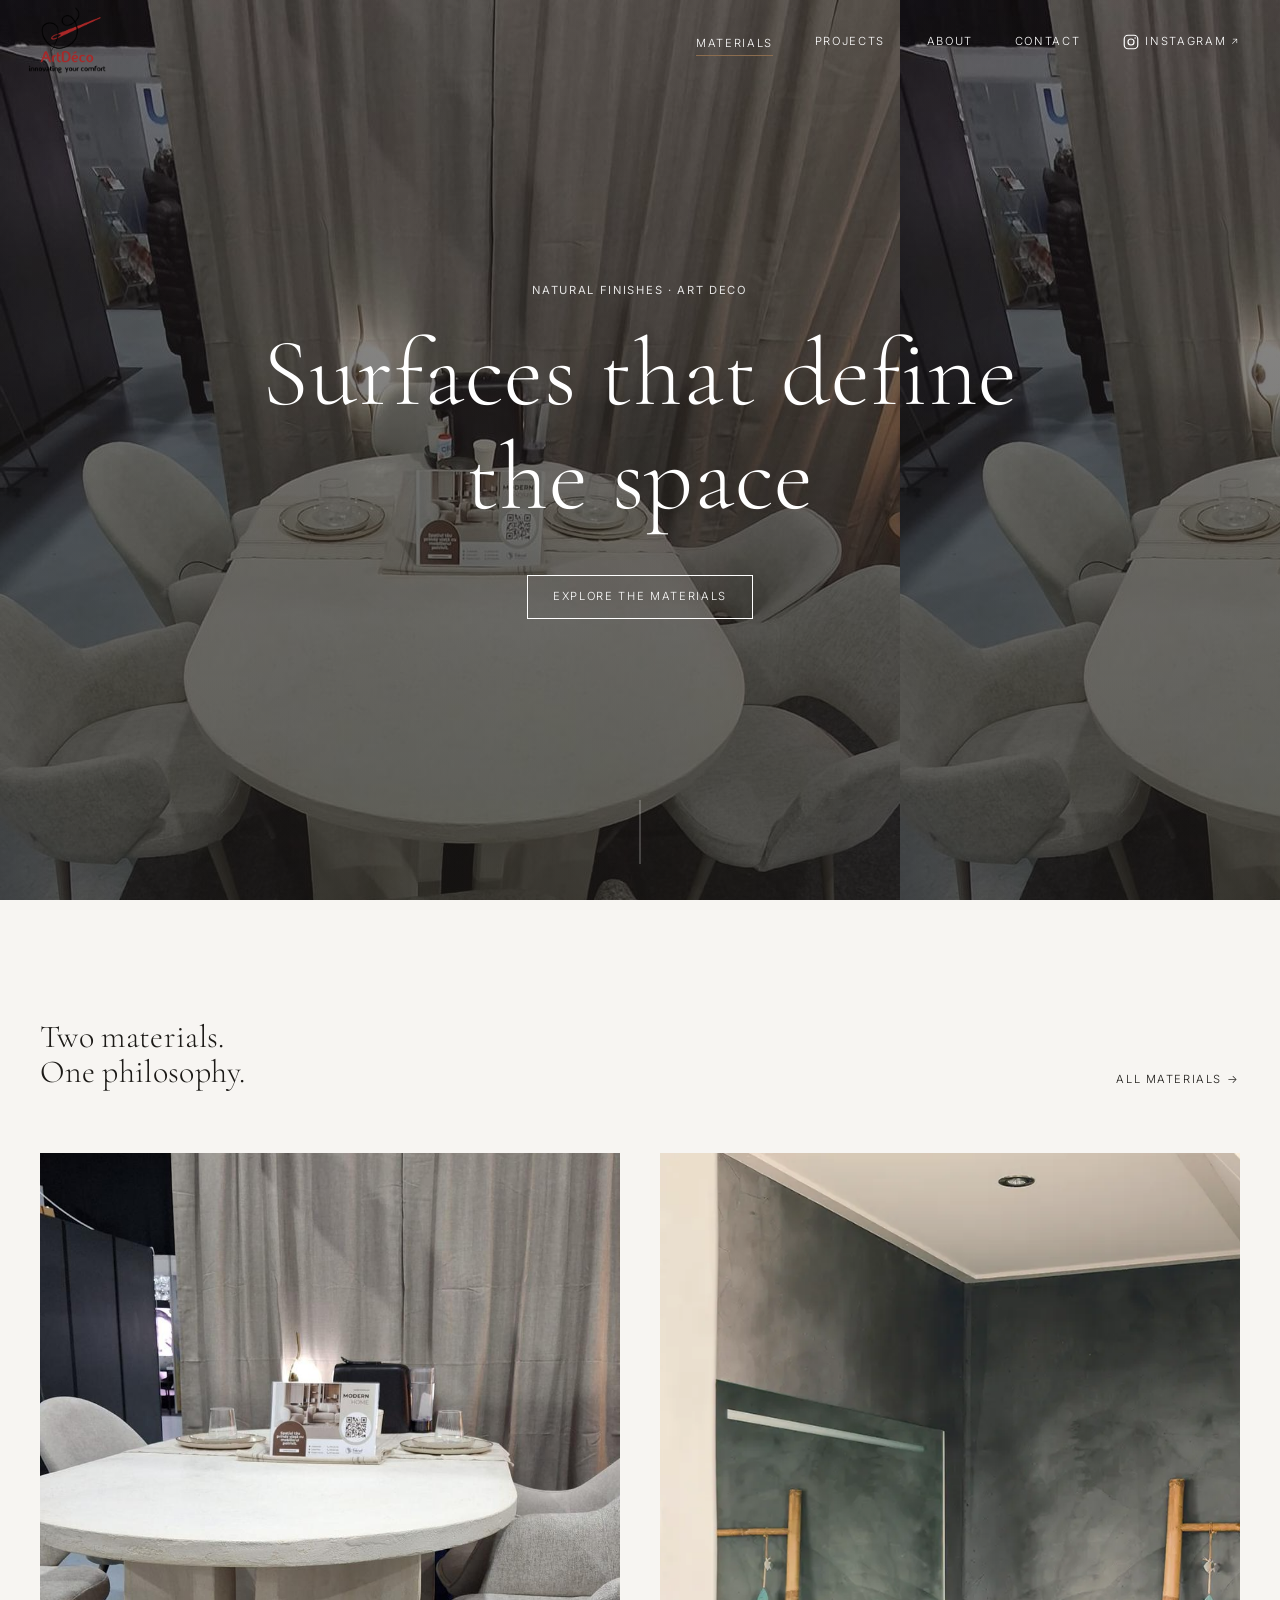
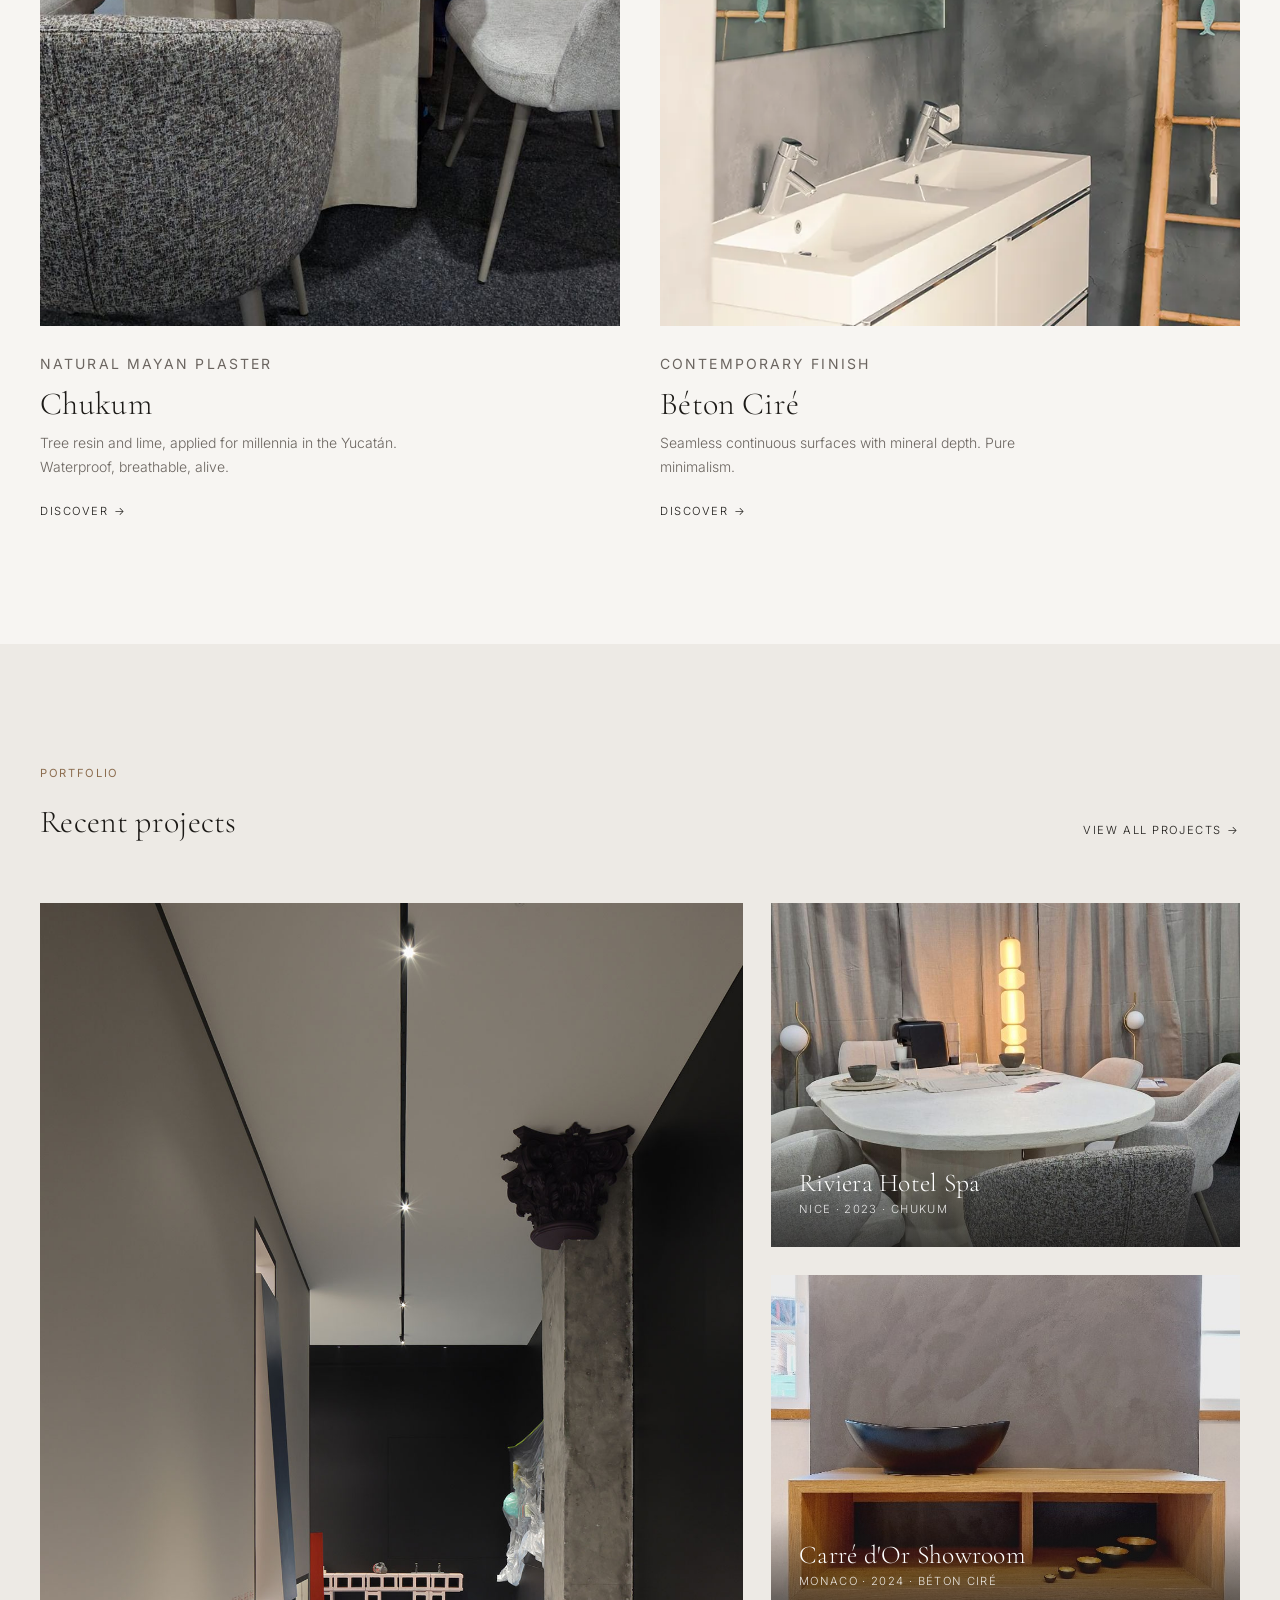
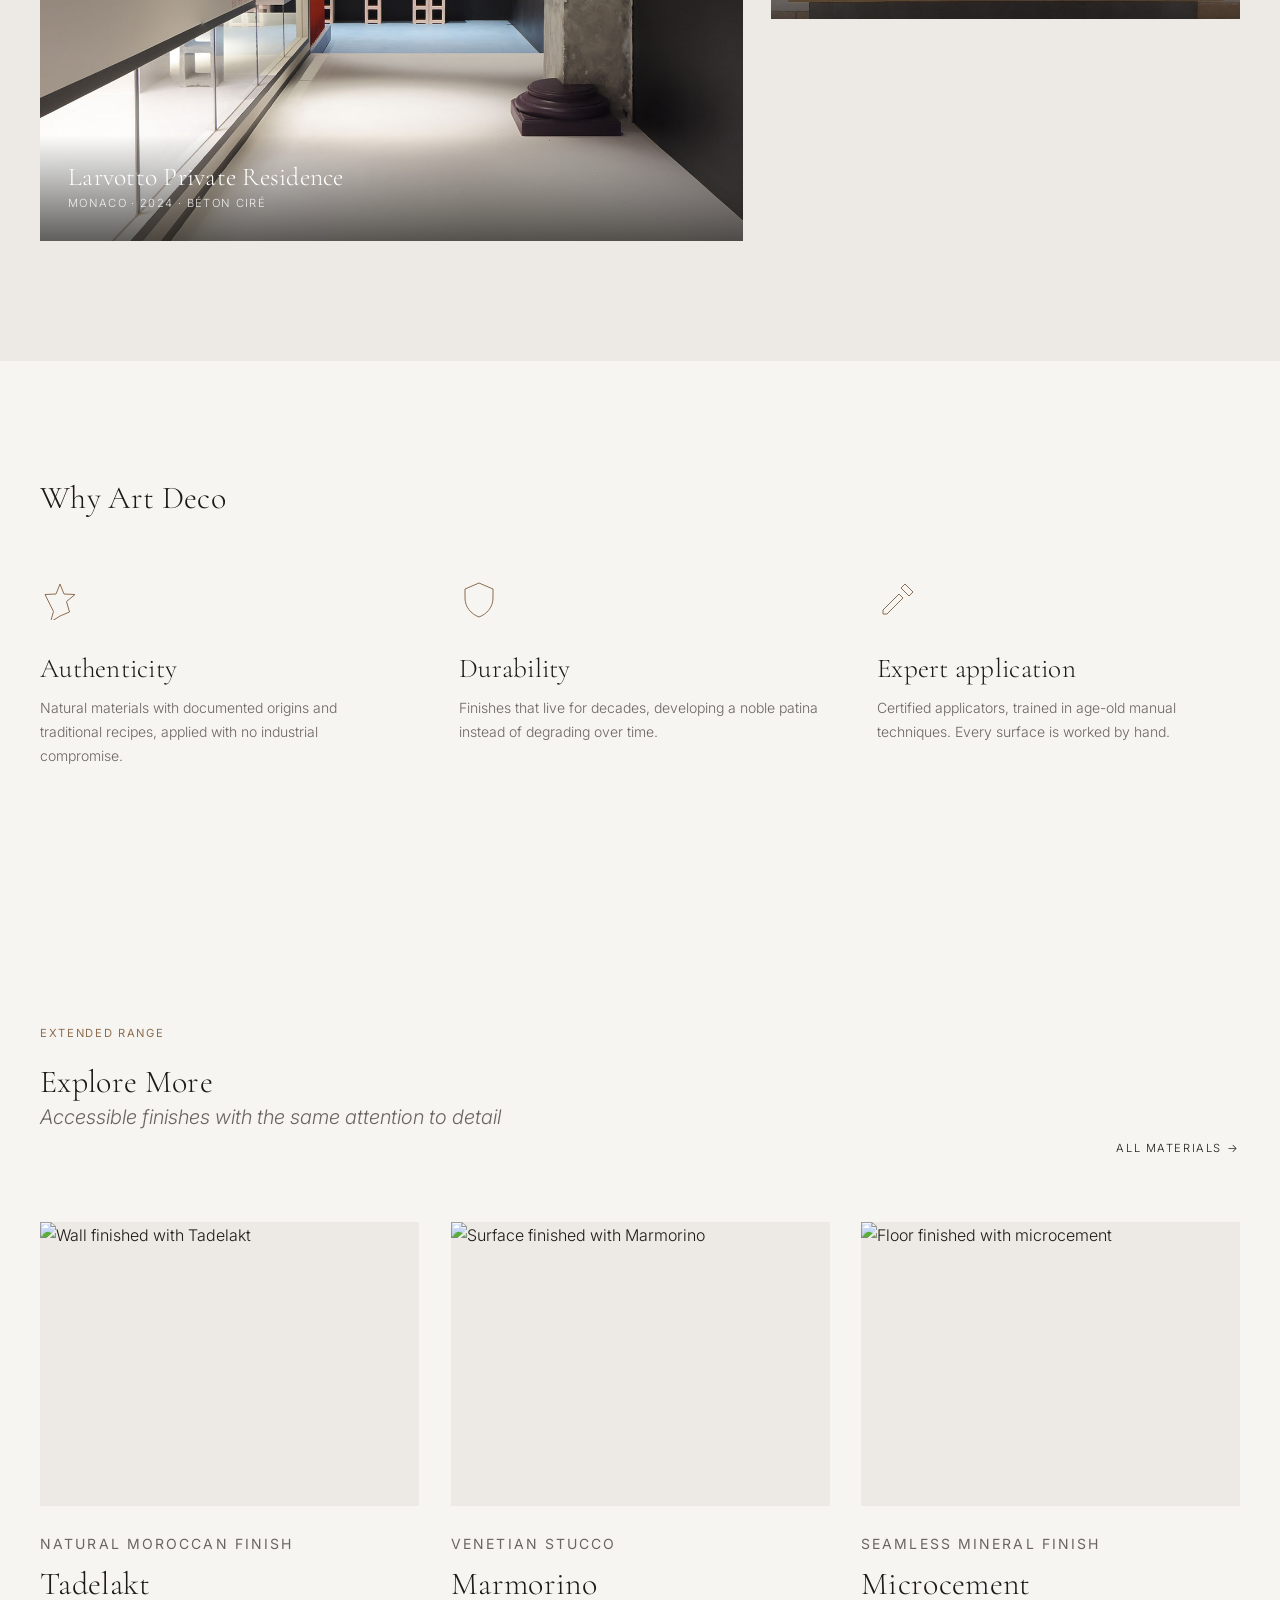
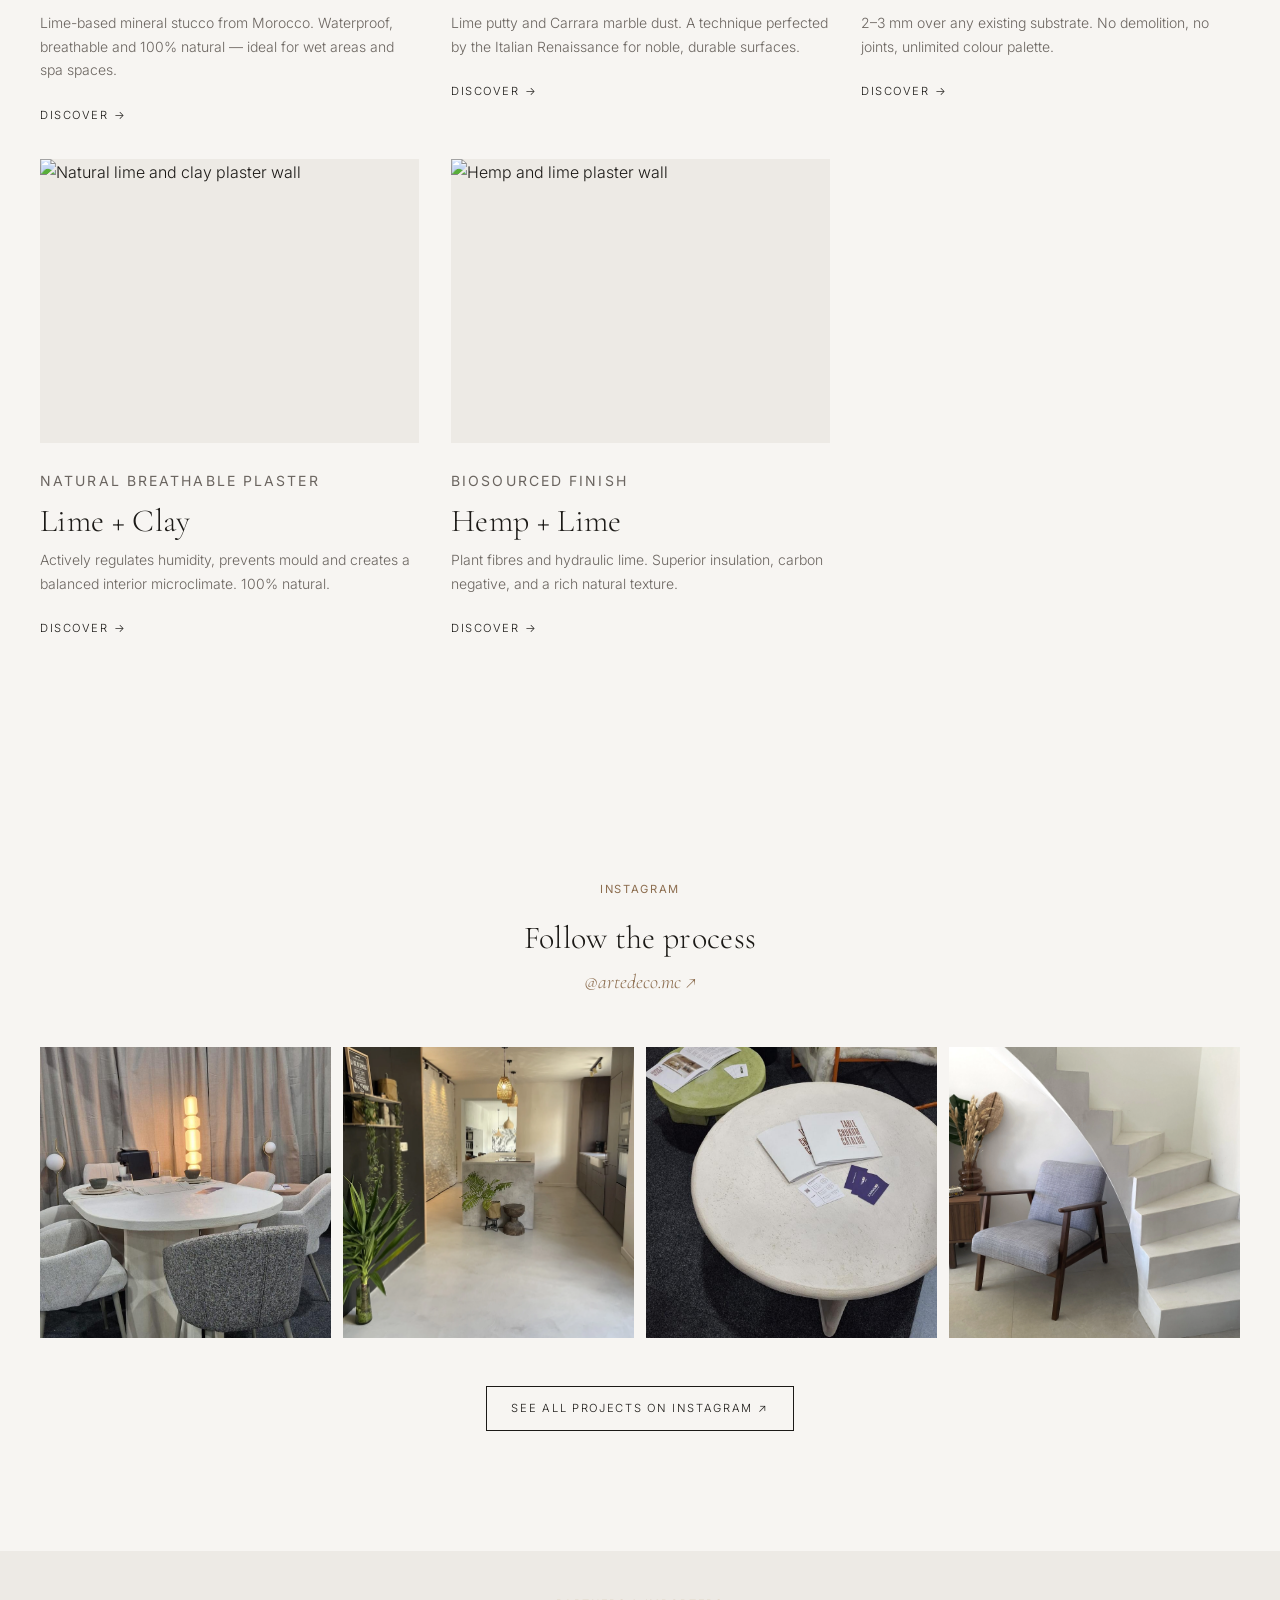
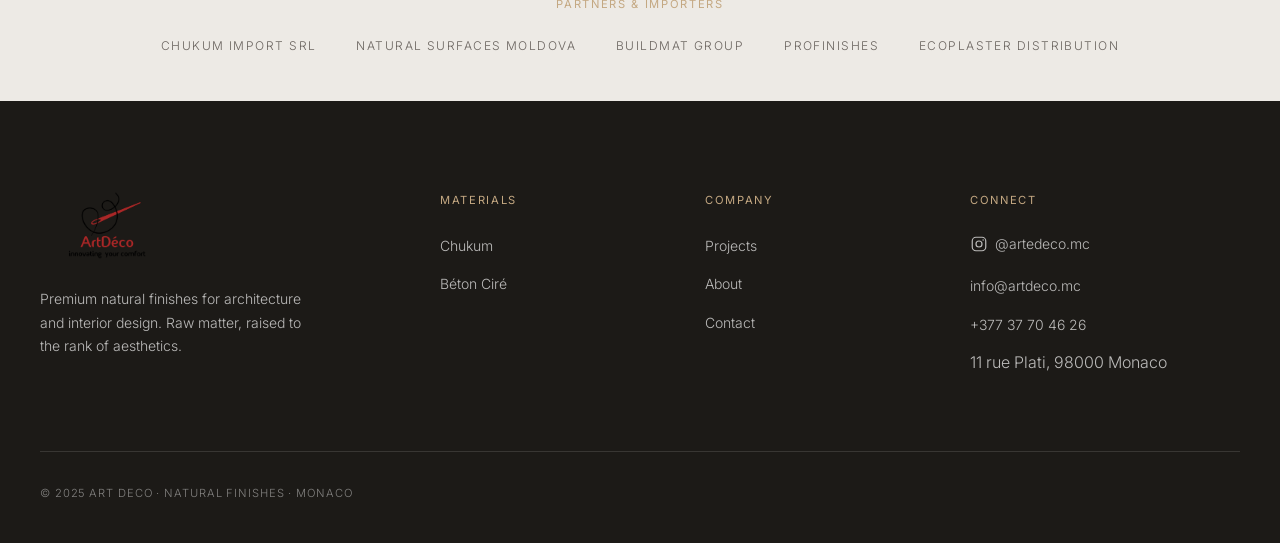
==== index.html @ 6e1c8fa2 "first commit" ====
﻿<!DOCTYPE html>
<html lang="en">
<head>
  <meta charset="UTF-8" />
  <meta name="viewport" content="width=device-width, initial-scale=1.0" />
  <title>Art Deco — Luxury Natural Finishes · Monaco</title>
  <meta name="description" content="Art Deco — premium natural finishes for architecture and interior design. Two materials, one philosophy: Chukum and Béton Ciré." />
  <link rel="preconnect" href="https://fonts.googleapis.com" />
  <link rel="preconnect" href="https://fonts.gstatic.com" crossorigin />
  <link href="https://fonts.googleapis.com/css2?family=Cormorant+Garamond:ital,wght@0,300;0,400;0,600;1,300;1,400&family=Inter:wght@300;400&display=swap" rel="stylesheet" />
  <link rel="stylesheet" href="css/style.css" />
  <link rel="icon" type="image/svg+xml" href="images/logo/favicon.svg" />
  <link rel="icon" type="image/png" sizes="32x32" href="images/logo/favicon-32.png" />
  <link rel="icon" type="image/png" sizes="16x16" href="images/logo/favicon-16.png" />
</head>
<body>

  <!-- HEADER -->
  <header class="site-header on-dark">
    <div class="header-inner">
      <a href="index.html" class="logo"><img src="images/logo/logo-color.png" alt="Art Deco" class="logo-img" /></a>
      <nav class="main-nav" aria-label="Main navigation">
        <div class="has-mega">
          <a href="materiale.html" class="nav-link is-active">Materials</a>
          <div class="mega-menu">
            <div class="mega-grid mega-grid--duo">
              <a href="material-chukum.html" class="mega-card">
                <div class="mega-thumb"><img src="poze%20chukum/WhatsApp%20Image%202026-05-12%20at%2009.40.22.jpeg" alt="Chukum texture" /></div>
                <h4>Chukum</h4><p>Natural Mayan plaster</p>
              </a>
              <a href="material-beton-cire.html" class="mega-card">
                <div class="mega-thumb"><img src="poze%20beton%20cire/BetonCire_SEO.jpg" alt="Béton Ciré texture" /></div>
                <h4>Béton Ciré</h4><p>Contemporary continuous finish</p>
              </a>
            </div>
            <hr style="border:none;border-top:1px solid var(--color-border);margin:16px 0 12px;" />
            <p style="font-size:10px;letter-spacing:0.12em;text-transform:uppercase;color:var(--color-text-muted,#9a9590);margin:0 0 10px;font-family:var(--font-body);">Accessible Alternatives</p>
            <div style="display:grid;grid-template-columns:1fr 1fr;gap:6px 20px;">
              <a href="material-tadelakt.html" style="font-family:var(--font-body);font-size:var(--text-xs,0.75rem);color:var(--color-ink);text-decoration:none;padding:4px 0;letter-spacing:0.06em;text-transform:uppercase;">Tadelakt</a>
              <a href="material-marmorino.html" style="font-family:var(--font-body);font-size:var(--text-xs,0.75rem);color:var(--color-ink);text-decoration:none;padding:4px 0;letter-spacing:0.06em;text-transform:uppercase;">Marmorino</a>
              <a href="material-microciment.html" style="font-family:var(--font-body);font-size:var(--text-xs,0.75rem);color:var(--color-ink);text-decoration:none;padding:4px 0;letter-spacing:0.06em;text-transform:uppercase;">Microciment</a>
              <a href="material-var-argila.html" style="font-family:var(--font-body);font-size:var(--text-xs,0.75rem);color:var(--color-ink);text-decoration:none;padding:4px 0;letter-spacing:0.06em;text-transform:uppercase;">Lime + Clay</a>
              <a href="material-canepa-var.html" style="font-family:var(--font-body);font-size:var(--text-xs,0.75rem);color:var(--color-ink);text-decoration:none;padding:4px 0;letter-spacing:0.06em;text-transform:uppercase;">Hemp + Lime</a>
            </div>
          </div>
        </div>
        <a href="proiecte.html" class="nav-link">Projects</a>
        <a href="despre.html" class="nav-link">About</a>
        <a href="contact.html" class="nav-link">Contact</a>
        <a href="https://www.instagram.com/artedeco.mc/" target="_blank" rel="noopener noreferrer" class="nav-link nav-social" aria-label="Instagram @artedeco.mc">
          <svg viewBox="0 0 24 24" fill="none" stroke="currentColor" stroke-width="1.6" aria-hidden="true"><rect x="3" y="3" width="18" height="18" rx="5"/><circle cx="12" cy="12" r="4"/><circle cx="17.5" cy="6.5" r="1" fill="currentColor" stroke="none"/></svg>
          Instagram <span class="ext">↗</span>
        </a>
      </nav>
      <button class="hamburger" aria-label="Open menu" aria-expanded="false">
        <span></span><span></span><span></span>
      </button>
    </div>
  </header>

  <!-- MOBILE NAV -->
  <nav class="mobile-nav" aria-label="Mobile navigation">
    <a href="materiale.html">Materials</a>
    <a href="material-tadelakt.html">Tadelakt</a>
    <a href="material-marmorino.html">Marmorino</a>
    <a href="material-microciment.html">Microciment</a>
    <a href="material-var-argila.html">Lime + Clay</a>
    <a href="material-canepa-var.html">Hemp + Lime</a>
    <a href="proiecte.html">Projects</a>
    <a href="despre.html">About</a>
    <a href="contact.html">Contact</a>
    <a href="https://www.instagram.com/artedeco.mc/" target="_blank" rel="noopener noreferrer">Instagram ↗</a>
  </nav>

  <!-- HERO -->
  <section class="hero">
    <div class="hero__bg tex-chukum" style="background-image: linear-gradient(rgba(28,26,23,.15), rgba(28,26,23,.35)), url('poze%20chukum/WhatsApp%20Image%202026-05-12%20at%2009.40.25.jpeg');"></div>
    <div class="hero__inner">
      <p class="eyebrow">Natural Finishes · Art Deco</p>
      <h1>Surfaces that define the space</h1>
      <a href="materiale.html" class="btn btn--light hero__cta">Explore the materials</a>
    </div>
    <div class="scroll-indicator" aria-hidden="true"></div>
  </section>

  <!-- TWO MATERIALS -->
  <section class="section">
    <div class="container">
      <div class="section-head reveal">
        <h2 class="section-title">Two materials.<br />One philosophy.</h2>
        <a href="materiale.html" class="text-link">All materials <span class="arrow">→</span></a>
      </div>
      <div class="duo-grid">
        <a href="material-chukum.html" class="material-card reveal">
          <div class="material-card__media"><img src="poze%20chukum/WhatsApp%20Image%202026-05-12%20at%2009.40.25%20(1).jpeg" alt="Wall finished with Chukum" /></div>
          <p class="eyebrow">Natural Mayan plaster</p>
          <h3>Chukum</h3>
          <p>Tree resin and lime, applied for millennia in the Yucatán. Waterproof, breathable, alive.</p>
          <span class="text-link">Discover <span class="arrow">→</span></span>
        </a>
        <a href="material-beton-cire.html" class="material-card reveal">
          <div class="material-card__media"><img src="poze%20beton%20cire/BetonCire_hero_3.webp" alt="Surface finished with Béton Ciré" /></div>
          <p class="eyebrow">Contemporary finish</p>
          <h3>Béton Ciré</h3>
          <p>Seamless continuous surfaces with mineral depth. Pure minimalism.</p>
          <span class="text-link">Discover <span class="arrow">→</span></span>
        </a>
      </div>
    </div>
  </section>

  <!-- RECENT PROJECTS -->
  <section class="section section--surface">
    <div class="container">
      <div class="section-head reveal">
        <div>
          <p class="eyebrow">Portfolio</p>
          <h2 class="section-title">Recent projects</h2>
        </div>
        <a href="proiecte.html" class="text-link">View all projects <span class="arrow">→</span></a>
      </div>
      <div class="projects-feature">
        <a href="proiecte.html" class="project-tile project-tile--lg reveal">
          <img src="poze%20beton%20cire/metalocus_ndb-_design_beton-cire-showroom_21.jpg" alt="Private residence finished with Béton Ciré" />
          <div class="project-tile__caption">
            <h4>Larvotto Private Residence</h4>
            <p>Monaco · 2024 · Béton Ciré</p>
          </div>
        </a>
        <div class="projects-feature__col">
          <a href="proiecte.html" class="project-tile project-tile--sm reveal">
            <img src="poze%20chukum/WhatsApp%20Image%202026-05-12%20at%2009.40.25%20(2).jpeg" alt="Spa finished with Chukum" />
            <div class="project-tile__caption">
              <h4>Riviera Hotel Spa</h4>
              <p>Nice · 2023 · Chukum</p>
            </div>
          </a>
          <a href="proiecte.html" class="project-tile project-tile--sm reveal">
            <img src="poze%20beton%20cire/nos-realisations-beton-cire-by-mkp-11.jpg" alt="Showroom finished with Béton Ciré" />
            <div class="project-tile__caption">
              <h4>Carré d'Or Showroom</h4>
              <p>Monaco · 2024 · Béton Ciré</p>
            </div>
          </a>
        </div>
      </div>
    </div>
  </section>

  <!-- WHY ART DECO -->
  <section class="section">
    <div class="container">
      <div class="section-head reveal">
        <h2 class="section-title">Why Art Deco</h2>
      </div>
      <div class="why-grid">
        <div class="why-col reveal">
          <svg class="why-icon" width="40" height="40" viewBox="0 0 40 40" fill="none" stroke="currentColor" stroke-width="1"><path d="M20 4l4 10 11 .5-8.5 7 3 10.5L20 36l-9.5 6 3-10.5L5 14.5 16 14z"/></svg>
          <h3>Authenticity</h3>
          <p>Natural materials with documented origins and traditional recipes, applied with no industrial compromise.</p>
        </div>
        <div class="why-col reveal">
          <svg class="why-icon" width="40" height="40" viewBox="0 0 40 40" fill="none" stroke="currentColor" stroke-width="1"><path d="M20 3l14 6v9c0 9-6 16-14 19C12 34 6 27 6 18V9z"/></svg>
          <h3>Durability</h3>
          <p>Finishes that live for decades, developing a noble patina instead of degrading over time.</p>
        </div>
        <div class="why-col reveal">
          <svg class="why-icon" width="40" height="40" viewBox="0 0 40 40" fill="none" stroke="currentColor" stroke-width="1"><path d="M6 30l16-16 4 4L10 34H6zM24 8l4-4 8 8-4 4z"/></svg>
          <h3>Expert application</h3>
          <p>Certified applicators, trained in age-old manual techniques. Every surface is worked by hand.</p>
        </div>
      </div>
    </div>
  </section>

  <!-- ALTERNATIVE MATERIALS SECTION -->
  <section class="section">
    <div class="container">
      <div class="section-head reveal">
        <div>
          <p class="eyebrow">Extended range</p>
          <h2 class="section-title">Explore More</h2>
          <p class="lead italic">Accessible finishes with the same attention to detail</p>
        </div>
        <a href="materiale.html" class="text-link">All materials <span class="arrow">→</span></a>
      </div>
      <div style="display:grid;grid-template-columns:repeat(3,1fr);gap:32px;" class="alts-grid">
        <a href="material-tadelakt.html" class="material-card reveal">
          <div class="material-card__media"><img src="https://picsum.photos/seed/tadelakt/800/600" alt="Wall finished with Tadelakt" /></div>
          <p class="eyebrow">Natural Moroccan Finish</p>
          <h3>Tadelakt</h3>
          <p>Lime-based mineral stucco from Morocco. Waterproof, breathable and 100% natural — ideal for wet areas and spa spaces.</p>
          <span class="text-link">Discover <span class="arrow">→</span></span>
        </a>
        <a href="material-marmorino.html" class="material-card reveal">
          <div class="material-card__media"><img src="https://picsum.photos/seed/marble/800/600" alt="Surface finished with Marmorino" /></div>
          <p class="eyebrow">Venetian Stucco</p>
          <h3>Marmorino</h3>
          <p>Lime putty and Carrara marble dust. A technique perfected by the Italian Renaissance for noble, durable surfaces.</p>
          <span class="text-link">Discover <span class="arrow">→</span></span>
        </a>
        <a href="material-microciment.html" class="material-card reveal">
          <div class="material-card__media"><img src="https://picsum.photos/seed/concrete/800/600" alt="Floor finished with microcement" /></div>
          <p class="eyebrow">Seamless Mineral Finish</p>
          <h3>Microcement</h3>
          <p>2–3 mm over any existing substrate. No demolition, no joints, unlimited colour palette.</p>
          <span class="text-link">Discover <span class="arrow">→</span></span>
        </a>
        <a href="material-var-argila.html" class="material-card reveal">
          <div class="material-card__media"><img src="https://picsum.photos/seed/clay/800/600" alt="Natural lime and clay plaster wall" /></div>
          <p class="eyebrow">Natural Breathable Plaster</p>
          <h3>Lime + Clay</h3>
          <p>Actively regulates humidity, prevents mould and creates a balanced interior microclimate. 100% natural.</p>
          <span class="text-link">Discover <span class="arrow">→</span></span>
        </a>
        <a href="material-canepa-var.html" class="material-card reveal">
          <div class="material-card__media"><img src="https://picsum.photos/seed/hemp/800/600" alt="Hemp and lime plaster wall" /></div>
          <p class="eyebrow">Biosourced Finish</p>
          <h3>Hemp + Lime</h3>
          <p>Plant fibres and hydraulic lime. Superior insulation, carbon negative, and a rich natural texture.</p>
          <span class="text-link">Discover <span class="arrow">→</span></span>
        </a>
      </div>
    </div>
  </section>

  <!-- INSTAGRAM -->
  <section class="instagram-section">
    <div class="container">
      <p class="eyebrow">Instagram</p>
      <h2 class="section-title reveal">Follow the process</h2>
      <p class="instagram-handle reveal">
        <a href="https://www.instagram.com/artedeco.mc/" target="_blank" rel="noopener noreferrer">@artedeco.mc ↗</a>
      </p>
      <div class="instagram-grid reveal">
        <a href="https://www.instagram.com/artedeco.mc/" target="_blank" rel="noopener noreferrer" class="ig-item"><img src="poze%20chukum/WhatsApp%20Image%202026-05-12%20at%2009.40.25%20(3).jpeg" alt="Chukum project" /><span class="ig-icon"><svg width="30" height="30" viewBox="0 0 24 24" fill="none" stroke="currentColor" stroke-width="1.6"><rect x="3" y="3" width="18" height="18" rx="5"/><circle cx="12" cy="12" r="4"/><circle cx="17.5" cy="6.5" r="1" fill="currentColor" stroke="none"/></svg></span></a>
        <a href="https://www.instagram.com/artedeco.mc/" target="_blank" rel="noopener noreferrer" class="ig-item"><img src="poze%20beton%20cire/5636.webp" alt="Béton Ciré project" /><span class="ig-icon"><svg width="30" height="30" viewBox="0 0 24 24" fill="none" stroke="currentColor" stroke-width="1.6"><rect x="3" y="3" width="18" height="18" rx="5"/><circle cx="12" cy="12" r="4"/><circle cx="17.5" cy="6.5" r="1" fill="currentColor" stroke="none"/></svg></span></a>
        <a href="https://www.instagram.com/artedeco.mc/" target="_blank" rel="noopener noreferrer" class="ig-item"><img src="poze%20chukum/WhatsApp%20Image%202026-05-12%20at%2009.40.25%20(4).jpeg" alt="Finish texture" /><span class="ig-icon"><svg width="30" height="30" viewBox="0 0 24 24" fill="none" stroke="currentColor" stroke-width="1.6"><rect x="3" y="3" width="18" height="18" rx="5"/><circle cx="12" cy="12" r="4"/><circle cx="17.5" cy="6.5" r="1" fill="currentColor" stroke="none"/></svg></span></a>
        <a href="https://www.instagram.com/artedeco.mc/" target="_blank" rel="noopener noreferrer" class="ig-item"><img src="poze%20beton%20cire/5839.webp" alt="Material application" /><span class="ig-icon"><svg width="30" height="30" viewBox="0 0 24 24" fill="none" stroke="currentColor" stroke-width="1.6"><rect x="3" y="3" width="18" height="18" rx="5"/><circle cx="12" cy="12" r="4"/><circle cx="17.5" cy="6.5" r="1" fill="currentColor" stroke="none"/></svg></span></a>
      </div>
      <a href="https://www.instagram.com/artedeco.mc/" target="_blank" rel="noopener noreferrer" class="btn-outline">See all projects on Instagram ↗</a>
    </div>
  </section>

  <!-- PARTNERS -->
  <section class="partners-strip">
    <p class="eyebrow">Partners &amp; Importers</p>
    <div class="partners-list">
      <span>Chukum Import SRL</span>
      <span>Natural Surfaces Moldova</span>
      <span>BuildMat Group</span>
      <span>ProFinishes</span>
      <span>EcoPlaster Distribution</span>
    </div>
  </section>

  <!-- FOOTER -->
  <footer class="site-footer">
    <div class="container">
      <div class="footer-grid">
        <div class="footer-col">
          <a href="index.html" class="logo"><img src="images/logo/logo-color.png" alt="Art Deco" class="logo-img" /></a>
          <p class="footer-tag">Premium natural finishes for architecture and interior design. Raw matter, raised to the rank of aesthetics.</p>
        </div>
        <div class="footer-col">
          <h5>Materials</h5>
          <ul>
            <li><a href="material-chukum.html">Chukum</a></li>
            <li><a href="material-beton-cire.html">Béton Ciré</a></li>
          </ul>
        </div>
        <div class="footer-col">
          <h5>Company</h5>
          <ul>
            <li><a href="proiecte.html">Projects</a></li>
            <li><a href="despre.html">About</a></li>
            <li><a href="contact.html">Contact</a></li>
          </ul>
        </div>
        <div class="footer-col footer-social">
          <h5>Connect</h5>
          <ul>
            <li><a href="https://www.instagram.com/artedeco.mc/" target="_blank" rel="noopener noreferrer"><svg viewBox="0 0 24 24" fill="none" stroke="currentColor" stroke-width="1.6" aria-hidden="true"><rect x="3" y="3" width="18" height="18" rx="5"/><circle cx="12" cy="12" r="4"/><circle cx="17.5" cy="6.5" r="1" fill="currentColor" stroke="none"/></svg>@artedeco.mc</a></li>
            <li><a href="mailto:info@artdeco.mc">info@artdeco.mc</a></li>
            <li><a href="tel:+37737704626">+377 37 70 46 26</a></li>
            <li>11 rue Plati, 98000 Monaco</li>
          </ul>
        </div>
      </div>
      <div class="footer-bottom">© 2025 Art Deco · Natural Finishes · Monaco</div>
    </div>
  </footer>

  <script src="js/main.js"></script>
  <style>@media(max-width:768px){.alts-grid{grid-template-columns:1fr!important;}}</style>
</body>
</html>
---- css/style.css ----
/* ===========================================================
   ART DECO — Finisaje Naturale
   Global stylesheet (vanilla CSS)
   =========================================================== */

/* ---------- DESIGN TOKENS ---------- */
:root {
  /* Colors */
  --color-bg: #F7F5F2;
  --color-surface: #EDEAE5;
  --color-ink: #1C1A17;
  --color-ink-muted: #6B6560;
  --color-accent: #8C6D4F;
  --color-accent-light: #C4A882;
  --color-border: #D9D4CE;
  --color-white: #FFFFFF;

  /* Typography scale */
  --text-xs: 0.7rem;
  --text-sm: 0.875rem;
  --text-base: 1rem;
  --text-lg: 1.25rem;
  --text-xl: 2rem;
  --text-2xl: 3.5rem;
  --text-3xl: 6rem;

  /* Fonts */
  --font-display: 'Cormorant Garamond', Georgia, serif;
  --font-body: 'Inter', system-ui, sans-serif;

  /* Layout */
  --max-width: 1400px;
  --gutter: 40px;
  --header-h: 84px;

  /* Motion */
  --ease: cubic-bezier(0.22, 0.61, 0.36, 1);
}

/* ---------- RESET ---------- */
*,
*::before,
*::after { box-sizing: border-box; }

html { scroll-behavior: smooth; -webkit-text-size-adjust: 100%; }

body {
  margin: 0;
  font-family: var(--font-body);
  font-weight: 300;
  font-size: var(--text-base);
  line-height: 1.7;
  color: var(--color-ink);
  background: var(--color-bg);
  -webkit-font-smoothing: antialiased;
  text-rendering: optimizeLegibility;
}

img { display: block; max-width: 100%; height: auto; }

a { color: inherit; text-decoration: none; transition: color 0.3s var(--ease); }

h1, h2, h3, h4 {
  font-family: var(--font-display);
  font-weight: 300;
  margin: 0;
  line-height: 1.08;
  letter-spacing: 0.01em;
}

p { margin: 0 0 1.2em; }

button { font-family: inherit; cursor: pointer; }

/* Visible focus for accessibility */
a:focus-visible,
button:focus-visible,
input:focus-visible,
select:focus-visible,
textarea:focus-visible {
  outline: 2px solid var(--color-accent);
  outline-offset: 3px;
}

/* ---------- HELPERS ---------- */
.container {
  max-width: var(--max-width);
  margin: 0 auto;
  padding: 0 var(--gutter);
  width: 100%;
}

.eyebrow {
  font-family: var(--font-body);
  font-weight: 400;
  font-size: var(--text-xs);
  text-transform: uppercase;
  letter-spacing: 0.15em;
  color: var(--color-accent);
  margin: 0 0 1.4rem;
}

.section {
  padding: 120px 0;
}

.section--surface { background: var(--color-surface); }

.section-title {
  font-size: var(--text-xl);
  font-weight: 300;
  max-width: 18ch;
}

.lead {
  font-size: var(--text-lg);
  font-weight: 300;
  color: var(--color-ink-muted);
  max-width: 60ch;
}

.italic { font-style: italic; }

/* ---------- BUTTONS ---------- */
.btn {
  display: inline-flex;
  align-items: center;
  gap: 0.6em;
  font-family: var(--font-body);
  font-size: var(--text-xs);
  text-transform: uppercase;
  letter-spacing: 0.15em;
  padding: 1.05em 2.2em;
  border: 1px solid var(--color-ink);
  background: transparent;
  color: var(--color-ink);
  transition: background 0.4s var(--ease), color 0.4s var(--ease), border-color 0.4s var(--ease);
}
.btn:hover { background: var(--color-ink); color: var(--color-white); }

.btn--light { border-color: var(--color-white); color: var(--color-white); }
.btn--light:hover { background: var(--color-white); color: var(--color-ink); }

.btn--accent { border-color: var(--color-accent); background: var(--color-accent); color: var(--color-white); }
.btn--accent:hover { background: transparent; color: var(--color-accent); }

.text-link {
  font-family: var(--font-body);
  font-size: var(--text-xs);
  text-transform: uppercase;
  letter-spacing: 0.14em;
  color: var(--color-ink);
  display: inline-flex;
  align-items: center;
  gap: 0.5em;
}
.text-link .arrow { transition: transform 0.35s var(--ease); }
.text-link:hover { color: var(--color-accent); }
.text-link:hover .arrow { transform: translateX(6px); }

/* ===========================================================
   HEADER / NAV
   =========================================================== */
.site-header {
  position: fixed;
  top: 0; left: 0; right: 0;
  z-index: 100;
  height: var(--header-h);
  display: flex;
  align-items: center;
  border-bottom: 1px solid var(--color-border);
  background: transparent;
  transition: background 0.4s var(--ease), box-shadow 0.4s var(--ease), border-color 0.4s var(--ease);
}
.site-header.scrolled,
.site-header.solid {
  background: var(--color-bg);
  box-shadow: 0 6px 30px rgba(28, 26, 23, 0.06);
}
/* When over a dark hero, text is white until scrolled */
.site-header.on-dark:not(.scrolled) { color: var(--color-white); border-color: transparent; }
.site-header.on-dark:not(.scrolled) .nav-link { color: var(--color-white); }
.site-header.on-dark:not(.scrolled) .logo-img { filter: none; }
.site-header.on-dark:not(.scrolled) .hamburger span { background: var(--color-white); }

.header-inner {
  display: flex;
  align-items: center;
  justify-content: flex-start;
  width: 100%;
  padding: 0 var(--gutter) 0 0;
}

.logo {
  white-space: nowrap;
  display: inline-flex;
  align-items: center;
  margin-right: auto;
  flex-shrink: 0;
  padding-left: 20px;
}
.logo-img {
  height: 72px;
  width: auto;
  display: block;
  transition: filter 0.4s var(--ease);
}

.main-nav { display: flex; align-items: center; gap: 2.6rem; }

.nav-link {
  font-family: var(--font-body);
  font-size: var(--text-xs);
  text-transform: uppercase;
  letter-spacing: 0.15em;
  color: var(--color-ink);
  position: relative;
  padding: 0.4rem 0;
}
.nav-link::after {
  content: '';
  position: absolute;
  left: 0; bottom: 0;
  width: 0; height: 1px;
  background: var(--color-accent);
  transition: width 0.35s var(--ease);
}
.nav-link:hover::after,
.nav-link.is-active::after { width: 100%; }
.nav-link:hover { color: var(--color-accent); }

/* Mega menu */
.has-mega { position: static; }
.mega-menu {
  position: absolute;
  top: var(--header-h);
  left: 0; right: 0;
  background: var(--color-bg);
  border-top: 1px solid var(--color-border);
  border-bottom: 1px solid var(--color-border);
  box-shadow: 0 24px 50px rgba(28,26,23,0.08);
  opacity: 0;
  visibility: hidden;
  transform: translateY(-10px);
  transition: opacity 0.35s var(--ease), transform 0.35s var(--ease), visibility 0.35s;
  z-index: 90;
}
.has-mega.open .mega-menu { opacity: 1; visibility: visible; transform: translateY(0); }

.mega-grid {
  max-width: var(--max-width);
  margin: 0 auto;
  padding: 48px var(--gutter);
  display: grid;
  grid-template-columns: repeat(4, 1fr);
  gap: 32px;
}
.mega-card { display: block; color: var(--color-ink); }
.mega-thumb {
  aspect-ratio: 4 / 3;
  overflow: hidden;
  margin-bottom: 1rem;
  background: var(--color-surface);
}
.mega-thumb img {
  width: 100%; height: 100%;
  object-fit: cover;
  transition: transform 0.6s var(--ease);
}
.mega-card:hover .mega-thumb img { transform: scale(1.06); }
.mega-card h4 { font-size: 1.5rem; margin-bottom: 0.25rem; }
.mega-card p {
  font-size: var(--text-xs);
  text-transform: uppercase;
  letter-spacing: 0.12em;
  color: var(--color-ink-muted);
  margin: 0;
}

/* Hamburger */
.hamburger {
  display: none;
  flex-direction: column;
  justify-content: center;
  gap: 5px;
  width: 32px; height: 32px;
  background: none; border: none;
  padding: 0;
}
.hamburger span {
  display: block;
  width: 26px; height: 1.5px;
  background: var(--color-ink);
  transition: transform 0.35s var(--ease), opacity 0.3s var(--ease);
}

/* Mobile fullscreen overlay nav */
.mobile-nav {
  position: fixed;
  inset: 0;
  background: var(--color-bg);
  z-index: 99;
  display: flex;
  flex-direction: column;
  justify-content: center;
  padding: var(--gutter);
  transform: translateY(-100%);
  transition: transform 0.5s var(--ease);
}
.mobile-nav.open { transform: translateY(0); }
.mobile-nav a {
  font-family: var(--font-display);
  font-size: 2.4rem;
  font-weight: 300;
  padding: 0.4rem 0;
  border-bottom: 1px solid var(--color-border);
}
.mobile-nav a:hover { color: var(--color-accent); }

/* ===========================================================
   HERO
   =========================================================== */
.hero {
  position: relative;
  min-height: 100vh;
  display: flex;
  align-items: center;
  justify-content: center;
  text-align: center;
  color: var(--color-white);
  overflow: hidden;
}
.hero__bg {
  position: absolute;
  inset: 0;
  background-size: cover;
  background-position: center;
  z-index: 0;
}
.hero__bg::after {
  content: '';
  position: absolute;
  inset: 0;
  background: linear-gradient(180deg, rgba(28,26,23,0.35) 0%, rgba(28,26,23,0.5) 100%);
}
.hero__inner { position: relative; z-index: 2; padding: 0 var(--gutter); max-width: 60rem; }
.hero .eyebrow { color: rgba(255,255,255,0.85); }
.hero h1 {
  font-size: var(--text-2xl);
  font-weight: 300;
  margin-bottom: 2.2rem;
}
.hero__cta { margin-top: 0.6rem; }

.scroll-indicator {
  position: absolute;
  bottom: 36px; left: 50%;
  transform: translateX(-50%);
  z-index: 2;
  width: 1px; height: 64px;
  background: rgba(255,255,255,0.4);
  overflow: hidden;
}
.scroll-indicator::after {
  content: '';
  position: absolute;
  top: -64px; left: 0;
  width: 1px; height: 64px;
  background: var(--color-white);
  animation: scrollLine 2.2s var(--ease) infinite;
}
@keyframes scrollLine {
  0% { transform: translateY(0); }
  100% { transform: translateY(128px); }
}

/* Texture gradient backgrounds (placeholder feel) */
.tex-chukum { background:
  radial-gradient(circle at 30% 20%, #b89b7c, transparent 60%),
  radial-gradient(circle at 70% 70%, #9c7d5c, transparent 55%),
  linear-gradient(135deg, #a98a68 0%, #8c6d4f 100%); }
.tex-stucco { background:
  radial-gradient(circle at 25% 25%, #e8e2d8, transparent 55%),
  linear-gradient(135deg, #cfc6b8 0%, #a89c89 100%); }
.tex-tadelakt { background:
  radial-gradient(circle at 40% 30%, #c9a27a, transparent 60%),
  linear-gradient(135deg, #9a7a58 0%, #6f5740 100%); }
.tex-microcement { background:
  radial-gradient(circle at 35% 25%, #c8c5c0, transparent 55%),
  linear-gradient(135deg, #aaa69f 0%, #7d7a74 100%); }

/* ===========================================================
   PAGE HERO (interior simple)
   =========================================================== */
.page-hero {
  padding: calc(var(--header-h) + 110px) 0 90px;
  border-bottom: 1px solid var(--color-border);
}
.page-hero h1 { font-size: var(--text-2xl); margin-bottom: 1.2rem; }
.page-hero .lead { max-width: 52ch; }

/* ===========================================================
   MATERIALS GRID (homepage + materiale)
   =========================================================== */
.section-head {
  display: flex;
  align-items: flex-end;
  justify-content: space-between;
  gap: 2rem;
  margin-bottom: 64px;
  flex-wrap: wrap;
}

.materials-grid {
  display: grid;
  grid-template-columns: repeat(2, 1fr);
  gap: 56px 40px;
}
.material-card { display: block; color: var(--color-ink); }
.material-card__media {
  position: relative;
  aspect-ratio: 4 / 3;
  overflow: hidden;
  margin-bottom: 1.6rem;
  background: var(--color-surface);
}
.material-card__media img {
  width: 100%; height: 100%;
  object-fit: cover;
  transition: transform 0.6s var(--ease);
}
.material-card__media::after {
  content: '';
  position: absolute;
  inset: 0;
  background: var(--color-accent);
  opacity: 0;
  mix-blend-mode: multiply;
  transition: opacity 0.5s var(--ease);
}
.material-card:hover .material-card__media img { transform: scale(1.03); }
.material-card:hover .material-card__media::after { opacity: 0.14; }
.material-card .eyebrow { margin-bottom: 0.7rem; }
.material-card h3 { font-size: 2rem; margin-bottom: 0.6rem; }
.material-card p {
  color: var(--color-ink-muted);
  font-size: var(--text-sm);
  max-width: 42ch;
  margin-bottom: 1.1rem;
}

/* ===========================================================
   RECENT PROJECTS (asymmetric)
   =========================================================== */
.projects-feature {
  display: grid;
  grid-template-columns: 1.5fr 1fr;
  gap: 28px;
}
.projects-feature__col { display: flex; flex-direction: column; gap: 28px; }
.project-tile {
  position: relative;
  overflow: hidden;
  background: var(--color-surface);
  display: block;
  color: var(--color-white);
}
.project-tile img {
  width: 100%; height: 100%;
  object-fit: cover;
  transition: transform 0.7s var(--ease);
}
.project-tile--lg { aspect-ratio: 3 / 4; }
.project-tile--sm { aspect-ratio: 3 / 2.2; }
.project-tile:hover img { transform: scale(1.04); }
.project-tile__caption {
  position: absolute;
  left: 0; bottom: 0; right: 0;
  padding: 28px;
  background: linear-gradient(0deg, rgba(28,26,23,0.7), transparent);
}
.project-tile__caption h4 { font-size: 1.6rem; margin-bottom: 0.2rem; }
.project-tile__caption p {
  margin: 0;
  font-size: var(--text-xs);
  text-transform: uppercase;
  letter-spacing: 0.12em;
  color: rgba(255,255,255,0.85);
}

/* ===========================================================
   WHY (3 columns)
   =========================================================== */
.why-grid {
  display: grid;
  grid-template-columns: repeat(3, 1fr);
  gap: 56px;
}
.why-col .why-icon { margin-bottom: 1.6rem; color: var(--color-accent); }
.why-col h3 { font-size: 1.7rem; margin-bottom: 0.8rem; }
.why-col p { color: var(--color-ink-muted); font-size: var(--text-sm); }

/* ===========================================================
   PARTNERS STRIP
   =========================================================== */
.partners-strip {
  background: var(--color-surface);
  padding: 44px 0;
  text-align: center;
}
.partners-strip .eyebrow { color: var(--color-accent-light); margin-bottom: 1.4rem; }
.partners-list {
  display: flex;
  flex-wrap: wrap;
  justify-content: center;
  gap: 16px 40px;
  max-width: var(--max-width);
  margin: 0 auto;
  padding: 0 var(--gutter);
}
.partners-list span {
  font-size: 0.75rem;
  text-transform: uppercase;
  letter-spacing: 0.12em;
  color: var(--color-ink-muted);
}

/* ===========================================================
   FOOTER
   =========================================================== */
.site-footer {
  background: var(--color-ink);
  color: rgba(255,255,255,0.7);
  padding: 90px 0 40px;
}
.footer-grid {
  display: grid;
  grid-template-columns: 1.6fr 1fr 1fr 1.2fr;
  gap: 40px;
  padding-bottom: 64px;
  border-bottom: 1px solid rgba(255,255,255,0.12);
}
.footer-grid .logo-img { filter: none; }
.footer-tag { margin-top: 1rem; max-width: 30ch; font-size: var(--text-sm); }
.footer-col h5 {
  font-family: var(--font-body);
  font-weight: 400;
  font-size: var(--text-xs);
  text-transform: uppercase;
  letter-spacing: 0.15em;
  color: var(--color-accent-light);
  margin: 0 0 1.4rem;
}
.footer-col ul { list-style: none; margin: 0; padding: 0; }
.footer-col li { margin-bottom: 0.7rem; }
.footer-col a { font-size: var(--text-sm); color: rgba(255,255,255,0.7); }
.footer-col a:hover { color: var(--color-white); }
.footer-bottom {
  padding-top: 32px;
  font-size: var(--text-xs);
  letter-spacing: 0.08em;
  color: rgba(255,255,255,0.45);
  text-transform: uppercase;
}

/* ===========================================================
   FILTER BAR
   =========================================================== */
.filter-bar {
  display: flex;
  flex-wrap: wrap;
  gap: 10px 28px;
  margin-bottom: 56px;
  border-bottom: 1px solid var(--color-border);
  padding-bottom: 24px;
}
.filter-btn {
  background: none; border: none; padding: 0.3rem 0;
  font-family: var(--font-body);
  font-size: var(--text-xs);
  text-transform: uppercase;
  letter-spacing: 0.14em;
  color: var(--color-ink-muted);
  position: relative;
  transition: color 0.3s var(--ease);
}
.filter-btn::after {
  content: '';
  position: absolute; left: 0; bottom: -2px;
  width: 0; height: 1px; background: var(--color-accent);
  transition: width 0.3s var(--ease);
}
.filter-btn:hover { color: var(--color-ink); }
.filter-btn.is-active { color: var(--color-ink); }
.filter-btn.is-active::after { width: 100%; }

/* ===========================================================
   MATERIAL DETAIL PAGE
   =========================================================== */
.breadcrumb {
  padding: calc(var(--header-h) + 28px) 0 0;
  font-size: var(--text-xs);
  text-transform: uppercase;
  letter-spacing: 0.12em;
  color: var(--color-ink-muted);
}
.breadcrumb a:hover { color: var(--color-accent); }

.material-hero {
  display: grid;
  grid-template-columns: 6fr 4fr;
  min-height: 82vh;
  align-items: stretch;
  gap: 0;
  margin-top: 28px;
}
.material-hero__media { position: relative; overflow: hidden; min-height: 60vh; }
.material-hero__media img,
.material-hero__media > .tex-fill {
  position: absolute; inset: 0;
  width: 100%; height: 100%;
  object-fit: cover;
}
.material-hero__body {
  padding: 80px;
  display: flex;
  flex-direction: column;
  justify-content: center;
  background: var(--color-surface);
}
.material-hero__body h1 { font-size: var(--text-2xl); margin-bottom: 0.6rem; }
.material-hero__sub {
  font-family: var(--font-display);
  font-style: italic;
  font-size: var(--text-lg);
  color: var(--color-accent);
  margin-bottom: 2rem;
}
.material-hero__body p { color: var(--color-ink-muted); margin-bottom: 2.4rem; }

.separator { height: 1px; background: var(--color-border); border: 0; margin: 0; }

/* Story two-column */
.story-grid {
  display: grid;
  grid-template-columns: 1fr 1fr;
  gap: 80px;
  align-items: center;
}
.story-grid .story-text h2 { font-size: var(--text-xl); margin-bottom: 1.6rem; }
.story-grid .story-text p { color: var(--color-ink-muted); }
.story-grid .story-media {
  aspect-ratio: 4 / 5;
  overflow: hidden;
  background: var(--color-surface);
}
.story-grid .story-media img { width: 100%; height: 100%; object-fit: cover; }

/* Finishes gallery */
.finishes-grid {
  display: grid;
  grid-template-columns: repeat(4, 1fr);
  gap: 28px;
}
.finish-card .finish-swatch {
  aspect-ratio: 1 / 1;
  overflow: hidden;
  margin-bottom: 1rem;
  background: var(--color-surface);
}
.finish-card .finish-swatch img,
.finish-card .finish-swatch > div { width: 100%; height: 100%; object-fit: cover; }
.finish-card p {
  margin: 0;
  font-size: var(--text-sm);
  letter-spacing: 0.02em;
}

/* Technical properties */
.props-grid {
  display: grid;
  grid-template-columns: repeat(4, 1fr);
  gap: 28px;
}
.prop-card {
  border: 1px solid var(--color-border);
  padding: 36px 30px;
  background: var(--color-white);
}
.prop-card .why-icon { color: var(--color-accent); margin-bottom: 1.2rem; }
.prop-card h4 { font-size: 1.4rem; margin-bottom: 0.4rem; }
.prop-card p { margin: 0; font-size: var(--text-sm); color: var(--color-ink-muted); }

/* Applications */
.applications-grid {
  display: grid;
  grid-template-columns: repeat(4, 1fr);
  gap: 24px;
}
.application-card {
  position: relative;
  aspect-ratio: 3 / 4;
  overflow: hidden;
  color: var(--color-white);
}
.application-card img { width: 100%; height: 100%; object-fit: cover; transition: transform 0.6s var(--ease); }
.application-card:hover img { transform: scale(1.05); }
.application-card span {
  position: absolute; left: 0; bottom: 0; right: 0;
  padding: 22px;
  background: linear-gradient(0deg, rgba(28,26,23,0.65), transparent);
  font-size: var(--text-xs);
  text-transform: uppercase;
  letter-spacing: 0.14em;
}

/* Slider */
.slider {
  display: grid;
  grid-template-columns: repeat(3, 1fr);
  gap: 28px;
}
.slide img { width: 100%; aspect-ratio: 4/3; object-fit: cover; margin-bottom: 1rem; }
.slide h4 { font-size: 1.4rem; margin-bottom: 0.2rem; }
.slide p { margin: 0; font-size: var(--text-xs); text-transform: uppercase; letter-spacing: 0.12em; color: var(--color-ink-muted); }

/* CTA band */
.cta-band {
  background: var(--color-accent);
  color: var(--color-white);
  text-align: center;
  padding: 110px var(--gutter);
}
.cta-band h2 { font-size: var(--text-xl); margin-bottom: 2rem; max-width: 22ch; margin-inline: auto; }

/* ===========================================================
   PROJECTS PAGE
   =========================================================== */
.projects-masonry {
  columns: 3;
  column-gap: 28px;
}
.projects-masonry .project-card {
  break-inside: avoid;
  margin-bottom: 28px;
  position: relative;
  overflow: hidden;
  display: block;
  color: var(--color-white);
}
.project-card img { width: 100%; height: auto; display: block; transition: transform 0.7s var(--ease); }
.project-card__overlay {
  position: absolute; inset: 0;
  background: linear-gradient(0deg, rgba(28,26,23,0.75) 0%, rgba(28,26,23,0) 55%);
  display: flex;
  flex-direction: column;
  justify-content: flex-end;
  padding: 28px;
  opacity: 0;
  transition: opacity 0.45s var(--ease);
}
.project-card:hover .project-card__overlay { opacity: 1; }
.project-card:hover img { transform: scale(1.05); }
.project-card__overlay h4 { font-size: 1.6rem; margin-bottom: 0.3rem; }
.project-card__overlay p { margin: 0 0 0.8rem; font-size: var(--text-xs); text-transform: uppercase; letter-spacing: 0.12em; color: rgba(255,255,255,0.85); }
.project-card__overlay .text-link { color: var(--color-white); }

/* ===========================================================
   ABOUT PAGE
   =========================================================== */
.about-intro { display: grid; grid-template-columns: 1fr 1fr; gap: 80px; align-items: center; }
.about-intro img { width: 100%; aspect-ratio: 4/5; object-fit: cover; }
.stats-grid { display: grid; grid-template-columns: repeat(3, 1fr); gap: 40px; }
.stat .stat-num { font-family: var(--font-display); font-size: 4rem; font-weight: 300; line-height: 1; color: var(--color-accent); }
.stat p { margin: 0.6rem 0 0; font-size: var(--text-sm); text-transform: uppercase; letter-spacing: 0.1em; color: var(--color-ink-muted); }
.values-grid { display: grid; grid-template-columns: repeat(2, 1fr); gap: 56px 80px; }
.value h3 { font-size: 1.7rem; margin-bottom: 0.7rem; }
.value p { color: var(--color-ink-muted); font-size: var(--text-sm); margin: 0; }

/* ===========================================================
   CONTACT PAGE
   =========================================================== */
.contact-split { display: grid; grid-template-columns: 1.2fr 1fr; gap: 80px; }
.form-row { margin-bottom: 26px; }
.form-row label {
  display: block;
  font-size: var(--text-xs);
  text-transform: uppercase;
  letter-spacing: 0.12em;
  color: var(--color-ink-muted);
  margin-bottom: 0.6rem;
}
.form-row input,
.form-row select,
.form-row textarea {
  width: 100%;
  font-family: var(--font-body);
  font-size: var(--text-base);
  font-weight: 300;
  color: var(--color-ink);
  background: transparent;
  border: none;
  border-bottom: 1px solid var(--color-border);
  padding: 0.7rem 0;
  transition: border-color 0.3s var(--ease);
}
.form-row input:focus,
.form-row select:focus,
.form-row textarea:focus {
  outline: none;
  border-color: var(--color-accent);
}
.form-row textarea { resize: vertical; min-height: 120px; }
.contact-info h3 { font-size: var(--text-xl); margin-bottom: 1.6rem; }
.contact-block { margin-bottom: 2rem; }
.contact-block h5 {
  font-family: var(--font-body); font-weight: 400;
  font-size: var(--text-xs); text-transform: uppercase; letter-spacing: 0.14em;
  color: var(--color-accent); margin: 0 0 0.4rem;
}
.contact-block p { margin: 0; color: var(--color-ink-muted); }
.map-placeholder {
  margin-top: 2rem;
  aspect-ratio: 16 / 9;
  background:
    repeating-linear-gradient(45deg, var(--color-surface), var(--color-surface) 12px, #e4e0da 12px, #e4e0da 24px);
  border: 1px solid var(--color-border);
  display: flex; align-items: center; justify-content: center;
  font-size: var(--text-xs); text-transform: uppercase; letter-spacing: 0.14em;
  color: var(--color-ink-muted);
}

/* ===========================================================
   SCROLL REVEAL
   =========================================================== */
.reveal {
  opacity: 0;
  transform: translateY(24px);
  transition: opacity 0.9s var(--ease), transform 0.9s var(--ease);
  will-change: opacity, transform;
}
.reveal.is-visible { opacity: 1; transform: translateY(0); }

@media (prefers-reduced-motion: reduce) {
  .reveal { opacity: 1; transform: none; transition: none; }
  html { scroll-behavior: auto; }
  .scroll-indicator::after { animation: none; }
}

/* ===========================================================
   RESPONSIVE
   =========================================================== */
@media (min-width: 1024px) {
  .hero h1 { font-size: var(--text-3xl); }
}

@media (max-width: 1024px) {
  .mega-grid { grid-template-columns: repeat(2, 1fr); }
  .footer-grid { grid-template-columns: 1fr 1fr; gap: 48px; }
  .why-grid { grid-template-columns: 1fr; gap: 48px; }
  .props-grid { grid-template-columns: repeat(2, 1fr); }
  .finishes-grid { grid-template-columns: repeat(2, 1fr); }
  .applications-grid { grid-template-columns: repeat(2, 1fr); }
  .projects-masonry { columns: 2; }
}

@media (max-width: 768px) {
  :root { --gutter: 22px; }
  .section { padding: 60px 0; }
  .main-nav { display: none; }
  .hamburger { display: flex; }
  .section-head { margin-bottom: 40px; }
  .materials-grid { grid-template-columns: 1fr; gap: 40px; }
  .projects-feature { grid-template-columns: 1fr; }
  .material-hero { grid-template-columns: 1fr; min-height: auto; }
  .material-hero__media { min-height: 56vh; }
  .material-hero__body { padding: 48px var(--gutter); }
  .story-grid { grid-template-columns: 1fr; gap: 40px; }
  .slider { grid-template-columns: 1fr; }
  .about-intro { grid-template-columns: 1fr; gap: 40px; }
  .stats-grid { grid-template-columns: 1fr; gap: 32px; }
  .values-grid { grid-template-columns: 1fr; gap: 40px; }
  .contact-split { grid-template-columns: 1fr; gap: 48px; }
  .projects-masonry { columns: 1; }
  .props-grid, .finishes-grid, .applications-grid { grid-template-columns: 1fr 1fr; }
  .hero h1 { font-size: var(--text-2xl); }
  .page-hero { padding: calc(var(--header-h) + 60px) 0 50px; }
}

@media (max-width: 480px) {
  .props-grid, .finishes-grid, .applications-grid { grid-template-columns: 1fr; }
  .mega-grid { grid-template-columns: 1fr; }
}

/* ===========================================================
   V2 ADDITIONS — Duo layout · Instagram · Nav social · Slider
   =========================================================== */

/* Mega-menu: two large cards */
.mega-grid--duo { grid-template-columns: repeat(2, 1fr); gap: 48px; max-width: 1000px; }
.mega-grid--duo .mega-thumb { aspect-ratio: 16 / 10; }
.mega-grid--duo .mega-card h4 { font-size: 1.9rem; }

/* Nav Instagram link with icon */
.nav-social {
  display: inline-flex;
  align-items: center;
  gap: 0.45em;
}
.nav-social svg { width: 18px; height: 18px; }
.nav-social .ext { font-size: 0.85em; }

/* Two-material grid (homepage + materiale) — portrait cards */
.duo-grid {
  display: grid;
  grid-template-columns: repeat(2, 1fr);
  gap: 40px;
}
.duo-grid .material-card__media { aspect-ratio: 3 / 4; }
.duo-grid--large { gap: 48px; }
.duo-grid--large .material-card h3 { font-size: 2.4rem; }

/* ---------- INSTAGRAM SECTION ---------- */
.instagram-section { padding: 120px 0; text-align: center; }
.instagram-section .eyebrow { display: block; }
.instagram-section .section-title { max-width: none; margin: 0 auto 0.6rem; }
.instagram-handle {
  font-family: var(--font-display);
  font-style: italic;
  font-size: var(--text-lg);
  margin-bottom: 3rem;
}
.instagram-handle a { color: var(--color-accent); }
.instagram-handle a:hover { color: var(--color-ink); }
.instagram-grid {
  display: grid;
  grid-template-columns: repeat(4, 1fr);
  gap: 12px;
  margin-bottom: 3rem;
}
.ig-item {
  position: relative;
  aspect-ratio: 1 / 1;
  overflow: hidden;
  background: var(--color-surface);
}
.ig-item img {
  width: 100%; height: 100%;
  object-fit: cover;
  transition: transform 0.6s var(--ease);
}
.ig-item::after {
  content: '';
  position: absolute; inset: 0;
  background: var(--color-accent);
  opacity: 0;
  transition: opacity 0.4s var(--ease);
}
.ig-item .ig-icon {
  position: absolute;
  top: 50%; left: 50%;
  transform: translate(-50%, -50%) scale(0.8);
  color: var(--color-white);
  opacity: 0;
  z-index: 2;
  transition: opacity 0.4s var(--ease), transform 0.4s var(--ease);
}
.ig-item:hover img { transform: scale(1.05); }
.ig-item:hover::after { opacity: 0.45; }
.ig-item:hover .ig-icon { opacity: 1; transform: translate(-50%, -50%) scale(1); }

.btn-outline {
  display: inline-flex;
  align-items: center;
  gap: 0.6em;
  font-family: var(--font-body);
  font-size: var(--text-xs);
  text-transform: uppercase;
  letter-spacing: 0.15em;
  padding: 1.05em 2.2em;
  border: 1px solid var(--color-ink);
  color: var(--color-ink);
  transition: background 0.4s var(--ease), color 0.4s var(--ease);
}
.btn-outline:hover { background: var(--color-ink); color: var(--color-white); }

/* Footer social column */
.footer-social a {
  display: inline-flex;
  align-items: center;
  gap: 0.5em;
  font-size: var(--text-sm);
}
.footer-social svg { width: 18px; height: 18px; }

/* ---------- PROJECT SLIDER (prev/next) ---------- */
.slider-wrap { position: relative; }
.slider-viewport { overflow: hidden; }
.slider-track {
  display: flex;
  transition: transform 0.6s var(--ease);
}
.slider-track .slide {
  flex: 0 0 calc((100% - 56px) / 3);
  margin-right: 28px;
}
.slider-controls {
  display: flex;
  gap: 12px;
  justify-content: flex-end;
  margin-top: 36px;
}
.slider-btn {
  width: 52px; height: 52px;
  border: 1px solid var(--color-border);
  background: transparent;
  color: var(--color-ink);
  font-size: 1.1rem;
  display: inline-flex;
  align-items: center;
  justify-content: center;
  transition: background 0.3s var(--ease), color 0.3s var(--ease), border-color 0.3s var(--ease);
}
.slider-btn:hover { background: var(--color-ink); color: var(--color-white); border-color: var(--color-ink); }
.slider-btn[disabled] { opacity: 0.35; cursor: default; }
.slider-btn[disabled]:hover { background: transparent; color: var(--color-ink); border-color: var(--color-border); }

@media (max-width: 1024px) {
  .instagram-grid { grid-template-columns: repeat(2, 1fr); }
  .slider-track .slide { flex-basis: calc((100% - 28px) / 2); }
}
@media (max-width: 768px) {
  .instagram-section { padding: 60px 0; }
  .duo-grid { grid-template-columns: 1fr; }
  .mega-grid--duo { grid-template-columns: 1fr; }
  .slider-track .slide { flex-basis: 100%; margin-right: 22px; }
  .nav-social { font-size: 2.4rem; }
  .nav-social svg { width: 26px; height: 26px; }
}
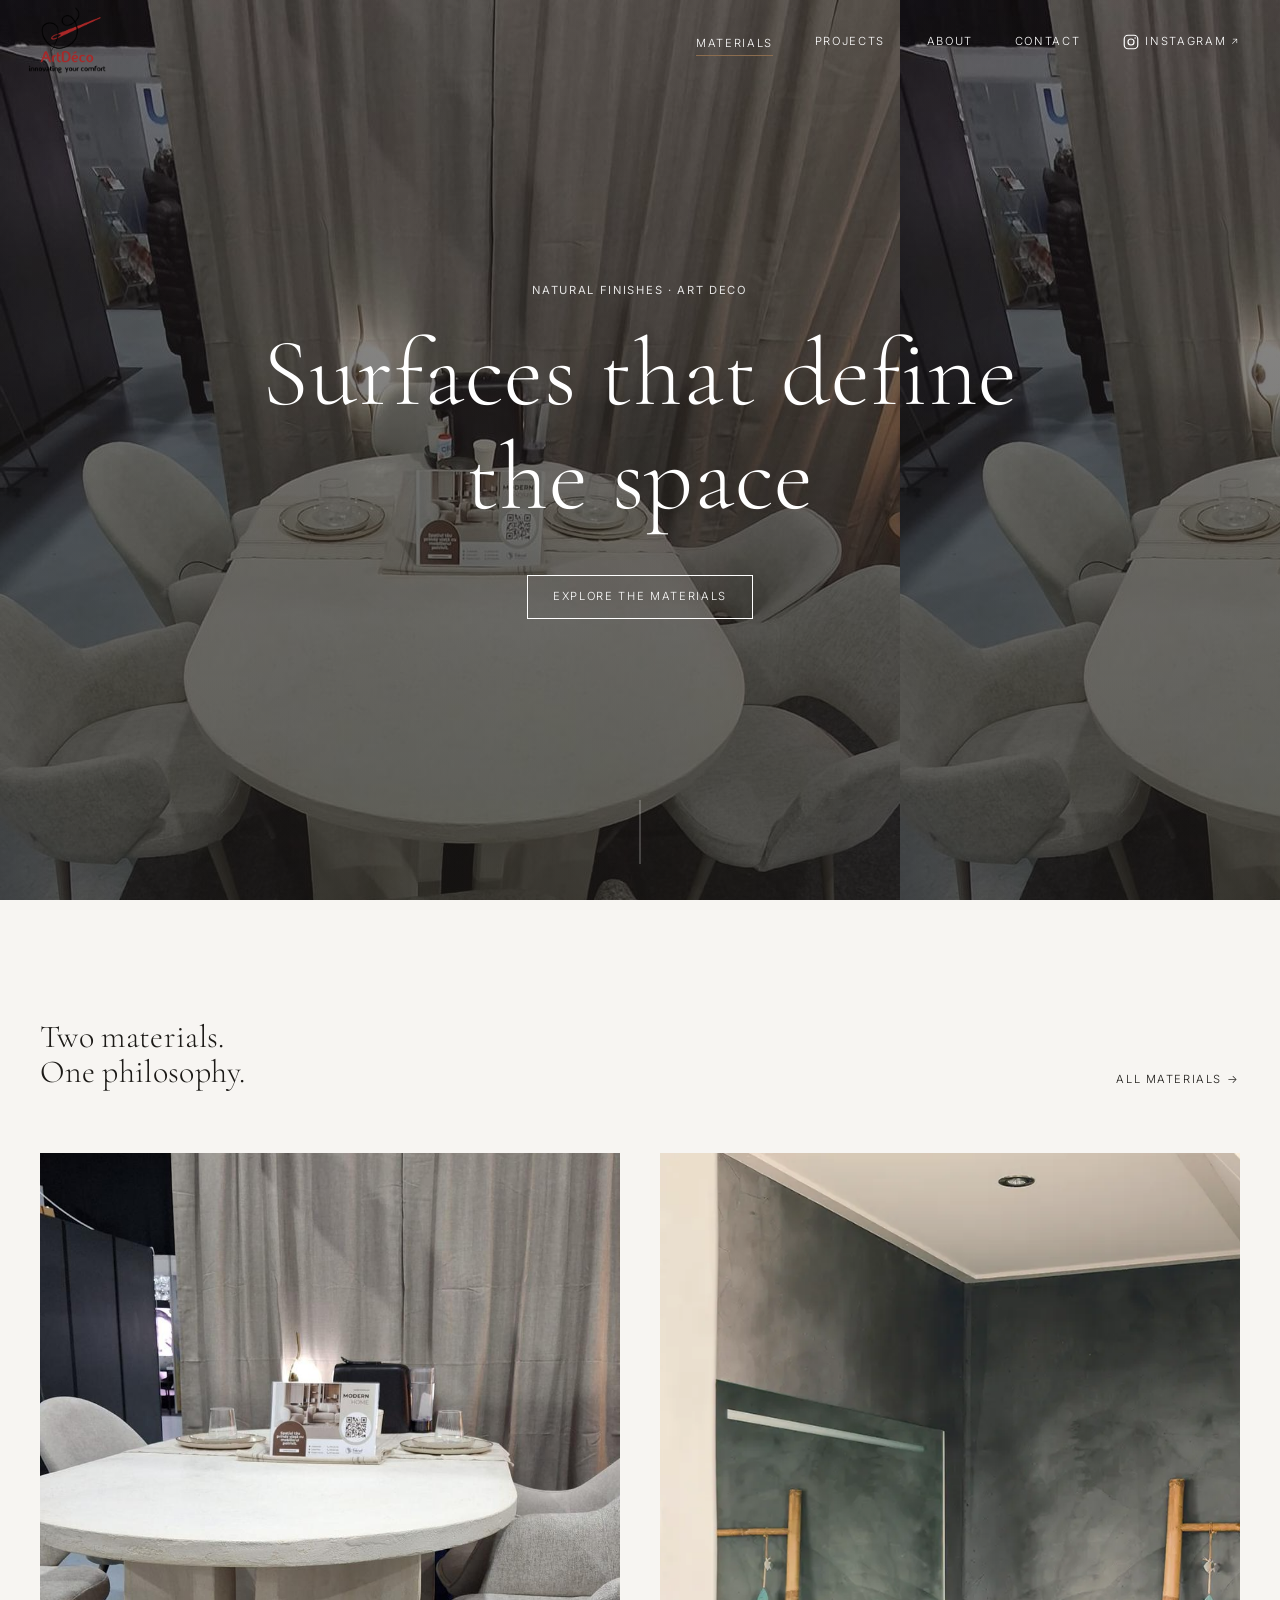
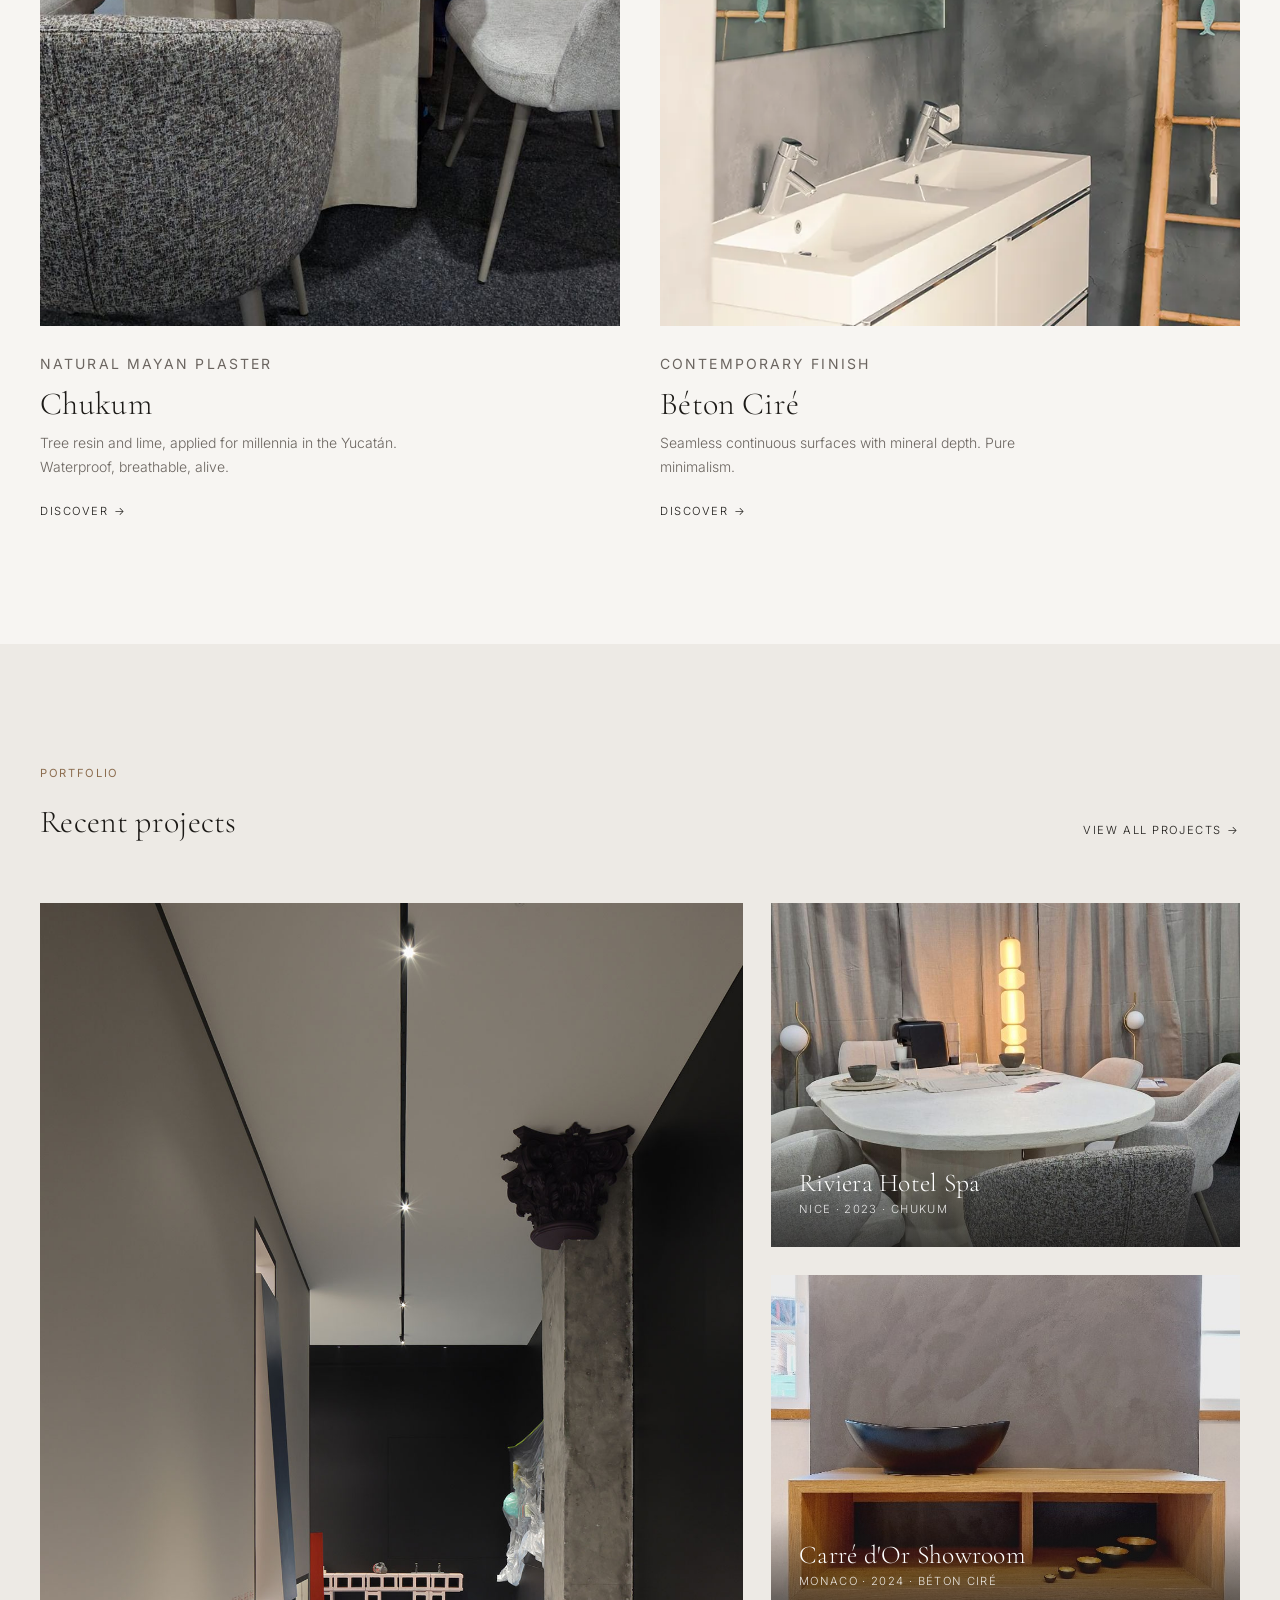
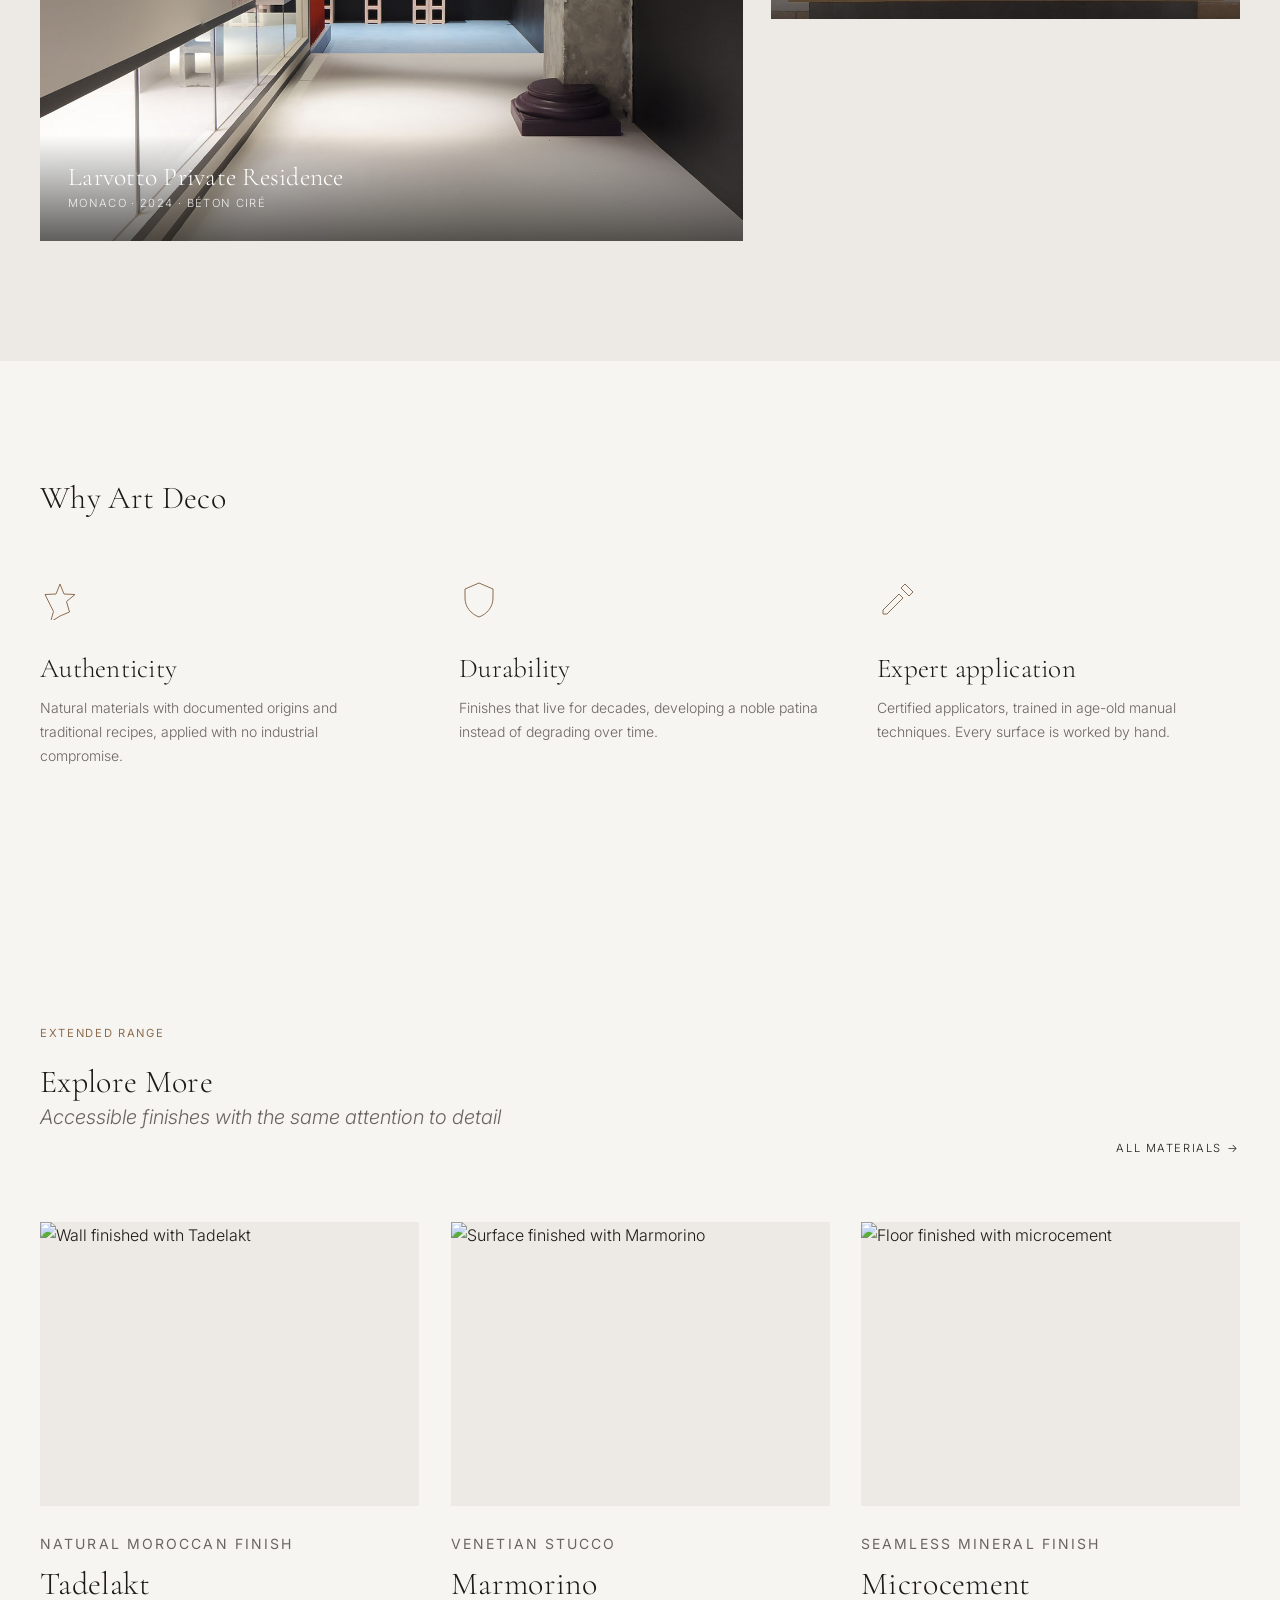
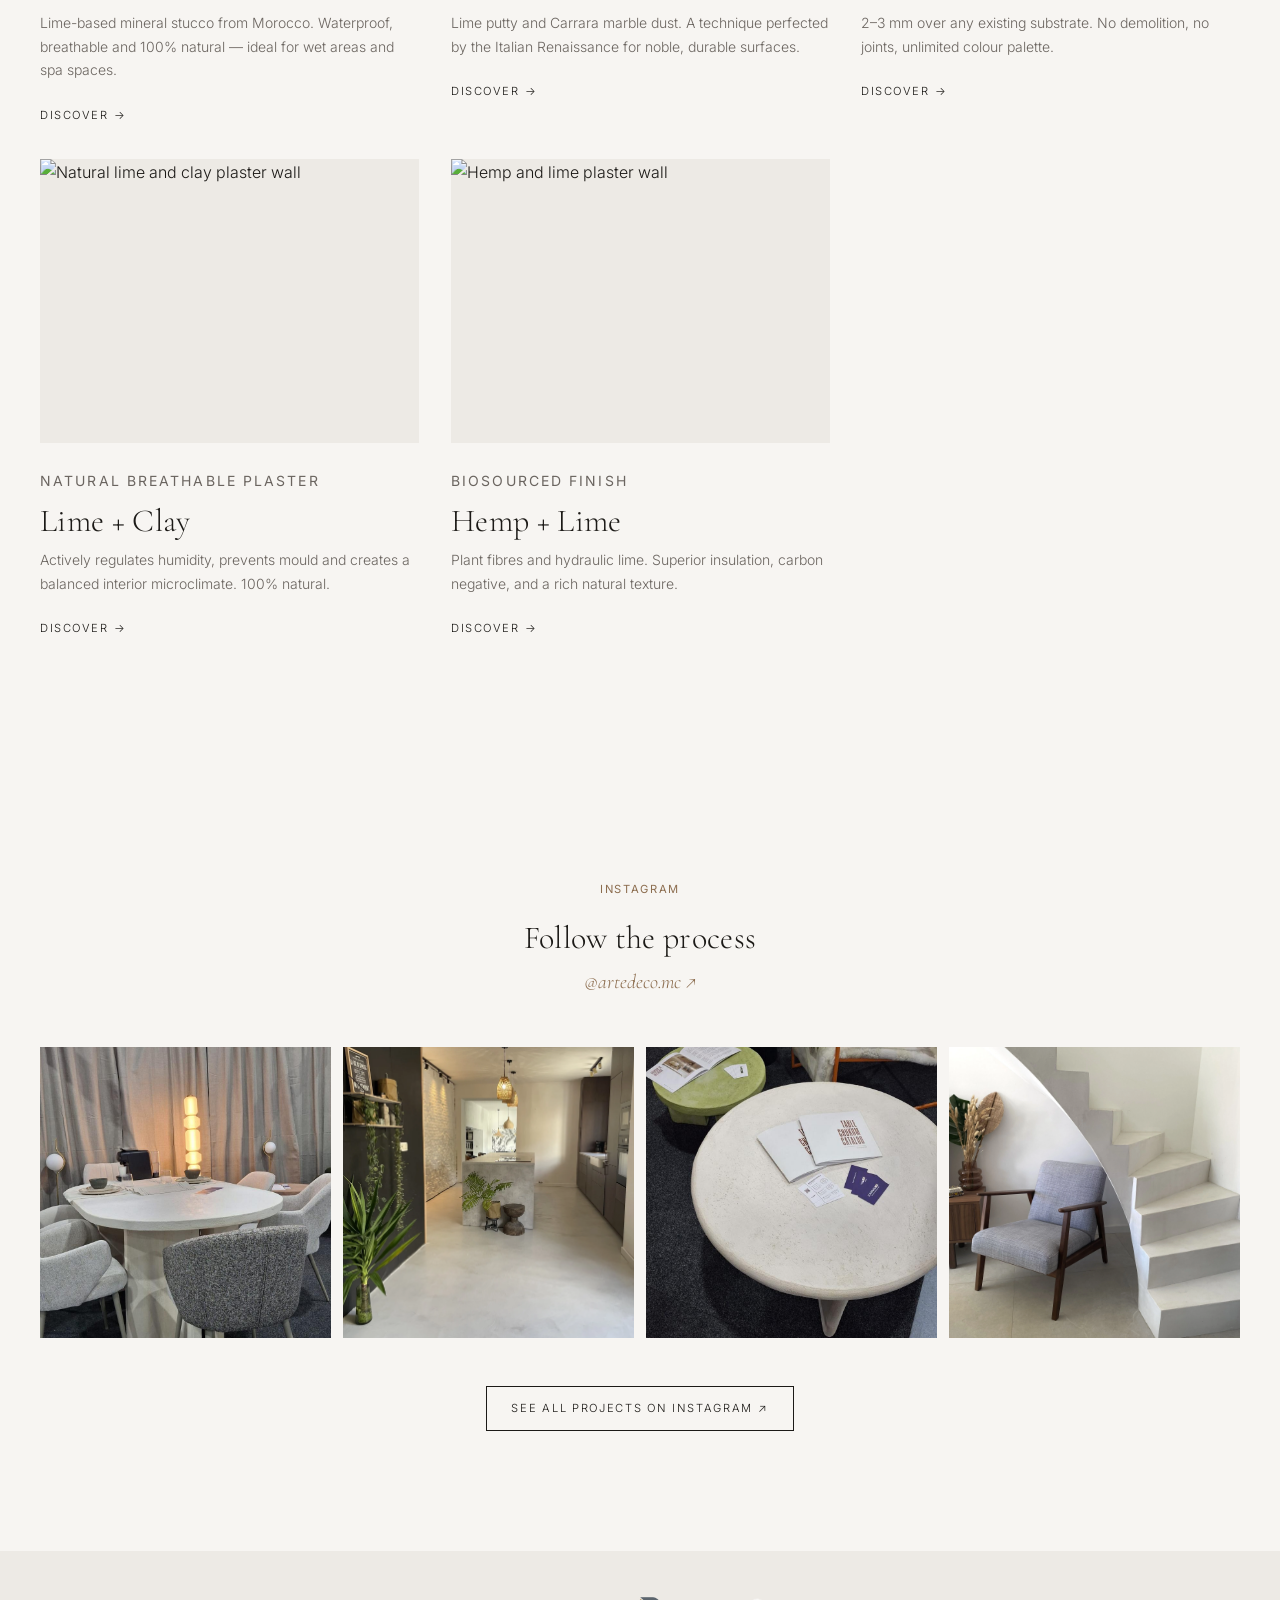
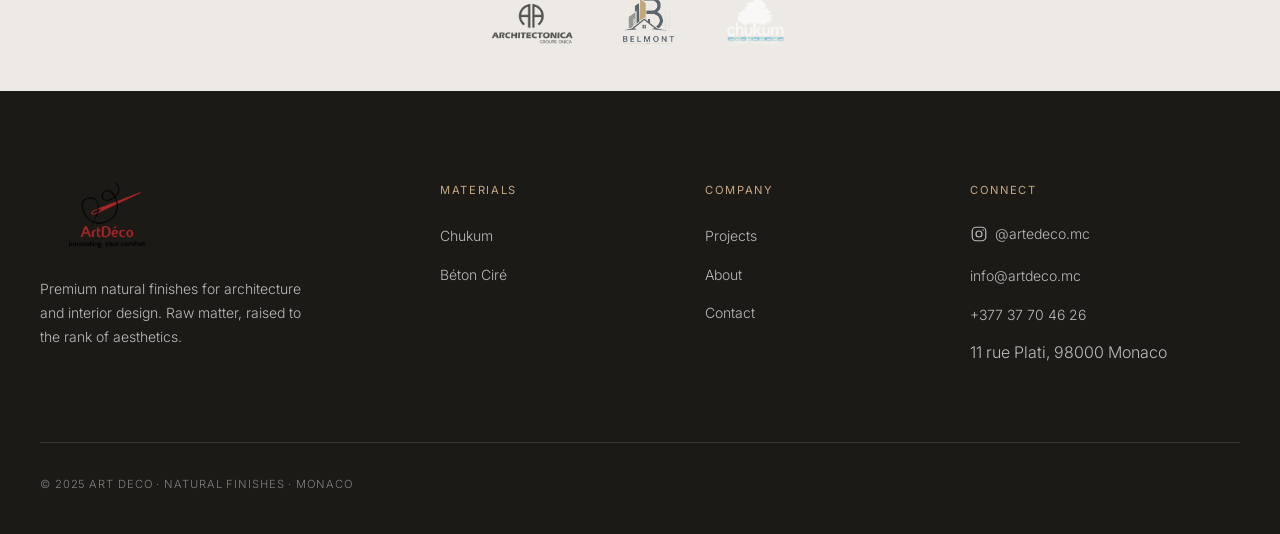
==== commit ee8c2357: "poze parteneri" ====
--- a/index.html
+++ b/index.html
@@ -59,17 +59,36 @@
   </header>
 
   <!-- MOBILE NAV -->
-  <nav class="mobile-nav" aria-label="Mobile navigation">
-    <a href="materiale.html">Materials</a>
-    <a href="material-tadelakt.html">Tadelakt</a>
-    <a href="material-marmorino.html">Marmorino</a>
-    <a href="material-microciment.html">Microciment</a>
-    <a href="material-var-argila.html">Lime + Clay</a>
-    <a href="material-canepa-var.html">Hemp + Lime</a>
-    <a href="proiecte.html">Projects</a>
-    <a href="despre.html">About</a>
-    <a href="contact.html">Contact</a>
-    <a href="https://www.instagram.com/artedeco.mc/" target="_blank" rel="noopener noreferrer">Instagram ↗</a>
+    <nav class="mobile-nav" aria-label="Mobile navigation">
+    <div class="mobile-nav__header">
+      <a href="index.html" class="logo"><img src="images/logo/logo-color.png" alt="Art Deco" class="logo-img" /></a>
+      <button class="mobile-nav__close" aria-label="Close menu">&#x2715;</button>
+    </div>
+    <div class="mobile-nav__body">
+      <div class="mobile-nav__item mobile-nav__item--has-sub">
+        <button class="mobile-nav__btn">Materials <span class="mobile-nav__arrow">&#x25BC;</span></button>
+        <div class="mobile-nav__sub">
+          <a href="materiale.html" class="mobile-nav__sub-all">All materials &rarr;</a>
+          <div class="mobile-nav__sub-group">
+            <span class="mobile-nav__sub-label">Premium</span>
+            <a href="material-chukum.html">Chukum</a>
+            <a href="material-beton-cire.html">B&eacute;ton Cir&eacute;</a>
+          </div>
+          <div class="mobile-nav__sub-group">
+            <span class="mobile-nav__sub-label">Accessible Alternatives</span>
+            <a href="material-tadelakt.html">Tadelakt</a>
+            <a href="material-marmorino.html">Marmorino</a>
+            <a href="material-microciment.html">Microcement</a>
+            <a href="material-var-argila.html">Lime + Clay</a>
+            <a href="material-canepa-var.html">Hemp + Lime</a>
+          </div>
+        </div>
+      </div>
+      <a href="proiecte.html" class="mobile-nav__link">Projects</a>
+      <a href="despre.html" class="mobile-nav__link">About</a>
+      <a href="contact.html" class="mobile-nav__link">Contact</a>
+      <a href="https://www.instagram.com/artedeco.mc/" target="_blank" rel="noopener noreferrer" class="mobile-nav__link mobile-nav__link--social">Instagram &#x2197;</a>
+    </div>
   </nav>
 
   <!-- HERO -->
@@ -243,14 +262,11 @@
   </section>
 
   <!-- PARTNERS -->
-  <section class="partners-strip">
-    <p class="eyebrow">Partners &amp; Importers</p>
+    <section class="partners-strip">
     <div class="partners-list">
-      <span>Chukum Import SRL</span>
-      <span>Natural Surfaces Moldova</span>
-      <span>BuildMat Group</span>
-      <span>ProFinishes</span>
-      <span>EcoPlaster Distribution</span>
+      <img src="logo%20parteneri/logo%20archinvest.png" alt="Archinvest" class="partner-logo" />
+      <img src="logo%20parteneri/logo%20belmont.png" alt="Belmont" class="partner-logo" />
+      <img src="logo%20parteneri/logo%20chukum.png" alt="Chukum" class="partner-logo" />
     </div>
   </section>
 
@@ -296,3 +312,5 @@
 </body>
 </html>
 
+
+
--- a/css/style.css
+++ b/css/style.css
@@ -299,23 +299,145 @@
   position: fixed;
   inset: 0;
   background: var(--color-bg);
-  z-index: 99;
+  z-index: 200;
   display: flex;
   flex-direction: column;
+  transform: translateY(-100%);
+  transition: transform 0.45s var(--ease);
+  overflow: hidden;
+}
+.mobile-nav.open { transform: translateY(0); }
+
+.mobile-nav__header {
+  display: flex;
+  align-items: center;
+  justify-content: space-between;
+  padding: 0 var(--gutter);
+  height: var(--header-h);
+  border-bottom: 1px solid var(--color-border);
+  flex-shrink: 0;
+}
+.mobile-nav__header .logo-img { height: 48px; }
+
+.mobile-nav__close {
+  background: none;
+  border: none;
+  padding: 0;
+  width: 36px;
+  height: 36px;
+  display: flex;
+  align-items: center;
   justify-content: center;
-  padding: var(--gutter);
-  transform: translateY(-100%);
-  transition: transform 0.5s var(--ease);
-}
-.mobile-nav.open { transform: translateY(0); }
-.mobile-nav a {
+  font-size: 1.1rem;
+  cursor: pointer;
+  color: var(--color-ink);
+  flex-shrink: 0;
+  opacity: 0.6;
+  transition: opacity 0.2s;
+}
+.mobile-nav__close:hover { opacity: 1; }
+
+.mobile-nav__body {
+  flex: 1;
+  overflow-y: auto;
+  padding: 4px var(--gutter) 48px;
+}
+
+.mobile-nav__link {
+  display: block;
   font-family: var(--font-display);
-  font-size: 2.4rem;
+  font-size: 1.9rem;
   font-weight: 300;
-  padding: 0.4rem 0;
+  padding: 14px 0;
   border-bottom: 1px solid var(--color-border);
-}
-.mobile-nav a:hover { color: var(--color-accent); }
+  color: var(--color-ink);
+  text-decoration: none;
+  letter-spacing: 0.01em;
+  transition: color 0.2s;
+}
+.mobile-nav__link:hover { color: var(--color-accent); }
+.mobile-nav__link--social {
+  border: none;
+  font-family: var(--font-body);
+  font-size: var(--text-xs);
+  letter-spacing: 0.1em;
+  text-transform: uppercase;
+  color: var(--color-accent);
+  margin-top: 20px;
+  padding-top: 20px;
+}
+
+/* Materials accordion */
+.mobile-nav__item--has-sub { border-bottom: 1px solid var(--color-border); }
+.mobile-nav__btn {
+  display: flex;
+  align-items: center;
+  justify-content: space-between;
+  width: 100%;
+  background: none;
+  border: none;
+  padding: 14px 0;
+  font-family: var(--font-display);
+  font-size: 1.9rem;
+  font-weight: 300;
+  color: var(--color-ink);
+  cursor: pointer;
+  text-align: left;
+  letter-spacing: 0.01em;
+  transition: color 0.2s;
+}
+.mobile-nav__btn:hover { color: var(--color-accent); }
+
+.mobile-nav__arrow {
+  display: inline-block;
+  font-size: 0.7rem;
+  font-family: var(--font-body);
+  font-style: normal;
+  transition: transform 0.3s var(--ease);
+  opacity: 0.45;
+  flex-shrink: 0;
+  margin-left: 8px;
+}
+.mobile-nav__item--has-sub.is-open .mobile-nav__arrow { transform: rotate(180deg); opacity: 0.8; }
+
+.mobile-nav__sub {
+  max-height: 0;
+  overflow: hidden;
+  transition: max-height 0.38s var(--ease);
+}
+.mobile-nav__item--has-sub.is-open .mobile-nav__sub { max-height: 600px; }
+
+.mobile-nav__sub-all {
+  display: block;
+  font-family: var(--font-body);
+  font-size: var(--text-xs);
+  letter-spacing: 0.09em;
+  text-transform: uppercase;
+  color: var(--color-accent);
+  padding: 12px 0 14px;
+  text-decoration: none;
+  border-bottom: 1px solid var(--color-border);
+}
+.mobile-nav__sub-label {
+  display: block;
+  font-family: var(--font-body);
+  font-size: 10px;
+  letter-spacing: 0.13em;
+  text-transform: uppercase;
+  color: #9a9590;
+  padding: 14px 0 4px;
+}
+.mobile-nav__sub-group a {
+  display: block;
+  font-family: var(--font-body);
+  font-size: var(--text-sm);
+  padding: 9px 0;
+  color: var(--color-ink);
+  text-decoration: none;
+  transition: color 0.2s;
+}
+.mobile-nav__sub-group a:hover { color: var(--color-accent); }
+.mobile-nav__sub-group { margin-bottom: 4px; }
 
 /* ===========================================================
    HERO
@@ -524,6 +646,14 @@
   letter-spacing: 0.12em;
   color: var(--color-ink-muted);
 }
+.partner-logo {
+  height: 52px;
+  width: auto;
+  object-fit: contain;
+  opacity: 0.65;
+  transition: opacity 0.3s var(--ease);
+}
+.partner-logo:hover { opacity: 1; }
 
 /* ===========================================================
    FOOTER
@@ -869,6 +999,7 @@
   .section { padding: 60px 0; }
   .main-nav { display: none; }
   .hamburger { display: flex; }
+  .logo-img { height: 48px; }
   .section-head { margin-bottom: 40px; }
   .materials-grid { grid-template-columns: 1fr; gap: 40px; }
   .projects-feature { grid-template-columns: 1fr; }
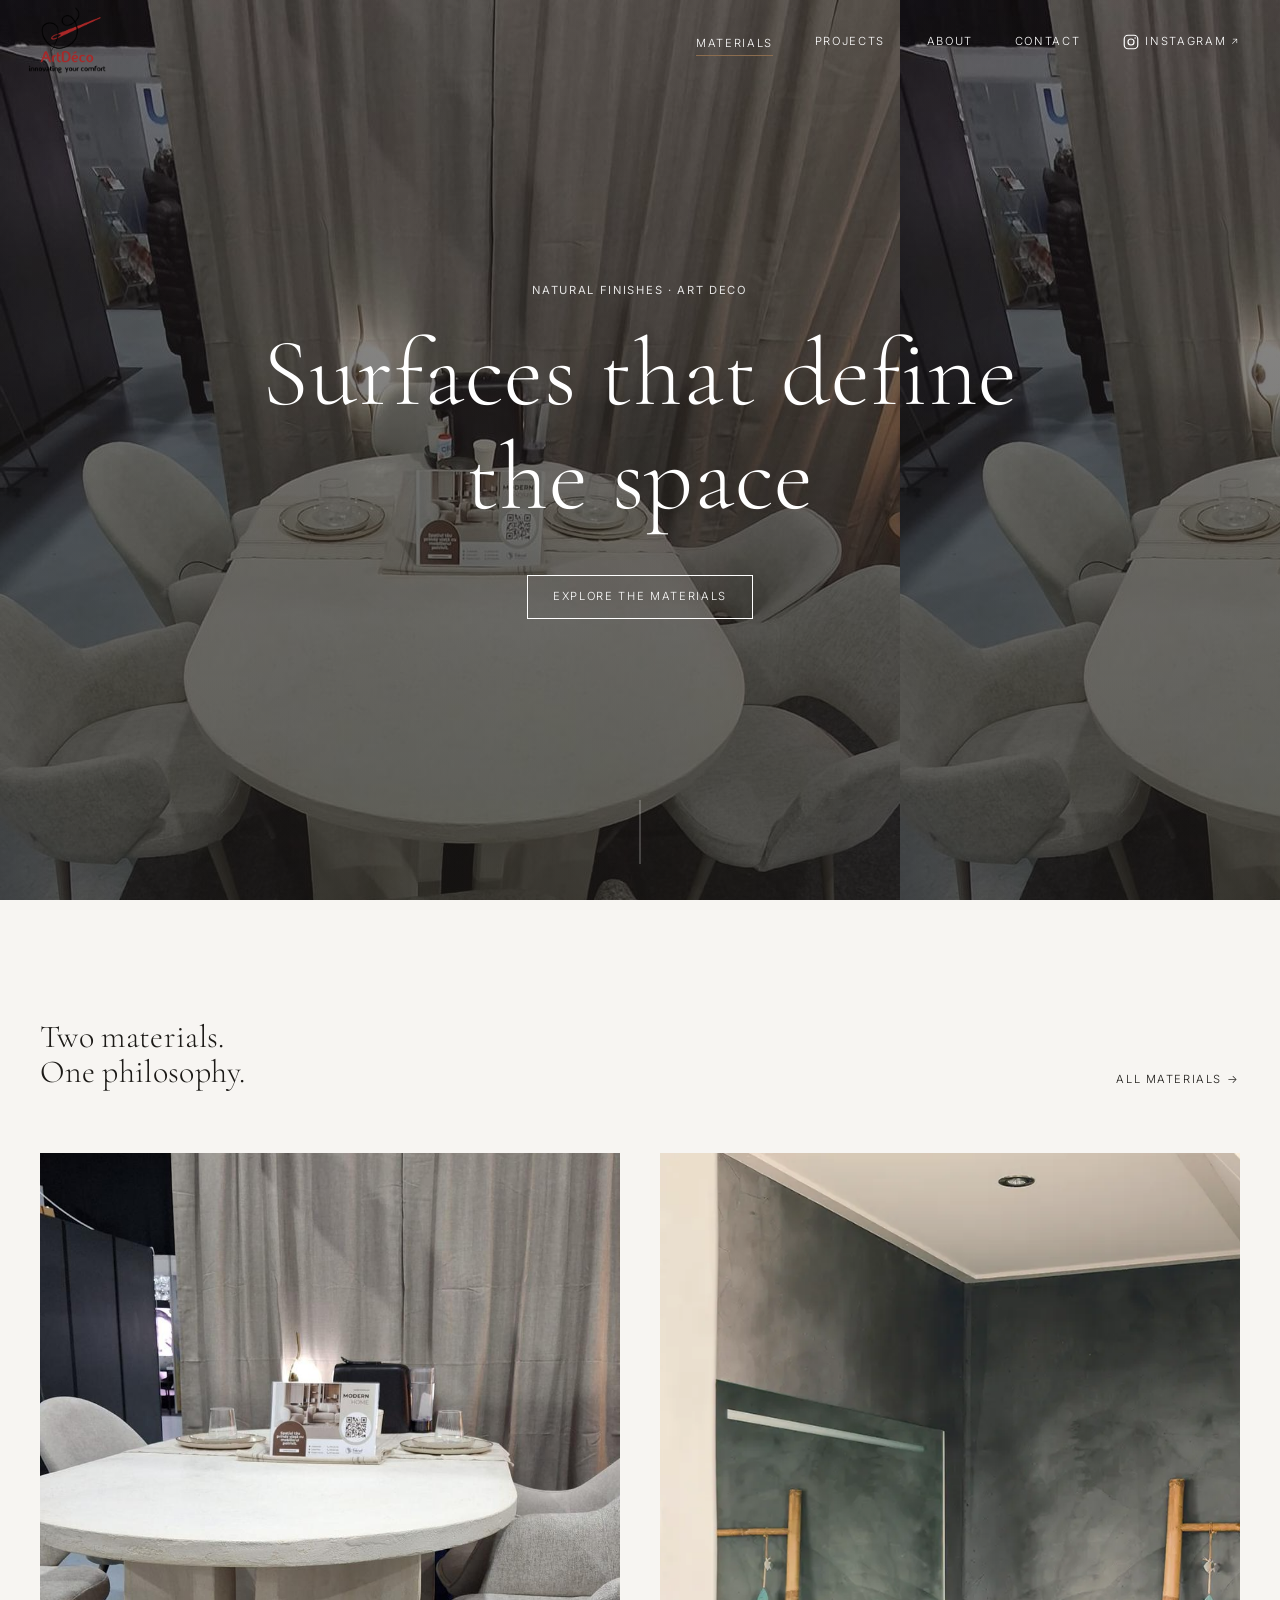
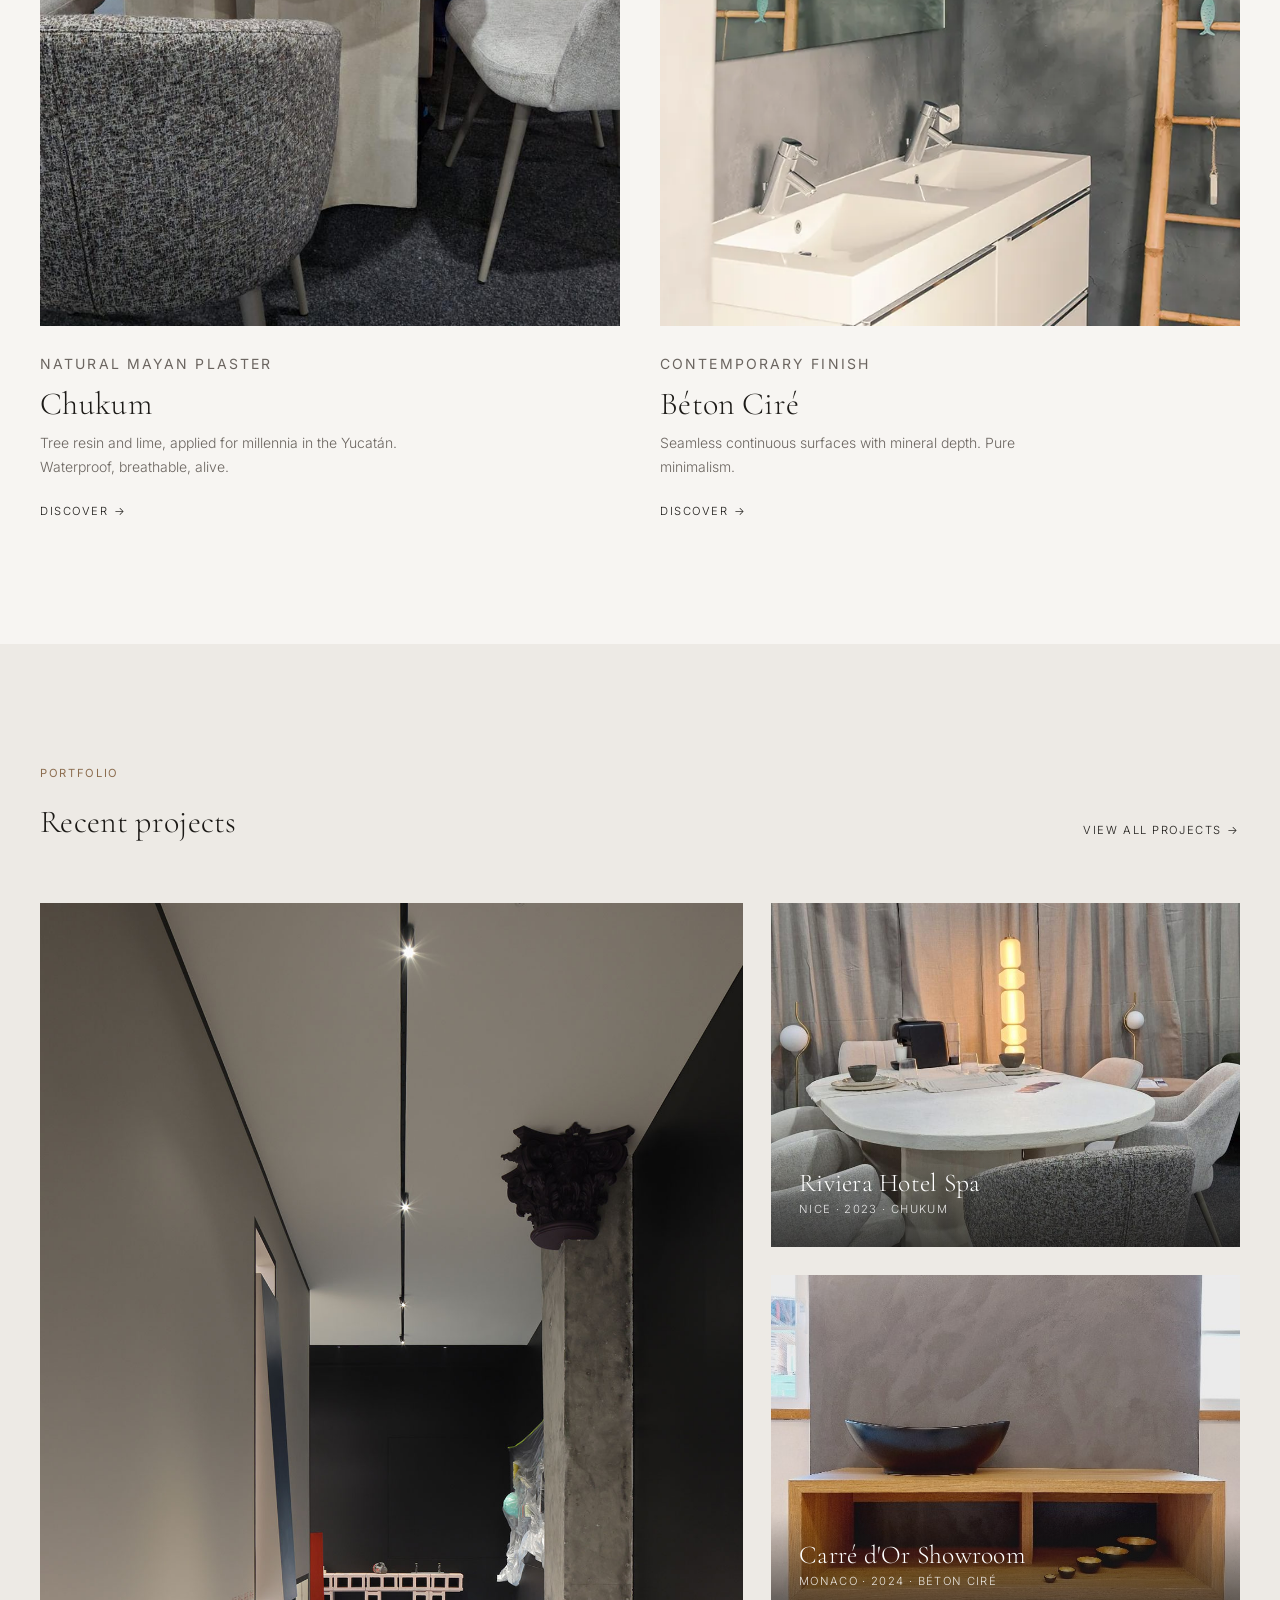
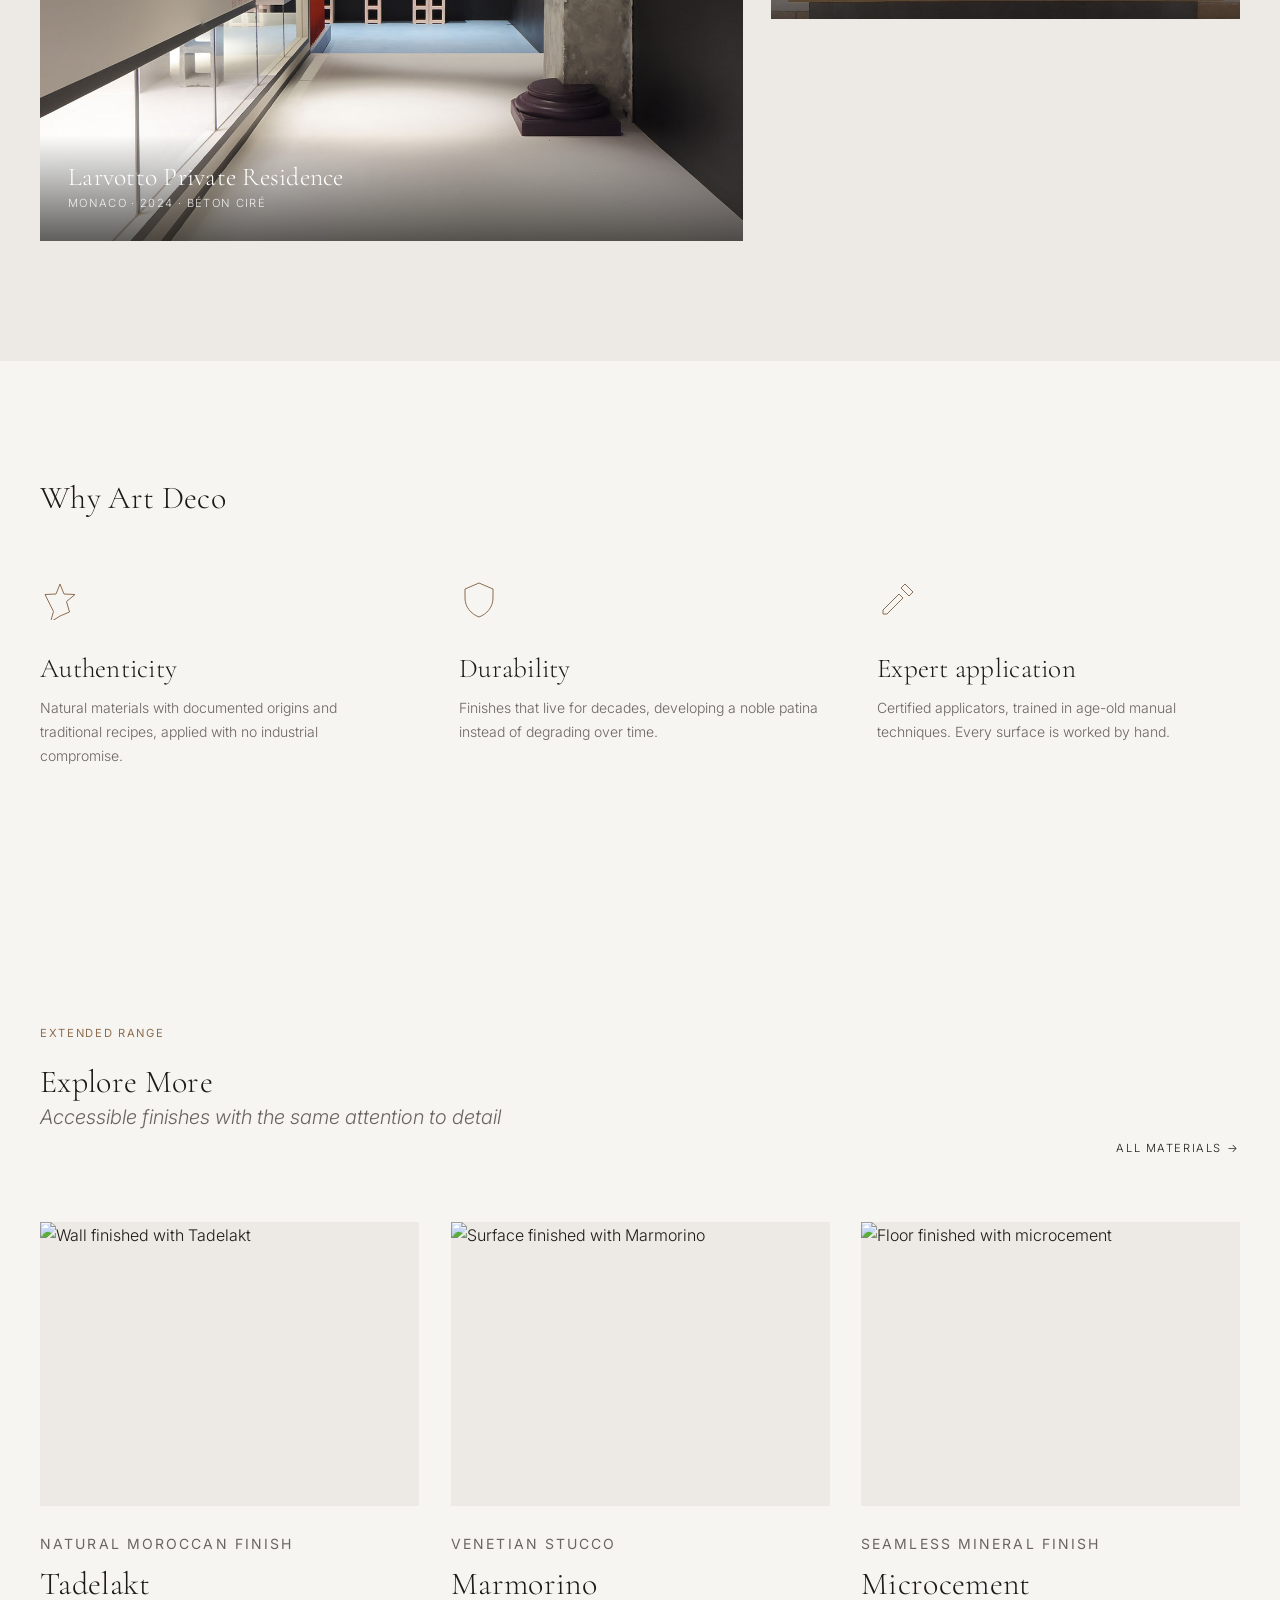
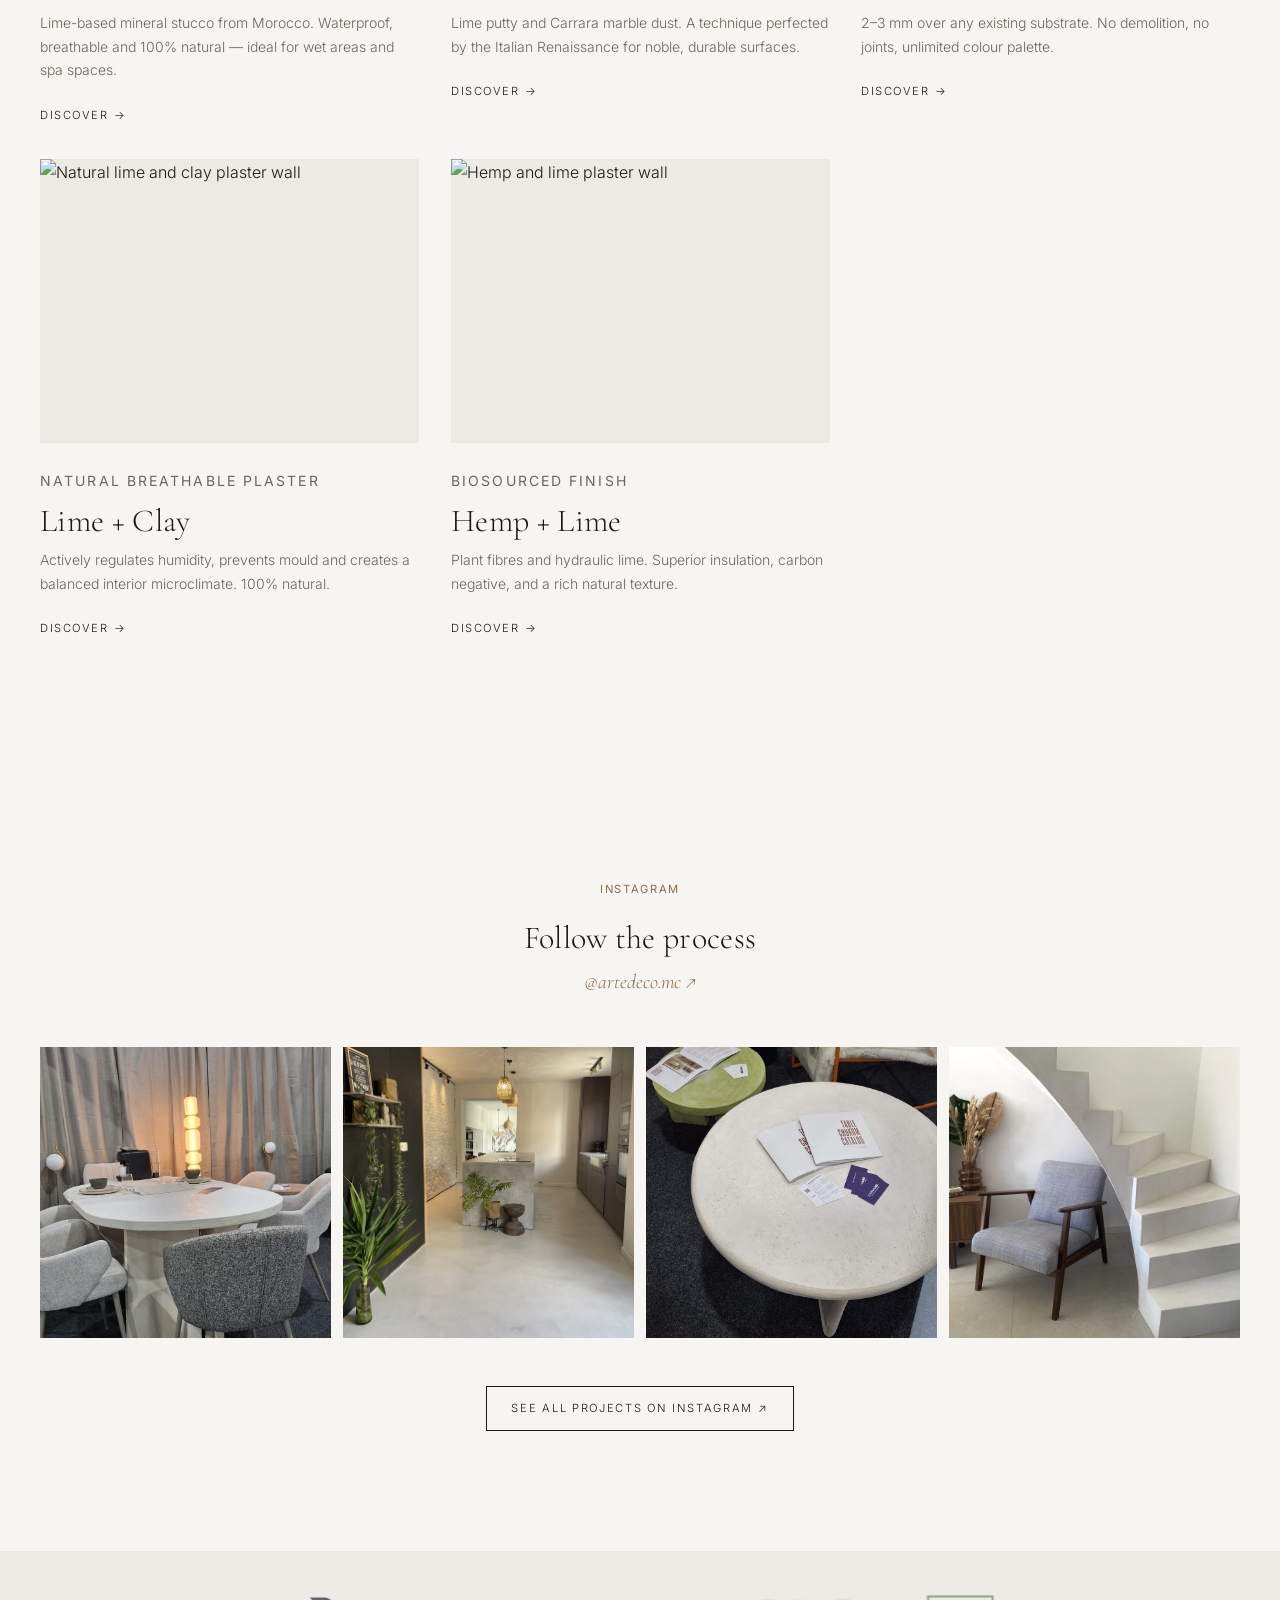
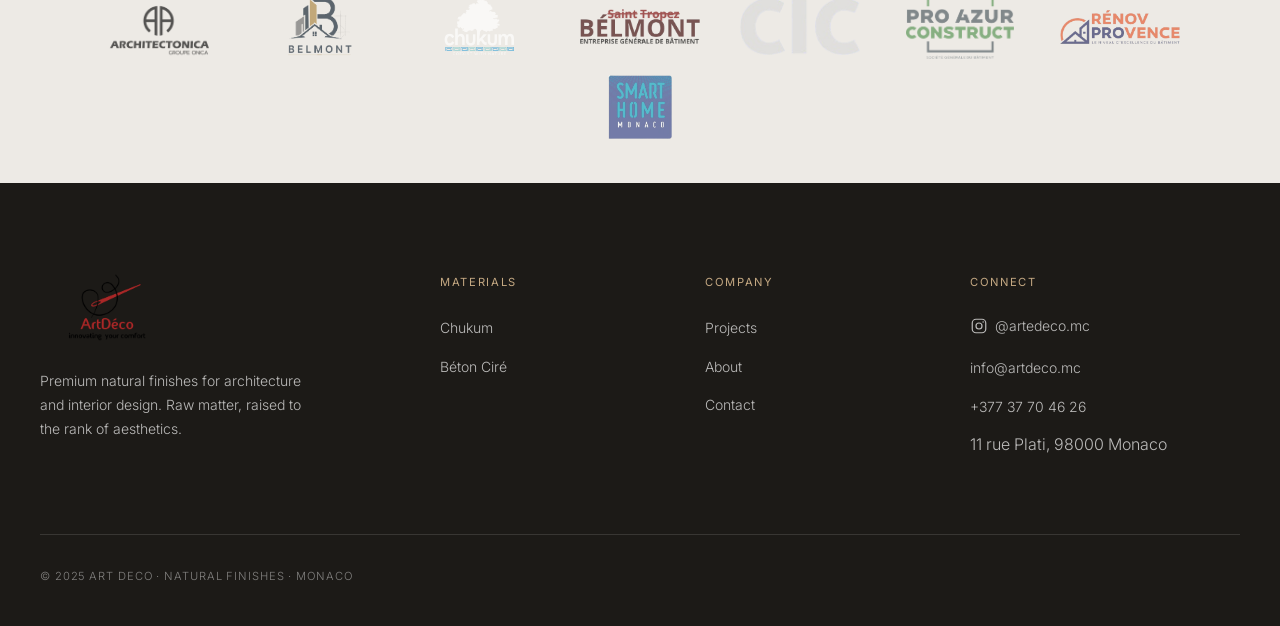
==== commit 100857b6: "logouri full" ====
--- a/index.html
+++ b/index.html
@@ -262,11 +262,16 @@
   </section>
 
   <!-- PARTNERS -->
-    <section class="partners-strip">
+      <section class="partners-strip">
     <div class="partners-list">
       <img src="logo%20parteneri/logo%20archinvest.png" alt="Archinvest" class="partner-logo" />
       <img src="logo%20parteneri/logo%20belmont.png" alt="Belmont" class="partner-logo" />
       <img src="logo%20parteneri/logo%20chukum.png" alt="Chukum" class="partner-logo" />
+      <img src="logo%20parteneri/belmont%20saint%20tropez.png" alt="Belmont Saint Tropez" class="partner-logo" />
+      <img src="logo%20parteneri/cic.png" alt="CIC" class="partner-logo" />
+      <img src="logo%20parteneri/proazur.png" alt="Pro Azur" class="partner-logo" />
+      <img src="logo%20parteneri/renovProvence.png" alt="Renov Provence" class="partner-logo" />
+      <img src="logo%20parteneri/smartHome.png" alt="Smarthome" class="partner-logo" />
     </div>
   </section>
 
@@ -314,3 +319,6 @@
 
 
 
+
+
+
--- a/css/style.css
+++ b/css/style.css
@@ -647,8 +647,8 @@
   color: var(--color-ink-muted);
 }
 .partner-logo {
-  height: 52px;
-  width: auto;
+  height: 64px;
+  width: 120px;
   object-fit: contain;
   opacity: 0.65;
   transition: opacity 0.3s var(--ease);
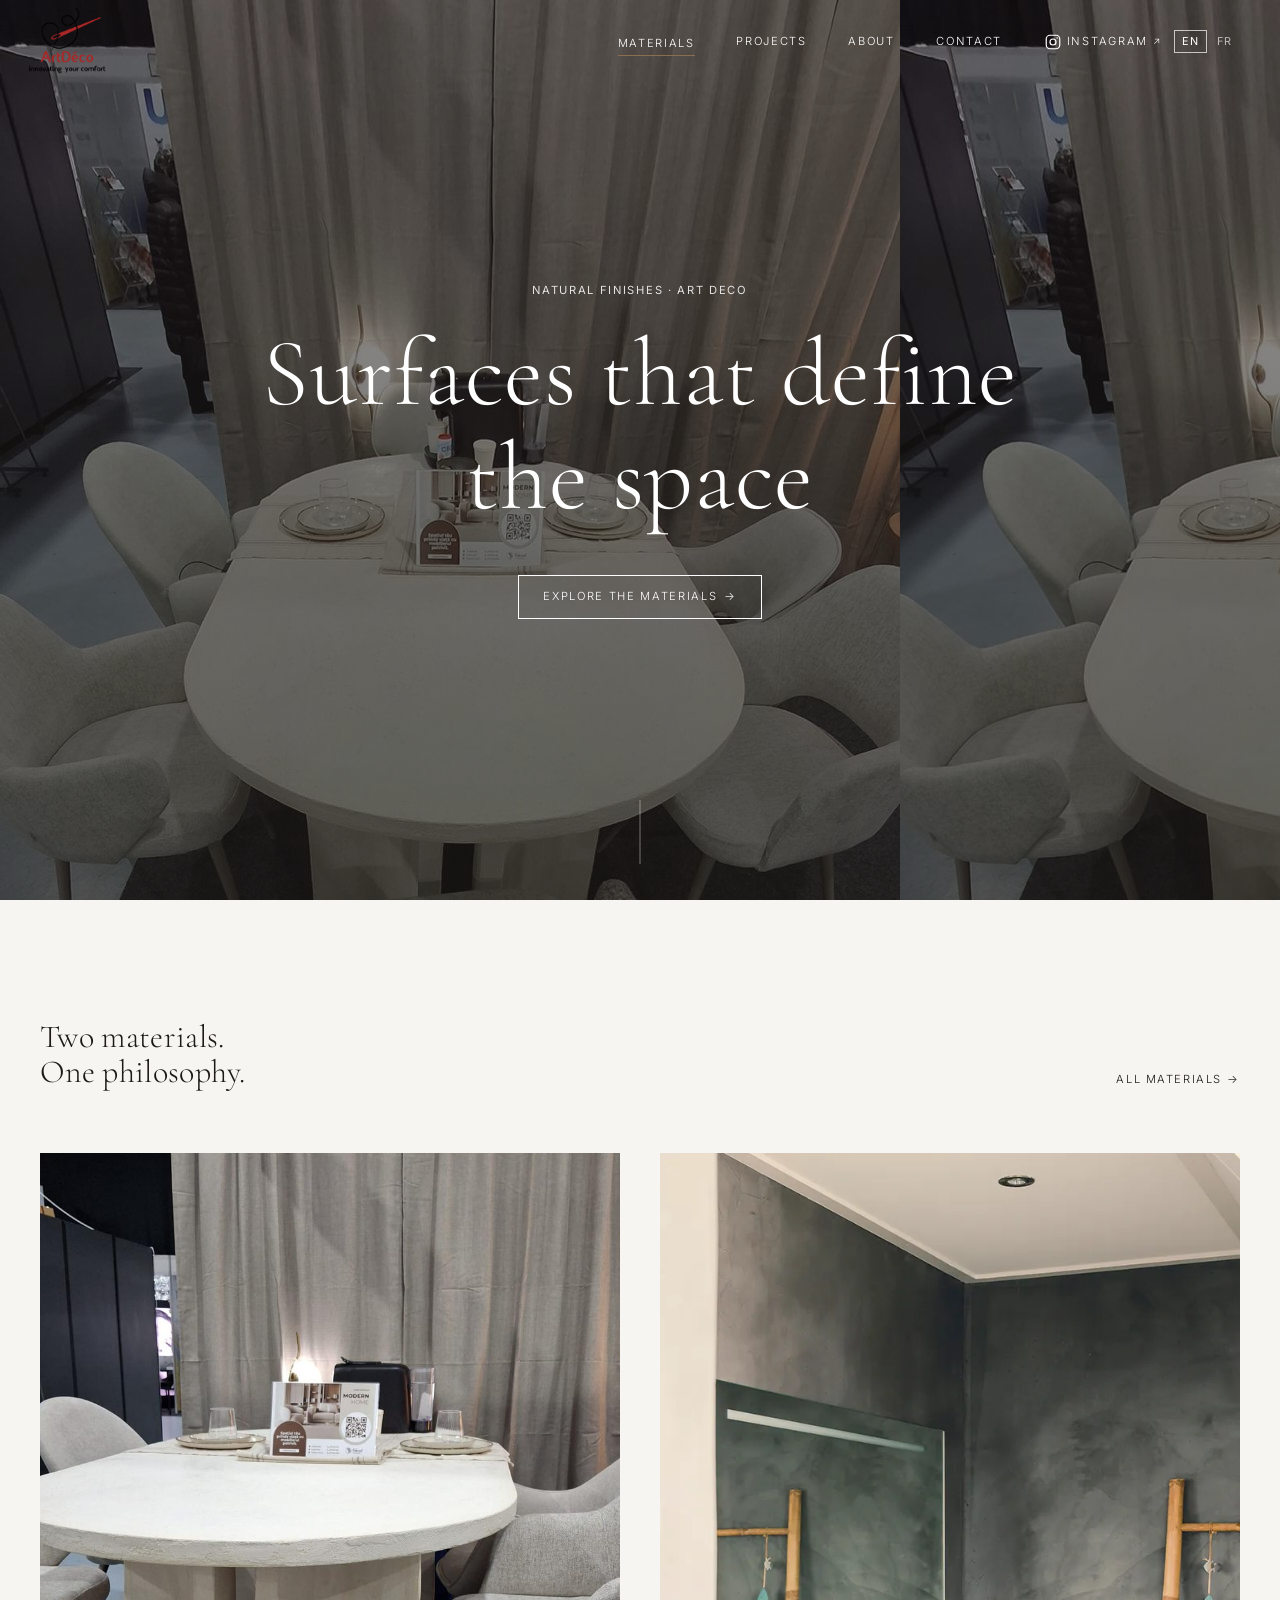
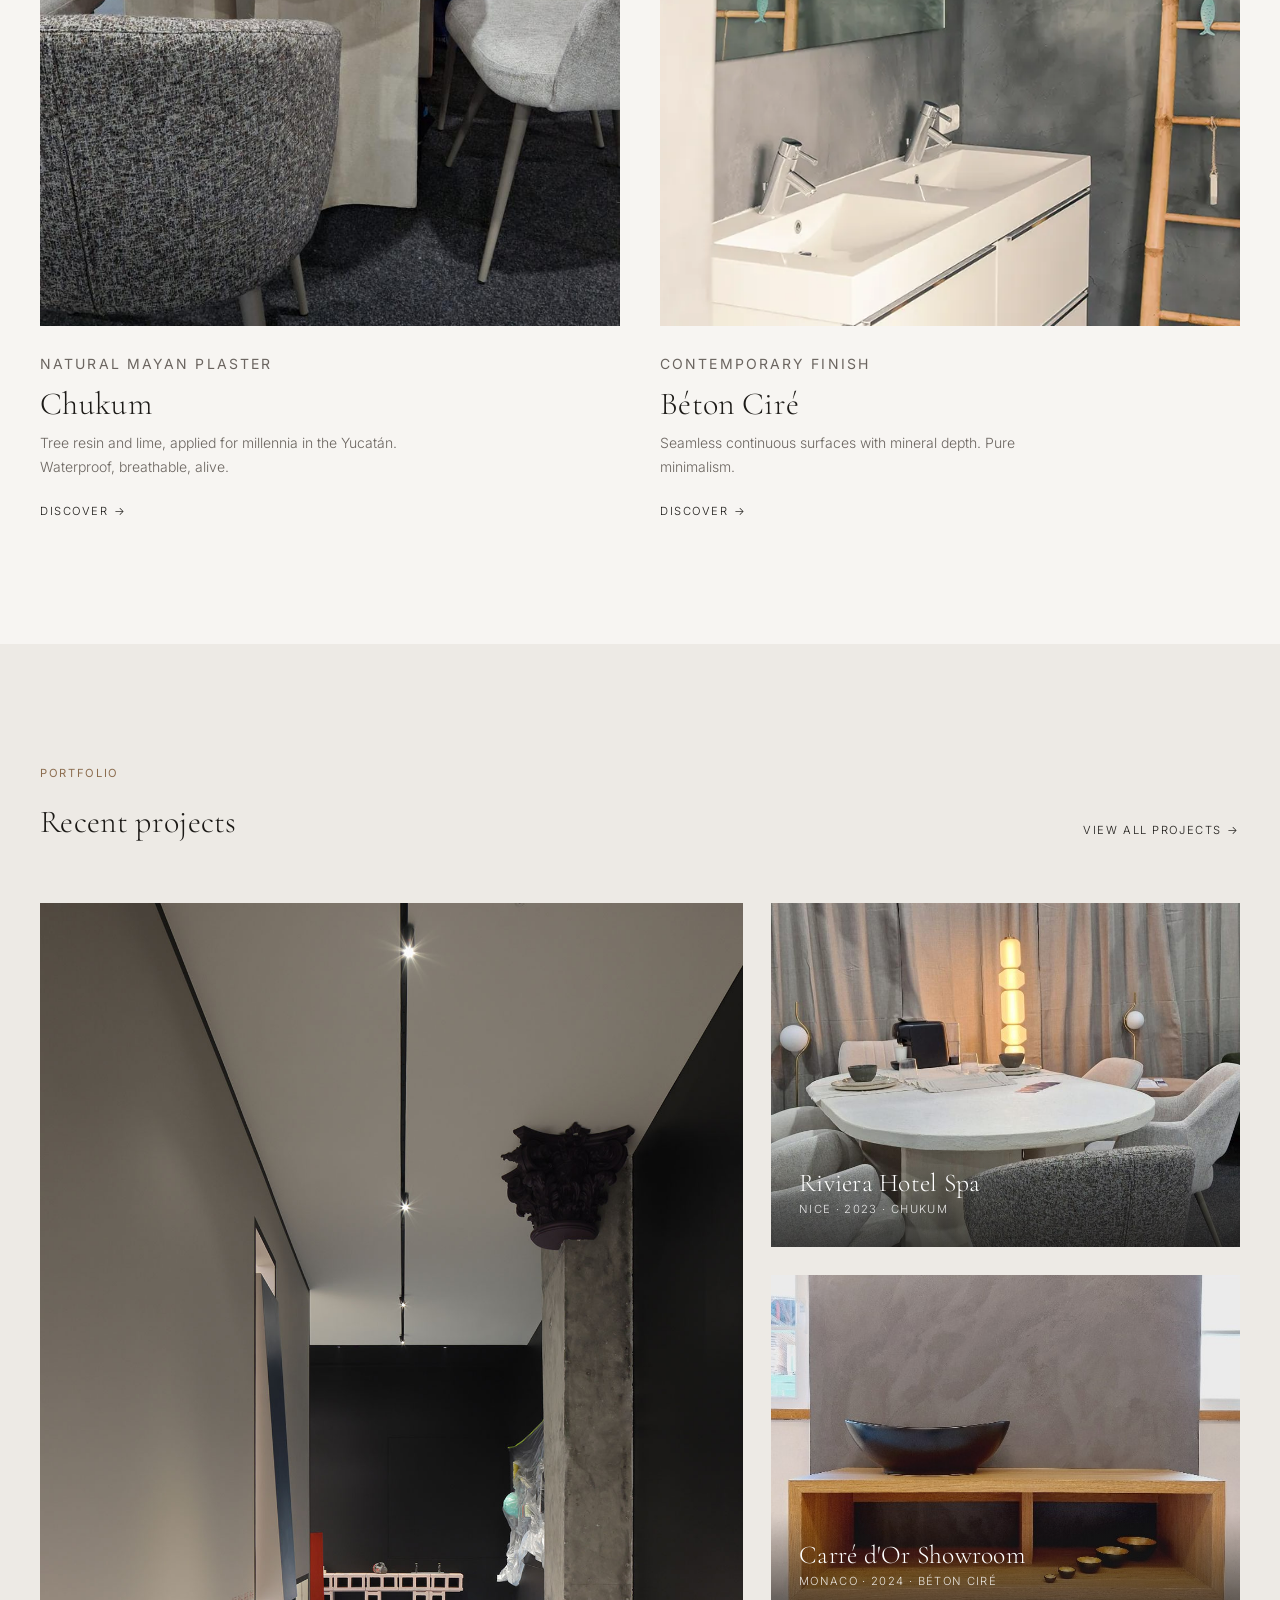
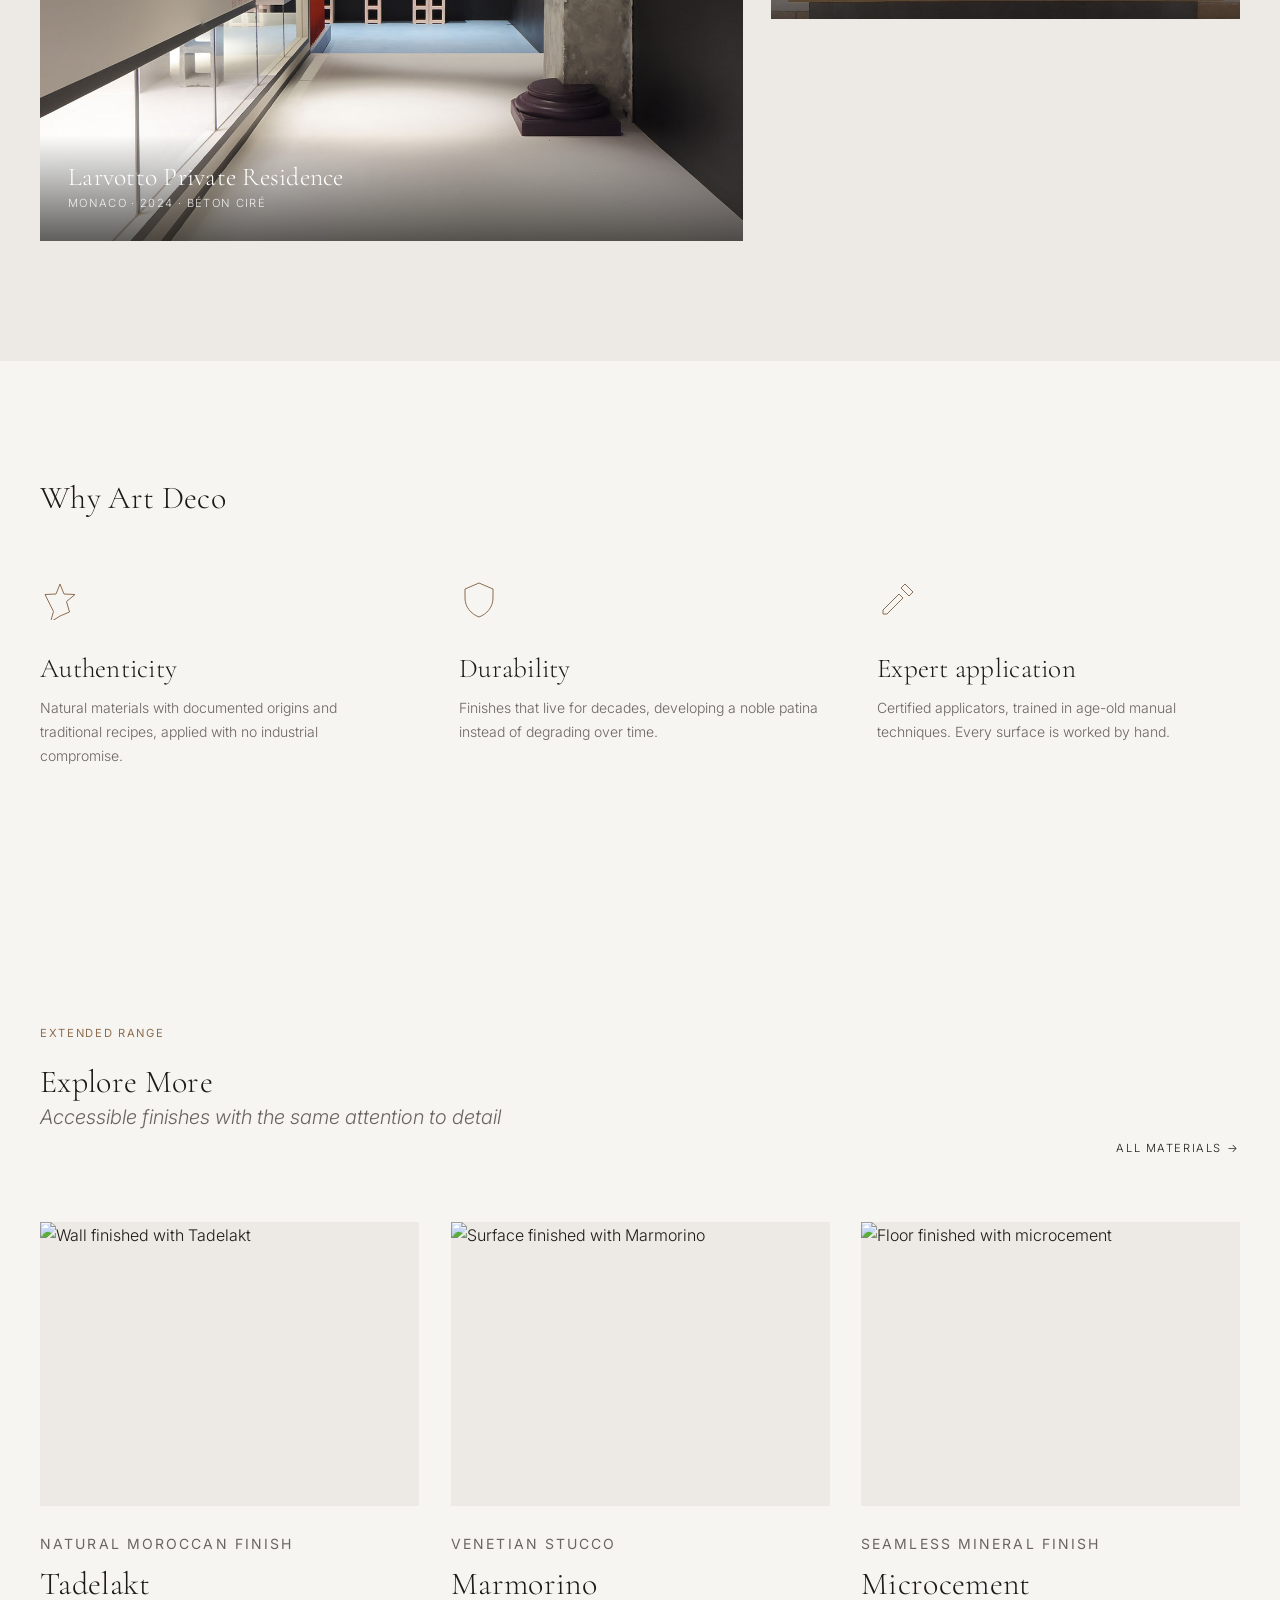
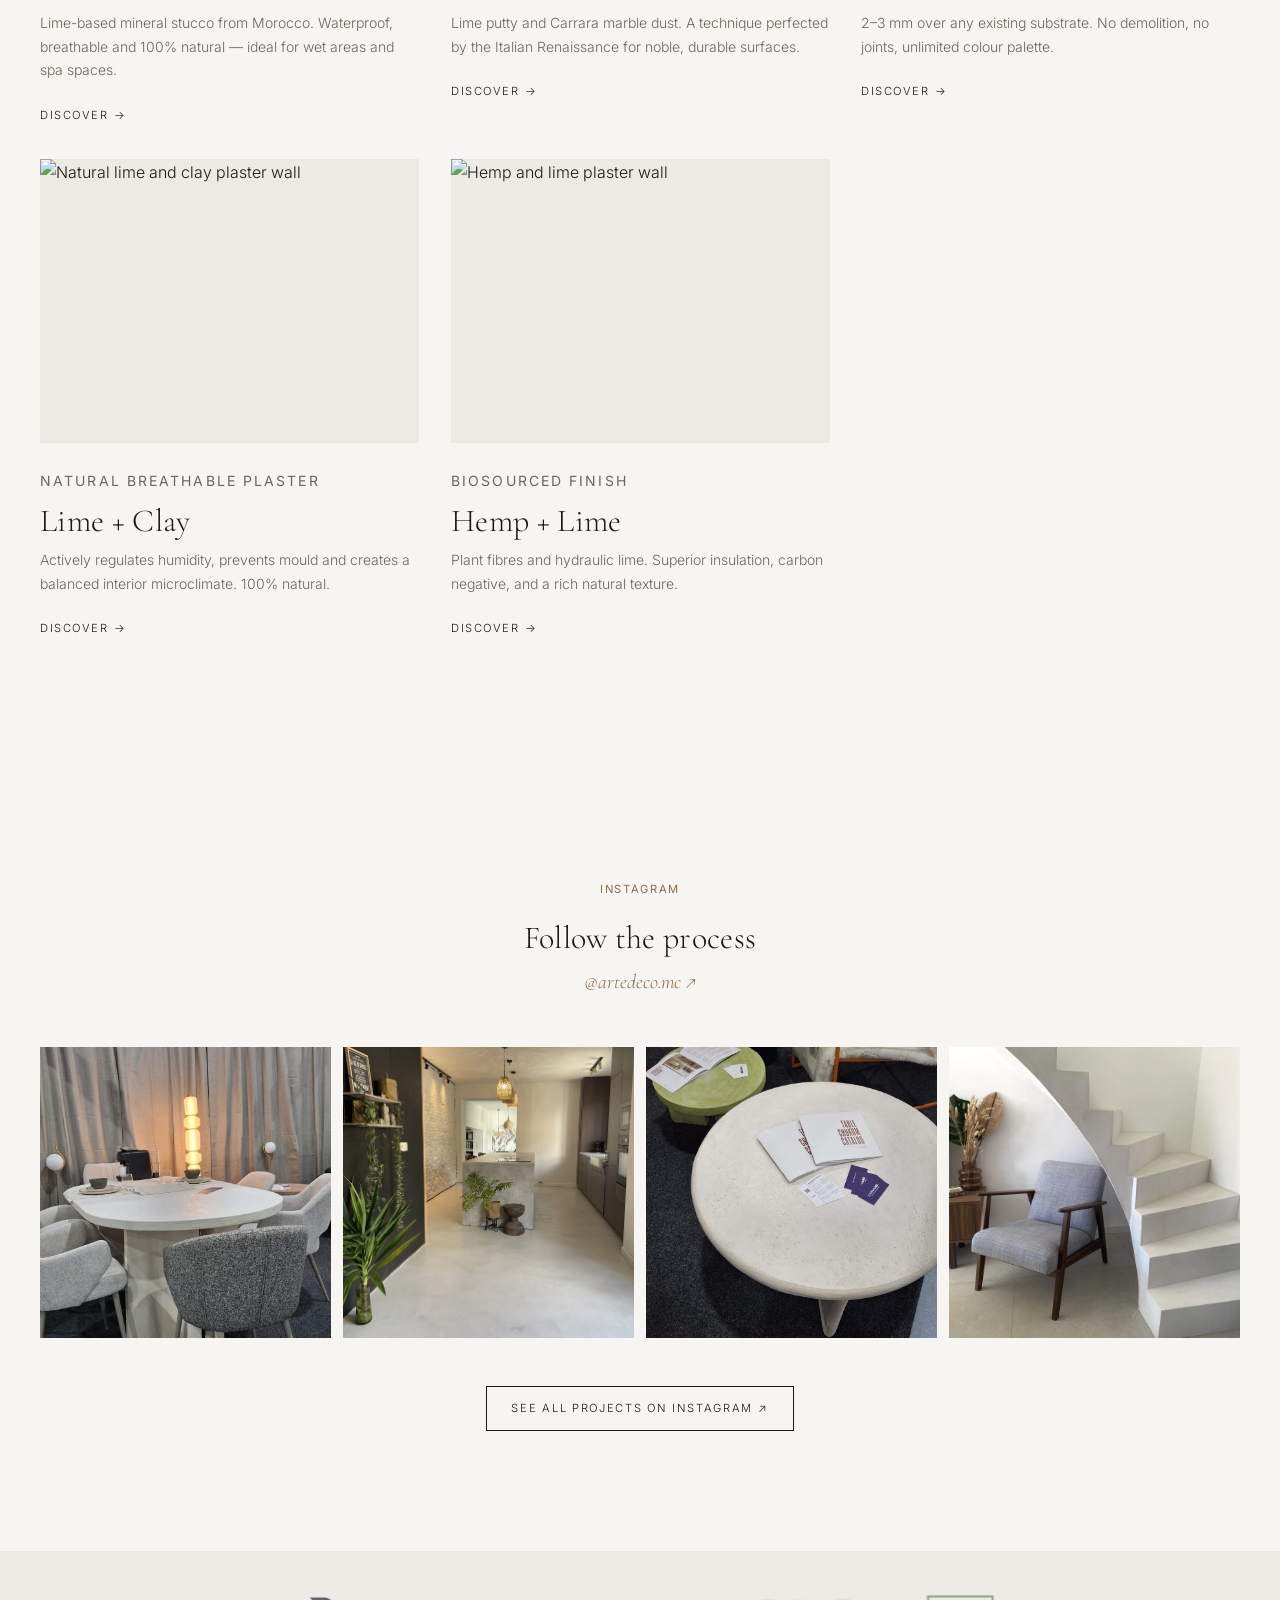
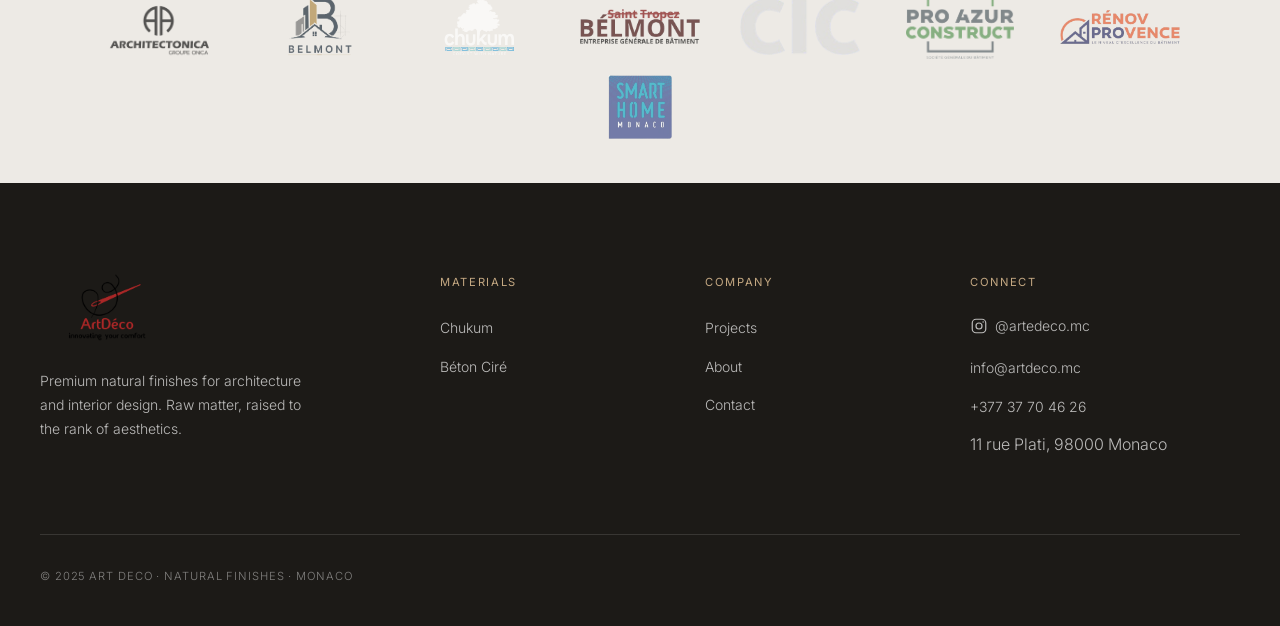
==== commit 9b48cba7: "traducere integrala" ====
--- a/index.html
+++ b/index.html
@@ -1,4 +1,4 @@
-﻿<!DOCTYPE html>
+<!DOCTYPE html>
 <html lang="en">
 <head>
   <meta charset="UTF-8" />
@@ -21,32 +21,32 @@
       <a href="index.html" class="logo"><img src="images/logo/logo-color.png" alt="Art Deco" class="logo-img" /></a>
       <nav class="main-nav" aria-label="Main navigation">
         <div class="has-mega">
-          <a href="materiale.html" class="nav-link is-active">Materials</a>
+          <a href="materiale.html" class="nav-link is-active" data-i18n="nav_materials">Materials</a>
           <div class="mega-menu">
             <div class="mega-grid mega-grid--duo">
               <a href="material-chukum.html" class="mega-card">
                 <div class="mega-thumb"><img src="poze%20chukum/WhatsApp%20Image%202026-05-12%20at%2009.40.22.jpeg" alt="Chukum texture" /></div>
-                <h4>Chukum</h4><p>Natural Mayan plaster</p>
+                <h4>Chukum</h4><p data-i18n="nav_chukum_sub">Natural Mayan plaster</p>
               </a>
               <a href="material-beton-cire.html" class="mega-card">
                 <div class="mega-thumb"><img src="poze%20beton%20cire/BetonCire_SEO.jpg" alt="Béton Ciré texture" /></div>
-                <h4>Béton Ciré</h4><p>Contemporary continuous finish</p>
+                <h4>Béton Ciré</h4><p data-i18n="nav_beton_sub">Contemporary continuous finish</p>
               </a>
             </div>
             <hr style="border:none;border-top:1px solid var(--color-border);margin:16px 0 12px;" />
-            <p style="font-size:10px;letter-spacing:0.12em;text-transform:uppercase;color:var(--color-text-muted,#9a9590);margin:0 0 10px;font-family:var(--font-body);">Accessible Alternatives</p>
+            <p data-i18n="nav_accessible" style="font-size:10px;letter-spacing:0.12em;text-transform:uppercase;color:var(--color-text-muted,#9a9590);margin:0 0 10px;font-family:var(--font-body);">Accessible Alternatives</p>
             <div style="display:grid;grid-template-columns:1fr 1fr;gap:6px 20px;">
               <a href="material-tadelakt.html" style="font-family:var(--font-body);font-size:var(--text-xs,0.75rem);color:var(--color-ink);text-decoration:none;padding:4px 0;letter-spacing:0.06em;text-transform:uppercase;">Tadelakt</a>
               <a href="material-marmorino.html" style="font-family:var(--font-body);font-size:var(--text-xs,0.75rem);color:var(--color-ink);text-decoration:none;padding:4px 0;letter-spacing:0.06em;text-transform:uppercase;">Marmorino</a>
-              <a href="material-microciment.html" style="font-family:var(--font-body);font-size:var(--text-xs,0.75rem);color:var(--color-ink);text-decoration:none;padding:4px 0;letter-spacing:0.06em;text-transform:uppercase;">Microciment</a>
-              <a href="material-var-argila.html" style="font-family:var(--font-body);font-size:var(--text-xs,0.75rem);color:var(--color-ink);text-decoration:none;padding:4px 0;letter-spacing:0.06em;text-transform:uppercase;">Lime + Clay</a>
-              <a href="material-canepa-var.html" style="font-family:var(--font-body);font-size:var(--text-xs,0.75rem);color:var(--color-ink);text-decoration:none;padding:4px 0;letter-spacing:0.06em;text-transform:uppercase;">Hemp + Lime</a>
+              <a href="material-microciment.html" data-i18n="nav_microcement" style="font-family:var(--font-body);font-size:var(--text-xs,0.75rem);color:var(--color-ink);text-decoration:none;padding:4px 0;letter-spacing:0.06em;text-transform:uppercase;">Microciment</a>
+              <a href="material-var-argila.html" data-i18n="nav_lime_clay" style="font-family:var(--font-body);font-size:var(--text-xs,0.75rem);color:var(--color-ink);text-decoration:none;padding:4px 0;letter-spacing:0.06em;text-transform:uppercase;">Lime + Clay</a>
+              <a href="material-canepa-var.html" data-i18n="nav_hemp_lime" style="font-family:var(--font-body);font-size:var(--text-xs,0.75rem);color:var(--color-ink);text-decoration:none;padding:4px 0;letter-spacing:0.06em;text-transform:uppercase;">Hemp + Lime</a>
             </div>
           </div>
         </div>
-        <a href="proiecte.html" class="nav-link">Projects</a>
-        <a href="despre.html" class="nav-link">About</a>
-        <a href="contact.html" class="nav-link">Contact</a>
+        <a href="proiecte.html" class="nav-link" data-i18n="nav_projects">Projects</a>
+        <a href="despre.html" class="nav-link" data-i18n="nav_about">About</a>
+        <a href="contact.html" class="nav-link" data-i18n="nav_contact">Contact</a>
         <a href="https://www.instagram.com/artedeco.mc/" target="_blank" rel="noopener noreferrer" class="nav-link nav-social" aria-label="Instagram @artedeco.mc">
           <svg viewBox="0 0 24 24" fill="none" stroke="currentColor" stroke-width="1.6" aria-hidden="true"><rect x="3" y="3" width="18" height="18" rx="5"/><circle cx="12" cy="12" r="4"/><circle cx="17.5" cy="6.5" r="1" fill="currentColor" stroke="none"/></svg>
           Instagram <span class="ext">↗</span>
@@ -55,38 +55,39 @@
       <button class="hamburger" aria-label="Open menu" aria-expanded="false">
         <span></span><span></span><span></span>
       </button>
+      <div class="lang-switcher"><button class="lang-btn" data-lang="en">EN</button><button class="lang-btn" data-lang="fr">FR</button></div>
     </div>
   </header>
 
   <!-- MOBILE NAV -->
-    <nav class="mobile-nav" aria-label="Mobile navigation">
+  <nav class="mobile-nav" aria-label="Mobile navigation">
     <div class="mobile-nav__header">
       <a href="index.html" class="logo"><img src="images/logo/logo-color.png" alt="Art Deco" class="logo-img" /></a>
       <button class="mobile-nav__close" aria-label="Close menu">&#x2715;</button>
     </div>
     <div class="mobile-nav__body">
       <div class="mobile-nav__item mobile-nav__item--has-sub">
-        <button class="mobile-nav__btn">Materials <span class="mobile-nav__arrow">&#x25BC;</span></button>
+        <button class="mobile-nav__btn"><span data-i18n="nav_materials">Materials</span> <span class="mobile-nav__arrow">&#x25BC;</span></button>
         <div class="mobile-nav__sub">
-          <a href="materiale.html" class="mobile-nav__sub-all">All materials &rarr;</a>
+          <a href="materiale.html" class="mobile-nav__sub-all" data-i18n="nav_all_materials">All materials →</a>
           <div class="mobile-nav__sub-group">
-            <span class="mobile-nav__sub-label">Premium</span>
+            <span class="mobile-nav__sub-label" data-i18n="nav_premium">Premium</span>
             <a href="material-chukum.html">Chukum</a>
             <a href="material-beton-cire.html">B&eacute;ton Cir&eacute;</a>
           </div>
           <div class="mobile-nav__sub-group">
-            <span class="mobile-nav__sub-label">Accessible Alternatives</span>
+            <span class="mobile-nav__sub-label" data-i18n="nav_accessible">Accessible Alternatives</span>
             <a href="material-tadelakt.html">Tadelakt</a>
             <a href="material-marmorino.html">Marmorino</a>
-            <a href="material-microciment.html">Microcement</a>
-            <a href="material-var-argila.html">Lime + Clay</a>
-            <a href="material-canepa-var.html">Hemp + Lime</a>
+            <a href="material-microciment.html" data-i18n="nav_microcement">Microcement</a>
+            <a href="material-var-argila.html" data-i18n="nav_lime_clay">Lime + Clay</a>
+            <a href="material-canepa-var.html" data-i18n="nav_hemp_lime">Hemp + Lime</a>
           </div>
         </div>
       </div>
-      <a href="proiecte.html" class="mobile-nav__link">Projects</a>
-      <a href="despre.html" class="mobile-nav__link">About</a>
-      <a href="contact.html" class="mobile-nav__link">Contact</a>
+      <a href="proiecte.html" class="mobile-nav__link" data-i18n="nav_projects">Projects</a>
+      <a href="despre.html" class="mobile-nav__link" data-i18n="nav_about">About</a>
+      <a href="contact.html" class="mobile-nav__link" data-i18n="nav_contact">Contact</a>
       <a href="https://www.instagram.com/artedeco.mc/" target="_blank" rel="noopener noreferrer" class="mobile-nav__link mobile-nav__link--social">Instagram &#x2197;</a>
     </div>
   </nav>
@@ -95,9 +96,9 @@
   <section class="hero">
     <div class="hero__bg tex-chukum" style="background-image: linear-gradient(rgba(28,26,23,.15), rgba(28,26,23,.35)), url('poze%20chukum/WhatsApp%20Image%202026-05-12%20at%2009.40.25.jpeg');"></div>
     <div class="hero__inner">
-      <p class="eyebrow">Natural Finishes · Art Deco</p>
-      <h1>Surfaces that define the space</h1>
-      <a href="materiale.html" class="btn btn--light hero__cta">Explore the materials</a>
+      <p class="eyebrow" data-i18n="index_eyebrow">Natural Finishes · Art Deco</p>
+      <h1 data-i18n="index_hero_h1">Surfaces that define the space</h1>
+      <a href="materiale.html" class="btn btn--light hero__cta" data-i18n-html="index_hero_cta">Explore the materials <span class="arrow">→</span></a>
     </div>
     <div class="scroll-indicator" aria-hidden="true"></div>
   </section>
@@ -106,23 +107,23 @@
   <section class="section">
     <div class="container">
       <div class="section-head reveal">
-        <h2 class="section-title">Two materials.<br />One philosophy.</h2>
-        <a href="materiale.html" class="text-link">All materials <span class="arrow">→</span></a>
+        <h2 class="section-title" data-i18n-html="index_two_mat_h2">Two materials.<br />One philosophy.</h2>
+        <a href="materiale.html" class="text-link" data-i18n-html="index_all_materials">All materials <span class="arrow">→</span></a>
       </div>
       <div class="duo-grid">
         <a href="material-chukum.html" class="material-card reveal">
           <div class="material-card__media"><img src="poze%20chukum/WhatsApp%20Image%202026-05-12%20at%2009.40.25%20(1).jpeg" alt="Wall finished with Chukum" /></div>
-          <p class="eyebrow">Natural Mayan plaster</p>
-          <h3>Chukum</h3>
-          <p>Tree resin and lime, applied for millennia in the Yucatán. Waterproof, breathable, alive.</p>
-          <span class="text-link">Discover <span class="arrow">→</span></span>
+          <p class="eyebrow" data-i18n="index_chukum_eyebrow">Natural Mayan plaster</p>
+          <h3 data-i18n="index_chukum_h3">Chukum</h3>
+          <p data-i18n="index_chukum_p">Tree resin and lime, applied for millennia in the Yucatán. Waterproof, breathable, alive.</p>
+          <span class="text-link" data-i18n-html="btn_discover">Discover <span class="arrow">→</span></span>
         </a>
         <a href="material-beton-cire.html" class="material-card reveal">
           <div class="material-card__media"><img src="poze%20beton%20cire/BetonCire_hero_3.webp" alt="Surface finished with Béton Ciré" /></div>
-          <p class="eyebrow">Contemporary finish</p>
-          <h3>Béton Ciré</h3>
-          <p>Seamless continuous surfaces with mineral depth. Pure minimalism.</p>
-          <span class="text-link">Discover <span class="arrow">→</span></span>
+          <p class="eyebrow" data-i18n="index_beton_eyebrow">Contemporary finish</p>
+          <h3 data-i18n="index_beton_h3">Béton Ciré</h3>
+          <p data-i18n="index_beton_p">Seamless continuous surfaces with mineral depth. Pure minimalism.</p>
+          <span class="text-link" data-i18n-html="btn_discover">Discover <span class="arrow">→</span></span>
         </a>
       </div>
     </div>
@@ -133,32 +134,32 @@
     <div class="container">
       <div class="section-head reveal">
         <div>
-          <p class="eyebrow">Portfolio</p>
-          <h2 class="section-title">Recent projects</h2>
-        </div>
-        <a href="proiecte.html" class="text-link">View all projects <span class="arrow">→</span></a>
+          <p class="eyebrow" data-i18n="index_portfolio">Portfolio</p>
+          <h2 class="section-title" data-i18n="index_recent_proj">Recent projects</h2>
+        </div>
+        <a href="proiecte.html" class="text-link" data-i18n-html="btn_all_projects">View all projects <span class="arrow">→</span></a>
       </div>
       <div class="projects-feature">
         <a href="proiecte.html" class="project-tile project-tile--lg reveal">
           <img src="poze%20beton%20cire/metalocus_ndb-_design_beton-cire-showroom_21.jpg" alt="Private residence finished with Béton Ciré" />
           <div class="project-tile__caption">
-            <h4>Larvotto Private Residence</h4>
-            <p>Monaco · 2024 · Béton Ciré</p>
+            <h4 data-i18n="index_proj1_h4">Larvotto Private Residence</h4>
+            <p data-i18n="index_proj1_p">Monaco · 2024 · Béton Ciré</p>
           </div>
         </a>
         <div class="projects-feature__col">
           <a href="proiecte.html" class="project-tile project-tile--sm reveal">
             <img src="poze%20chukum/WhatsApp%20Image%202026-05-12%20at%2009.40.25%20(2).jpeg" alt="Spa finished with Chukum" />
             <div class="project-tile__caption">
-              <h4>Riviera Hotel Spa</h4>
-              <p>Nice · 2023 · Chukum</p>
+              <h4 data-i18n="index_proj2_h4">Riviera Hotel Spa</h4>
+              <p data-i18n="index_proj2_p">Nice · 2023 · Chukum</p>
             </div>
           </a>
           <a href="proiecte.html" class="project-tile project-tile--sm reveal">
             <img src="poze%20beton%20cire/nos-realisations-beton-cire-by-mkp-11.jpg" alt="Showroom finished with Béton Ciré" />
             <div class="project-tile__caption">
-              <h4>Carré d'Or Showroom</h4>
-              <p>Monaco · 2024 · Béton Ciré</p>
+              <h4 data-i18n="index_proj3_h4">Carré d'Or Showroom</h4>
+              <p data-i18n="index_proj3_p">Monaco · 2024 · Béton Ciré</p>
             </div>
           </a>
         </div>
@@ -170,23 +171,23 @@
   <section class="section">
     <div class="container">
       <div class="section-head reveal">
-        <h2 class="section-title">Why Art Deco</h2>
+        <h2 class="section-title" data-i18n="index_why_h2">Why Art Deco</h2>
       </div>
       <div class="why-grid">
         <div class="why-col reveal">
           <svg class="why-icon" width="40" height="40" viewBox="0 0 40 40" fill="none" stroke="currentColor" stroke-width="1"><path d="M20 4l4 10 11 .5-8.5 7 3 10.5L20 36l-9.5 6 3-10.5L5 14.5 16 14z"/></svg>
-          <h3>Authenticity</h3>
-          <p>Natural materials with documented origins and traditional recipes, applied with no industrial compromise.</p>
+          <h3 data-i18n="index_auth_h3">Authenticity</h3>
+          <p data-i18n="index_auth_p">Natural materials with documented origins and traditional recipes, applied with no industrial compromise.</p>
         </div>
         <div class="why-col reveal">
           <svg class="why-icon" width="40" height="40" viewBox="0 0 40 40" fill="none" stroke="currentColor" stroke-width="1"><path d="M20 3l14 6v9c0 9-6 16-14 19C12 34 6 27 6 18V9z"/></svg>
-          <h3>Durability</h3>
-          <p>Finishes that live for decades, developing a noble patina instead of degrading over time.</p>
+          <h3 data-i18n="index_dur_h3">Durability</h3>
+          <p data-i18n="index_dur_p">Finishes that live for decades, developing a noble patina instead of degrading over time.</p>
         </div>
         <div class="why-col reveal">
           <svg class="why-icon" width="40" height="40" viewBox="0 0 40 40" fill="none" stroke="currentColor" stroke-width="1"><path d="M6 30l16-16 4 4L10 34H6zM24 8l4-4 8 8-4 4z"/></svg>
-          <h3>Expert application</h3>
-          <p>Certified applicators, trained in age-old manual techniques. Every surface is worked by hand.</p>
+          <h3 data-i18n="index_exp_h3">Expert application</h3>
+          <p data-i18n="index_exp_p">Certified applicators, trained in age-old manual techniques. Every surface is worked by hand.</p>
         </div>
       </div>
     </div>
@@ -197,47 +198,47 @@
     <div class="container">
       <div class="section-head reveal">
         <div>
-          <p class="eyebrow">Extended range</p>
-          <h2 class="section-title">Explore More</h2>
-          <p class="lead italic">Accessible finishes with the same attention to detail</p>
-        </div>
-        <a href="materiale.html" class="text-link">All materials <span class="arrow">→</span></a>
+          <p class="eyebrow" data-i18n="index_ext_range">Extended range</p>
+          <h2 class="section-title" data-i18n="index_explore_more">Explore More</h2>
+          <p class="lead italic" data-i18n="index_explore_lead">Accessible finishes with the same attention to detail</p>
+        </div>
+        <a href="materiale.html" class="text-link" data-i18n-html="index_all_materials">All materials <span class="arrow">→</span></a>
       </div>
       <div style="display:grid;grid-template-columns:repeat(3,1fr);gap:32px;" class="alts-grid">
         <a href="material-tadelakt.html" class="material-card reveal">
           <div class="material-card__media"><img src="https://picsum.photos/seed/tadelakt/800/600" alt="Wall finished with Tadelakt" /></div>
-          <p class="eyebrow">Natural Moroccan Finish</p>
+          <p class="eyebrow" data-i18n="index_tadel_eyebrow">Natural Moroccan Finish</p>
           <h3>Tadelakt</h3>
-          <p>Lime-based mineral stucco from Morocco. Waterproof, breathable and 100% natural — ideal for wet areas and spa spaces.</p>
-          <span class="text-link">Discover <span class="arrow">→</span></span>
+          <p data-i18n="index_tadel_p">Lime-based mineral stucco from Morocco. Waterproof, breathable and 100% natural — ideal for wet areas and spa spaces.</p>
+          <span class="text-link" data-i18n-html="btn_discover">Discover <span class="arrow">→</span></span>
         </a>
         <a href="material-marmorino.html" class="material-card reveal">
           <div class="material-card__media"><img src="https://picsum.photos/seed/marble/800/600" alt="Surface finished with Marmorino" /></div>
-          <p class="eyebrow">Venetian Stucco</p>
+          <p class="eyebrow" data-i18n="index_marm_eyebrow">Venetian Stucco</p>
           <h3>Marmorino</h3>
-          <p>Lime putty and Carrara marble dust. A technique perfected by the Italian Renaissance for noble, durable surfaces.</p>
-          <span class="text-link">Discover <span class="arrow">→</span></span>
+          <p data-i18n="index_marm_p">Lime putty and Carrara marble dust. A technique perfected by the Italian Renaissance for noble, durable surfaces.</p>
+          <span class="text-link" data-i18n-html="btn_discover">Discover <span class="arrow">→</span></span>
         </a>
         <a href="material-microciment.html" class="material-card reveal">
           <div class="material-card__media"><img src="https://picsum.photos/seed/concrete/800/600" alt="Floor finished with microcement" /></div>
-          <p class="eyebrow">Seamless Mineral Finish</p>
+          <p class="eyebrow" data-i18n="index_micro_eyebrow">Seamless Mineral Finish</p>
           <h3>Microcement</h3>
-          <p>2–3 mm over any existing substrate. No demolition, no joints, unlimited colour palette.</p>
-          <span class="text-link">Discover <span class="arrow">→</span></span>
+          <p data-i18n="index_micro_p">2–3 mm over any existing substrate. No demolition, no joints, unlimited colour palette.</p>
+          <span class="text-link" data-i18n-html="btn_discover">Discover <span class="arrow">→</span></span>
         </a>
         <a href="material-var-argila.html" class="material-card reveal">
           <div class="material-card__media"><img src="https://picsum.photos/seed/clay/800/600" alt="Natural lime and clay plaster wall" /></div>
-          <p class="eyebrow">Natural Breathable Plaster</p>
-          <h3>Lime + Clay</h3>
-          <p>Actively regulates humidity, prevents mould and creates a balanced interior microclimate. 100% natural.</p>
-          <span class="text-link">Discover <span class="arrow">→</span></span>
+          <p class="eyebrow" data-i18n="index_clay_eyebrow">Natural Breathable Plaster</p>
+          <h3 data-i18n="nav_lime_clay">Lime + Clay</h3>
+          <p data-i18n="index_clay_p">Actively regulates humidity, prevents mould and creates a balanced interior microclimate. 100% natural.</p>
+          <span class="text-link" data-i18n-html="btn_discover">Discover <span class="arrow">→</span></span>
         </a>
         <a href="material-canepa-var.html" class="material-card reveal">
           <div class="material-card__media"><img src="https://picsum.photos/seed/hemp/800/600" alt="Hemp and lime plaster wall" /></div>
-          <p class="eyebrow">Biosourced Finish</p>
-          <h3>Hemp + Lime</h3>
-          <p>Plant fibres and hydraulic lime. Superior insulation, carbon negative, and a rich natural texture.</p>
-          <span class="text-link">Discover <span class="arrow">→</span></span>
+          <p class="eyebrow" data-i18n="index_hemp_eyebrow">Biosourced Finish</p>
+          <h3 data-i18n="nav_hemp_lime">Hemp + Lime</h3>
+          <p data-i18n="index_hemp_p">Plant fibres and hydraulic lime. Superior insulation, carbon negative, and a rich natural texture.</p>
+          <span class="text-link" data-i18n-html="btn_discover">Discover <span class="arrow">→</span></span>
         </a>
       </div>
     </div>
@@ -246,8 +247,8 @@
   <!-- INSTAGRAM -->
   <section class="instagram-section">
     <div class="container">
-      <p class="eyebrow">Instagram</p>
-      <h2 class="section-title reveal">Follow the process</h2>
+      <p class="eyebrow" data-i18n="ig_eyebrow">Instagram</p>
+      <h2 class="section-title reveal" data-i18n="ig_title">Follow the process</h2>
       <p class="instagram-handle reveal">
         <a href="https://www.instagram.com/artedeco.mc/" target="_blank" rel="noopener noreferrer">@artedeco.mc ↗</a>
       </p>
@@ -257,12 +258,12 @@
         <a href="https://www.instagram.com/artedeco.mc/" target="_blank" rel="noopener noreferrer" class="ig-item"><img src="poze%20chukum/WhatsApp%20Image%202026-05-12%20at%2009.40.25%20(4).jpeg" alt="Finish texture" /><span class="ig-icon"><svg width="30" height="30" viewBox="0 0 24 24" fill="none" stroke="currentColor" stroke-width="1.6"><rect x="3" y="3" width="18" height="18" rx="5"/><circle cx="12" cy="12" r="4"/><circle cx="17.5" cy="6.5" r="1" fill="currentColor" stroke="none"/></svg></span></a>
         <a href="https://www.instagram.com/artedeco.mc/" target="_blank" rel="noopener noreferrer" class="ig-item"><img src="poze%20beton%20cire/5839.webp" alt="Material application" /><span class="ig-icon"><svg width="30" height="30" viewBox="0 0 24 24" fill="none" stroke="currentColor" stroke-width="1.6"><rect x="3" y="3" width="18" height="18" rx="5"/><circle cx="12" cy="12" r="4"/><circle cx="17.5" cy="6.5" r="1" fill="currentColor" stroke="none"/></svg></span></a>
       </div>
-      <a href="https://www.instagram.com/artedeco.mc/" target="_blank" rel="noopener noreferrer" class="btn-outline">See all projects on Instagram ↗</a>
+      <a href="https://www.instagram.com/artedeco.mc/" target="_blank" rel="noopener noreferrer" class="btn-outline" data-i18n="btn_ig_all">See all projects on Instagram ↗</a>
     </div>
   </section>
 
   <!-- PARTNERS -->
-      <section class="partners-strip">
+  <section class="partners-strip">
     <div class="partners-list">
       <img src="logo%20parteneri/logo%20archinvest.png" alt="Archinvest" class="partner-logo" />
       <img src="logo%20parteneri/logo%20belmont.png" alt="Belmont" class="partner-logo" />
@@ -281,25 +282,25 @@
       <div class="footer-grid">
         <div class="footer-col">
           <a href="index.html" class="logo"><img src="images/logo/logo-color.png" alt="Art Deco" class="logo-img" /></a>
-          <p class="footer-tag">Premium natural finishes for architecture and interior design. Raw matter, raised to the rank of aesthetics.</p>
+          <p class="footer-tag" data-i18n="footer_tag">Premium natural finishes for architecture and interior design. Raw matter, raised to the rank of aesthetics.</p>
         </div>
         <div class="footer-col">
-          <h5>Materials</h5>
+          <h5 data-i18n="footer_materials">Materials</h5>
           <ul>
             <li><a href="material-chukum.html">Chukum</a></li>
             <li><a href="material-beton-cire.html">Béton Ciré</a></li>
           </ul>
         </div>
         <div class="footer-col">
-          <h5>Company</h5>
+          <h5 data-i18n="footer_company">Company</h5>
           <ul>
-            <li><a href="proiecte.html">Projects</a></li>
-            <li><a href="despre.html">About</a></li>
-            <li><a href="contact.html">Contact</a></li>
+            <li><a href="proiecte.html" data-i18n="footer_projects">Projects</a></li>
+            <li><a href="despre.html" data-i18n="footer_about">About</a></li>
+            <li><a href="contact.html" data-i18n="footer_contact">Contact</a></li>
           </ul>
         </div>
         <div class="footer-col footer-social">
-          <h5>Connect</h5>
+          <h5 data-i18n="footer_connect">Connect</h5>
           <ul>
             <li><a href="https://www.instagram.com/artedeco.mc/" target="_blank" rel="noopener noreferrer"><svg viewBox="0 0 24 24" fill="none" stroke="currentColor" stroke-width="1.6" aria-hidden="true"><rect x="3" y="3" width="18" height="18" rx="5"/><circle cx="12" cy="12" r="4"/><circle cx="17.5" cy="6.5" r="1" fill="currentColor" stroke="none"/></svg>@artedeco.mc</a></li>
             <li><a href="mailto:info@artdeco.mc">info@artdeco.mc</a></li>
@@ -308,17 +309,12 @@
           </ul>
         </div>
       </div>
-      <div class="footer-bottom">© 2025 Art Deco · Natural Finishes · Monaco</div>
+      <div class="footer-bottom" data-i18n="footer_copy">© 2025 Art Deco · Natural Finishes · Monaco</div>
     </div>
   </footer>
 
+  <script src="js/i18n.js"></script>
   <script src="js/main.js"></script>
   <style>@media(max-width:768px){.alts-grid{grid-template-columns:1fr!important;}}</style>
 </body>
 </html>
-
-
-
-
-
-
--- a/css/style.css
+++ b/css/style.css
@@ -654,6 +654,55 @@
   transition: opacity 0.3s var(--ease);
 }
 .partner-logo:hover { opacity: 1; }
+
+/* Partners track — created by JS; on desktop shows logos in a wrap grid */
+.partners-track {
+  display: flex;
+  flex-wrap: wrap;
+  justify-content: center;
+  gap: 16px 40px;
+  flex: 1;
+}
+/* Hide duplicate logos on desktop */
+.partners-track .partner-logo[aria-hidden="true"] { display: none; }
+
+@media (max-width: 768px) {
+  .partners-list.is-marquee {
+    overflow: hidden;
+    padding: 0;
+    max-width: 100%;
+    /* keep display:flex but prevent track from wrapping */
+    flex-wrap: nowrap;
+    align-items: center;
+  }
+  .partners-list.is-marquee .partners-track {
+    flex: none;
+    flex-wrap: nowrap;
+    justify-content: flex-start;
+    gap: 48px;
+    padding: 0 24px;
+    width: max-content;
+    animation: partners-scroll 24s linear infinite;
+  }
+  /* Show duplicate logos inside the animated track */
+  .partners-list.is-marquee .partners-track .partner-logo[aria-hidden="true"] {
+    display: block;
+  }
+  @keyframes partners-scroll {
+    from { transform: translateX(0); }
+    to   { transform: translateX(-50%); }
+  }
+}
+@media (max-width: 768px) and (prefers-reduced-motion: reduce) {
+  .partners-list.is-marquee { overflow: visible; flex-wrap: wrap; }
+  .partners-list.is-marquee .partners-track {
+    flex-wrap: wrap;
+    width: auto;
+    animation: none;
+    justify-content: center;
+    gap: 16px 32px;
+  }
+}
 
 /* ===========================================================
    FOOTER
@@ -1168,3 +1217,43 @@
   .nav-social { font-size: 2.4rem; }
   .nav-social svg { width: 26px; height: 26px; }
 }
+
+/* ===========================================================
+   LANGUAGE SWITCHER
+   =========================================================== */
+.lang-switcher {
+  display: flex;
+  align-items: center;
+  gap: 2px;
+  margin-left: 12px;
+}
+.lang-btn {
+  font-family: var(--font-body);
+  font-size: 0.68rem;
+  font-weight: 400;
+  letter-spacing: 0.1em;
+  text-transform: uppercase;
+  color: var(--color-ink-muted);
+  background: transparent;
+  border: 1px solid transparent;
+  padding: 3px 7px;
+  cursor: pointer;
+  transition: color 0.25s var(--ease), border-color 0.25s var(--ease);
+  line-height: 1.4;
+}
+.lang-btn:hover { color: var(--color-ink); }
+.lang-btn.is-active {
+  color: var(--color-ink);
+  border-color: var(--color-ink);
+}
+/* On dark headers (index hero) */
+.site-header.on-dark .lang-btn { color: rgba(255,255,255,0.65); }
+.site-header.on-dark .lang-btn:hover { color: rgba(255,255,255,1); }
+.site-header.on-dark .lang-btn.is-active { color: #fff; border-color: rgba(255,255,255,0.7); }
+.site-header.scrolled .lang-btn { color: var(--color-ink-muted); }
+.site-header.scrolled .lang-btn.is-active { color: var(--color-ink); border-color: var(--color-ink); }
+
+@media (max-width: 768px) {
+  .lang-switcher { margin-left: 8px; margin-right: 8px; }
+  .lang-btn { padding: 3px 6px; font-size: 0.65rem; }
+}
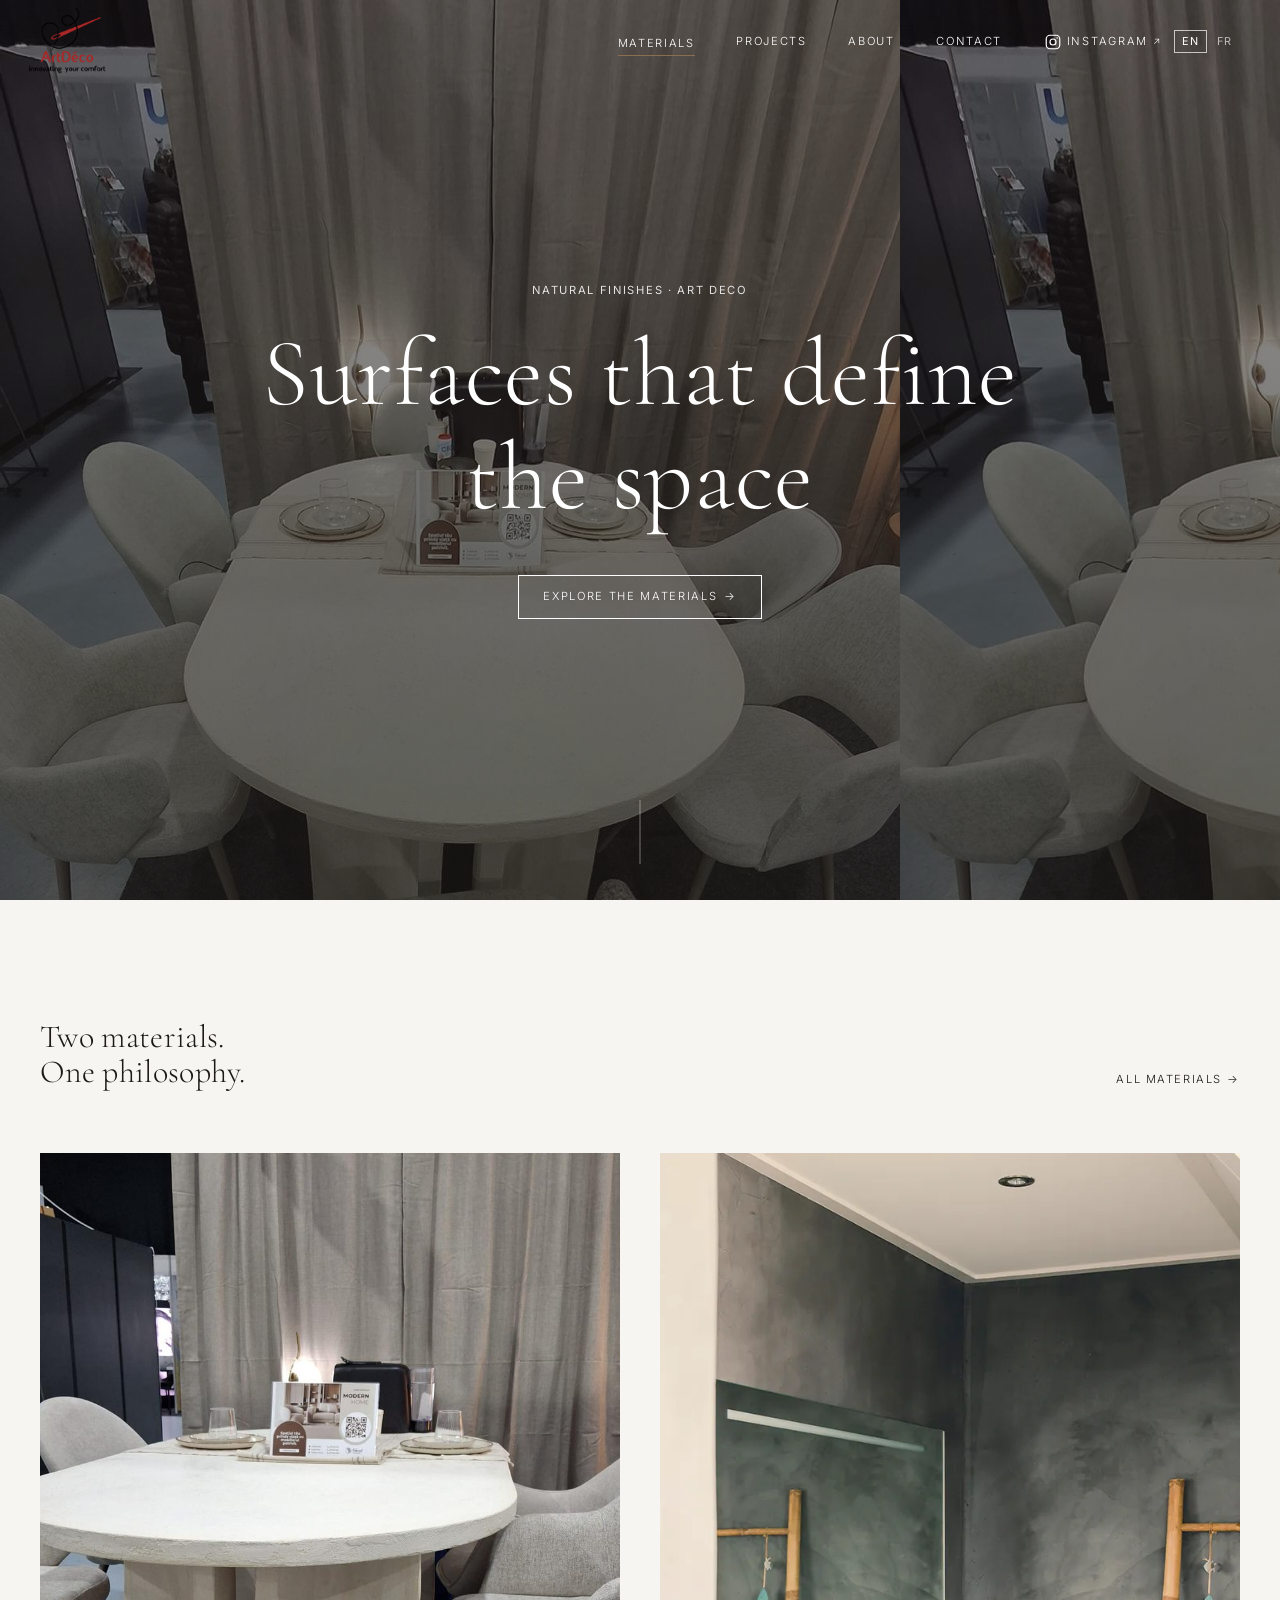
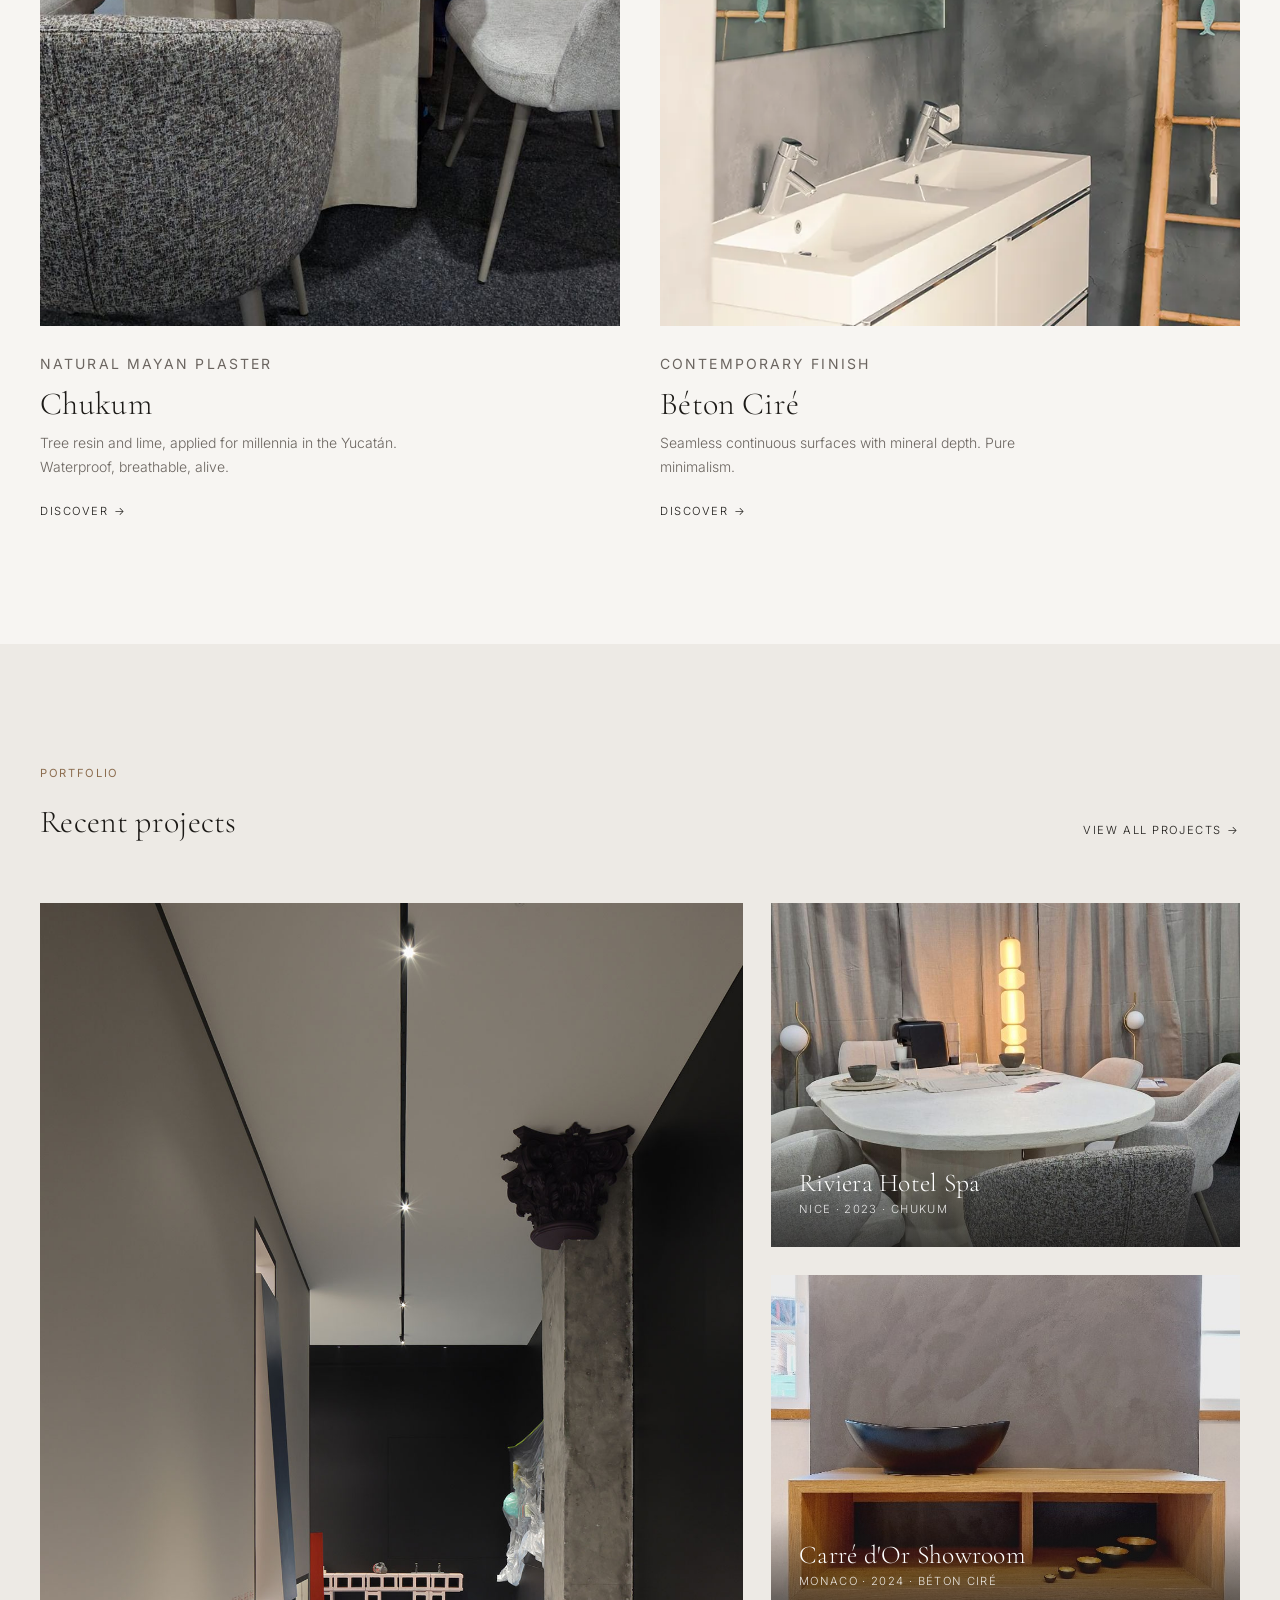
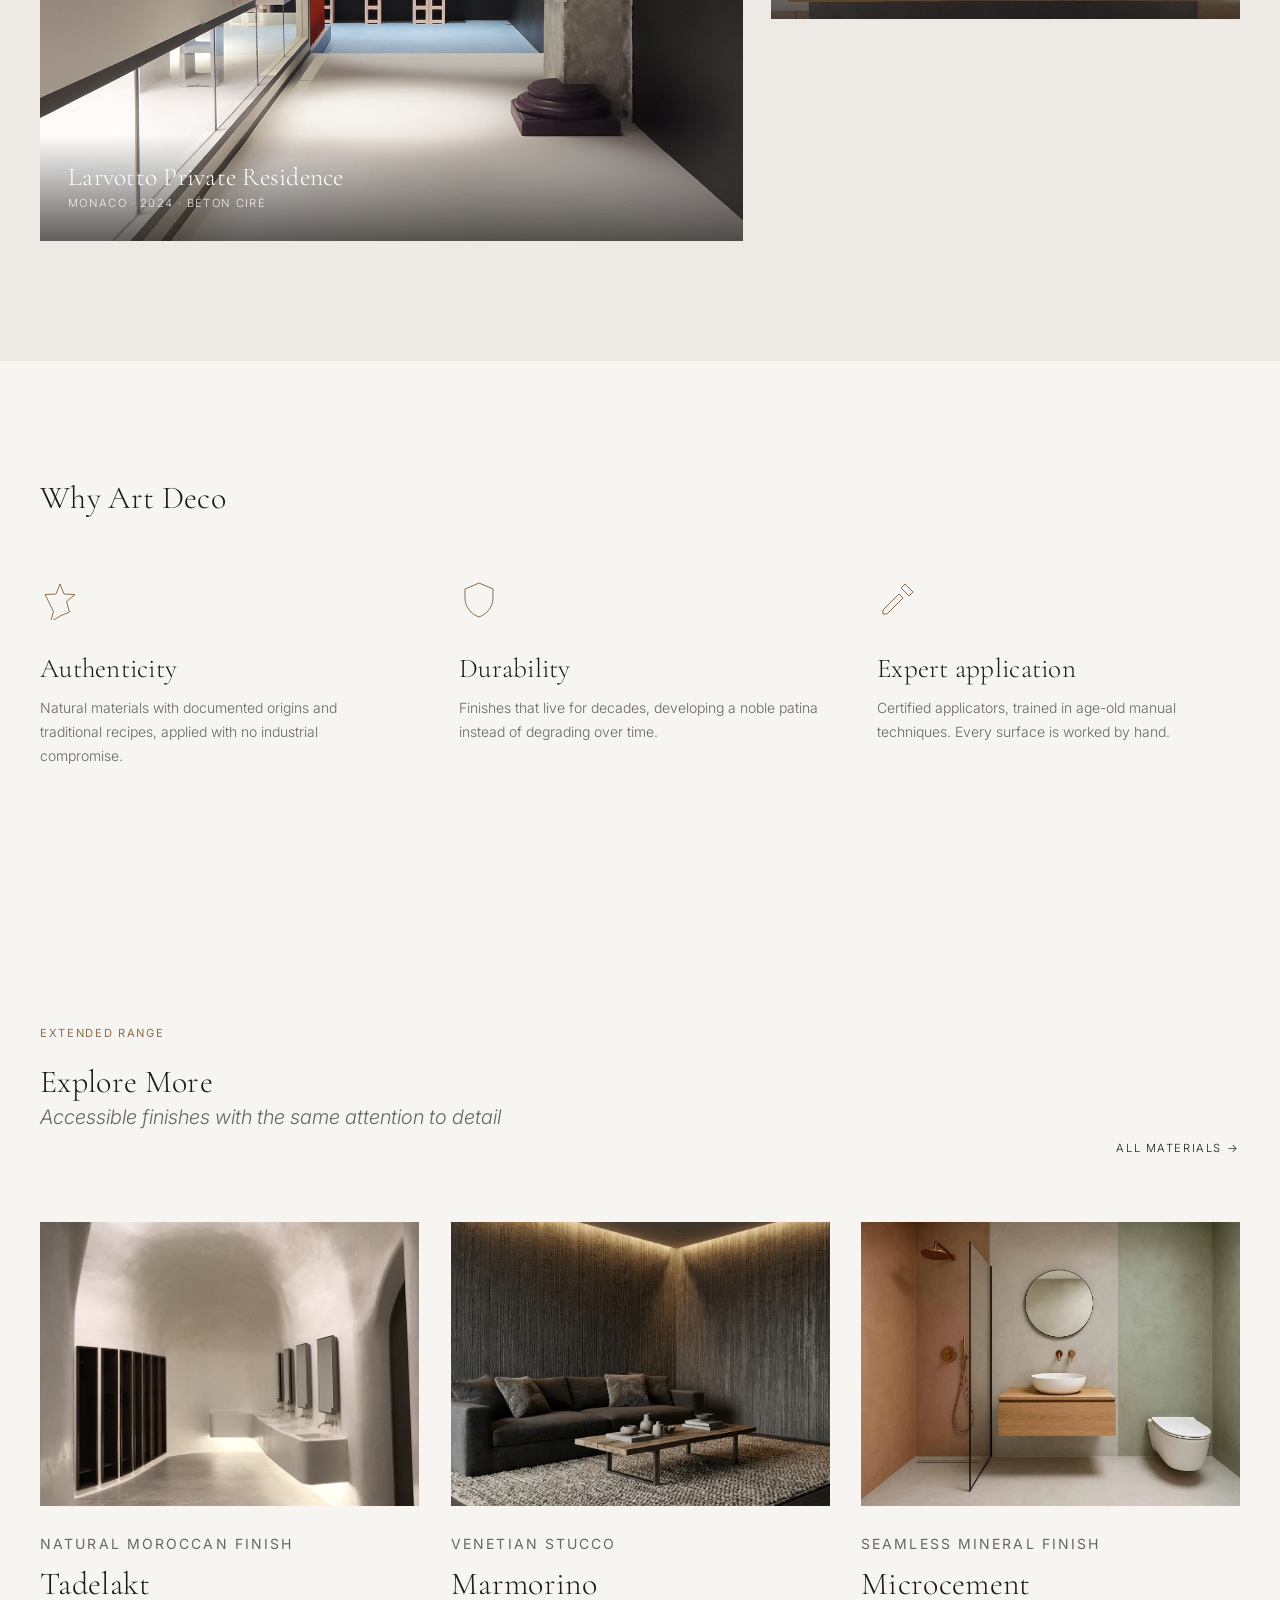
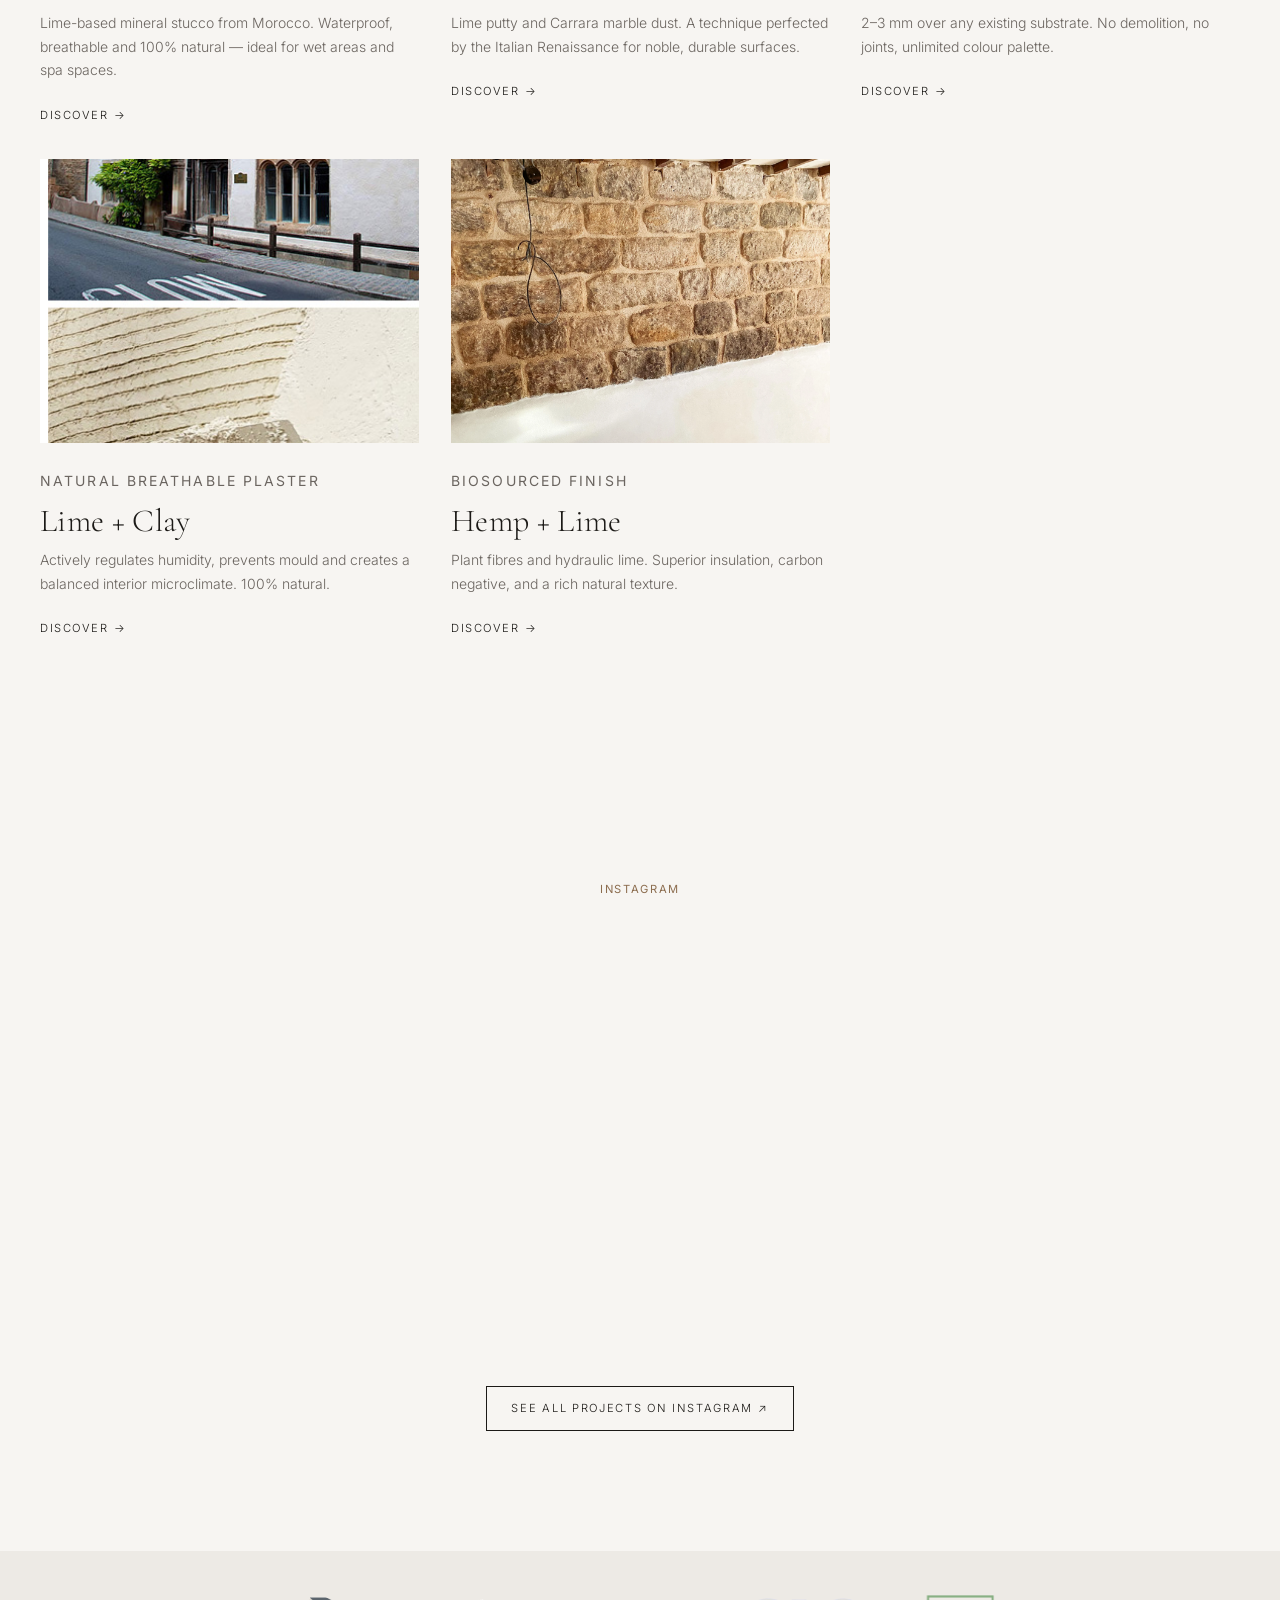
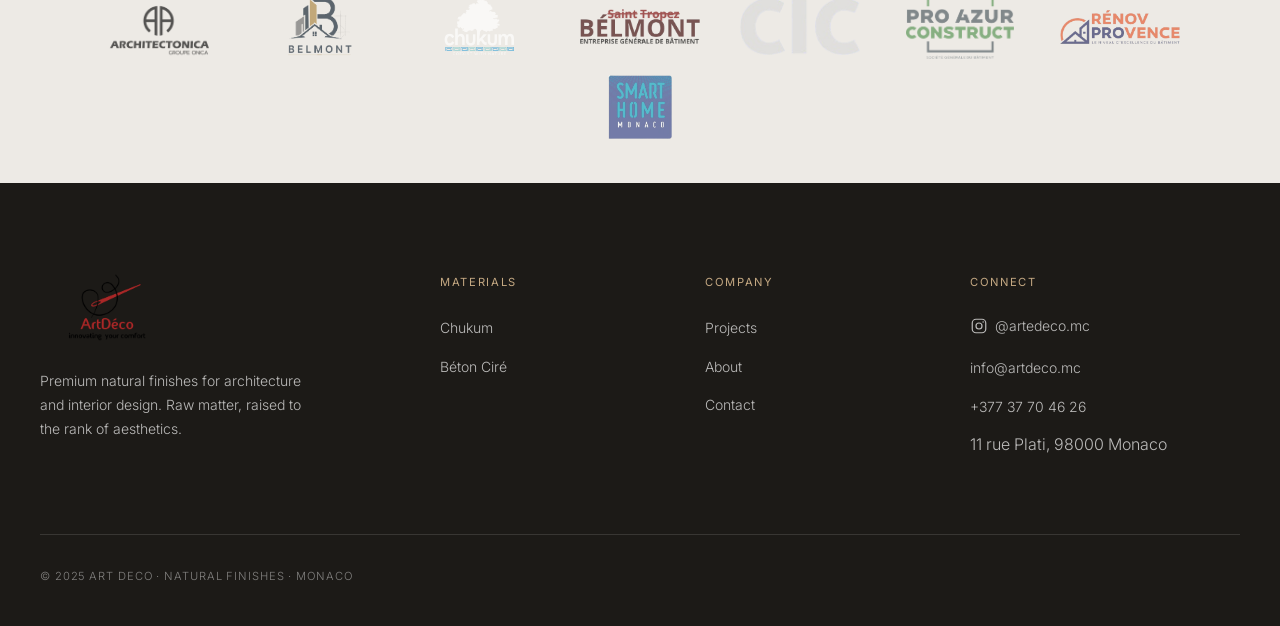
==== commit eeac8abc: "poze landing page" ====
--- a/index.html
+++ b/index.html
@@ -206,35 +206,35 @@
       </div>
       <div style="display:grid;grid-template-columns:repeat(3,1fr);gap:32px;" class="alts-grid">
         <a href="material-tadelakt.html" class="material-card reveal">
-          <div class="material-card__media"><img src="https://picsum.photos/seed/tadelakt/800/600" alt="Wall finished with Tadelakt" /></div>
+          <div class="material-card__media"><img src="poze%20tadelakt/tadelakt_oriental_bathrom.jpg" alt="Wall finished with Tadelakt" /></div>
           <p class="eyebrow" data-i18n="index_tadel_eyebrow">Natural Moroccan Finish</p>
           <h3>Tadelakt</h3>
           <p data-i18n="index_tadel_p">Lime-based mineral stucco from Morocco. Waterproof, breathable and 100% natural — ideal for wet areas and spa spaces.</p>
           <span class="text-link" data-i18n-html="btn_discover">Discover <span class="arrow">→</span></span>
         </a>
         <a href="material-marmorino.html" class="material-card reveal">
-          <div class="material-card__media"><img src="https://picsum.photos/seed/marble/800/600" alt="Surface finished with Marmorino" /></div>
+          <div class="material-card__media"><img src="marmorino/Venetian-Plaster-Corner-Wall.webp" alt="Surface finished with Marmorino" /></div>
           <p class="eyebrow" data-i18n="index_marm_eyebrow">Venetian Stucco</p>
           <h3>Marmorino</h3>
           <p data-i18n="index_marm_p">Lime putty and Carrara marble dust. A technique perfected by the Italian Renaissance for noble, durable surfaces.</p>
           <span class="text-link" data-i18n-html="btn_discover">Discover <span class="arrow">→</span></span>
         </a>
         <a href="material-microciment.html" class="material-card reveal">
-          <div class="material-card__media"><img src="https://picsum.photos/seed/concrete/800/600" alt="Floor finished with microcement" /></div>
+          <div class="material-card__media"><img src="microciment/baie-cu-microciment.webp" alt="Floor finished with microcement" /></div>
           <p class="eyebrow" data-i18n="index_micro_eyebrow">Seamless Mineral Finish</p>
           <h3>Microcement</h3>
           <p data-i18n="index_micro_p">2–3 mm over any existing substrate. No demolition, no joints, unlimited colour palette.</p>
           <span class="text-link" data-i18n-html="btn_discover">Discover <span class="arrow">→</span></span>
         </a>
         <a href="material-var-argila.html" class="material-card reveal">
-          <div class="material-card__media"><img src="https://picsum.photos/seed/clay/800/600" alt="Natural lime and clay plaster wall" /></div>
+          <div class="material-card__media"><img src="hemp%20lime/lime-plastering-repair.jpg" alt="Natural lime and clay plaster wall" /></div>
           <p class="eyebrow" data-i18n="index_clay_eyebrow">Natural Breathable Plaster</p>
           <h3 data-i18n="nav_lime_clay">Lime + Clay</h3>
           <p data-i18n="index_clay_p">Actively regulates humidity, prevents mould and creates a balanced interior microclimate. 100% natural.</p>
           <span class="text-link" data-i18n-html="btn_discover">Discover <span class="arrow">→</span></span>
         </a>
         <a href="material-canepa-var.html" class="material-card reveal">
-          <div class="material-card__media"><img src="https://picsum.photos/seed/hemp/800/600" alt="Hemp and lime plaster wall" /></div>
+          <div class="material-card__media"><img src="hemp%20lime/IMG_1282.webp" alt="Hemp and lime plaster wall" /></div>
           <p class="eyebrow" data-i18n="index_hemp_eyebrow">Biosourced Finish</p>
           <h3 data-i18n="nav_hemp_lime">Hemp + Lime</h3>
           <p data-i18n="index_hemp_p">Plant fibres and hydraulic lime. Superior insulation, carbon negative, and a rich natural texture.</p>
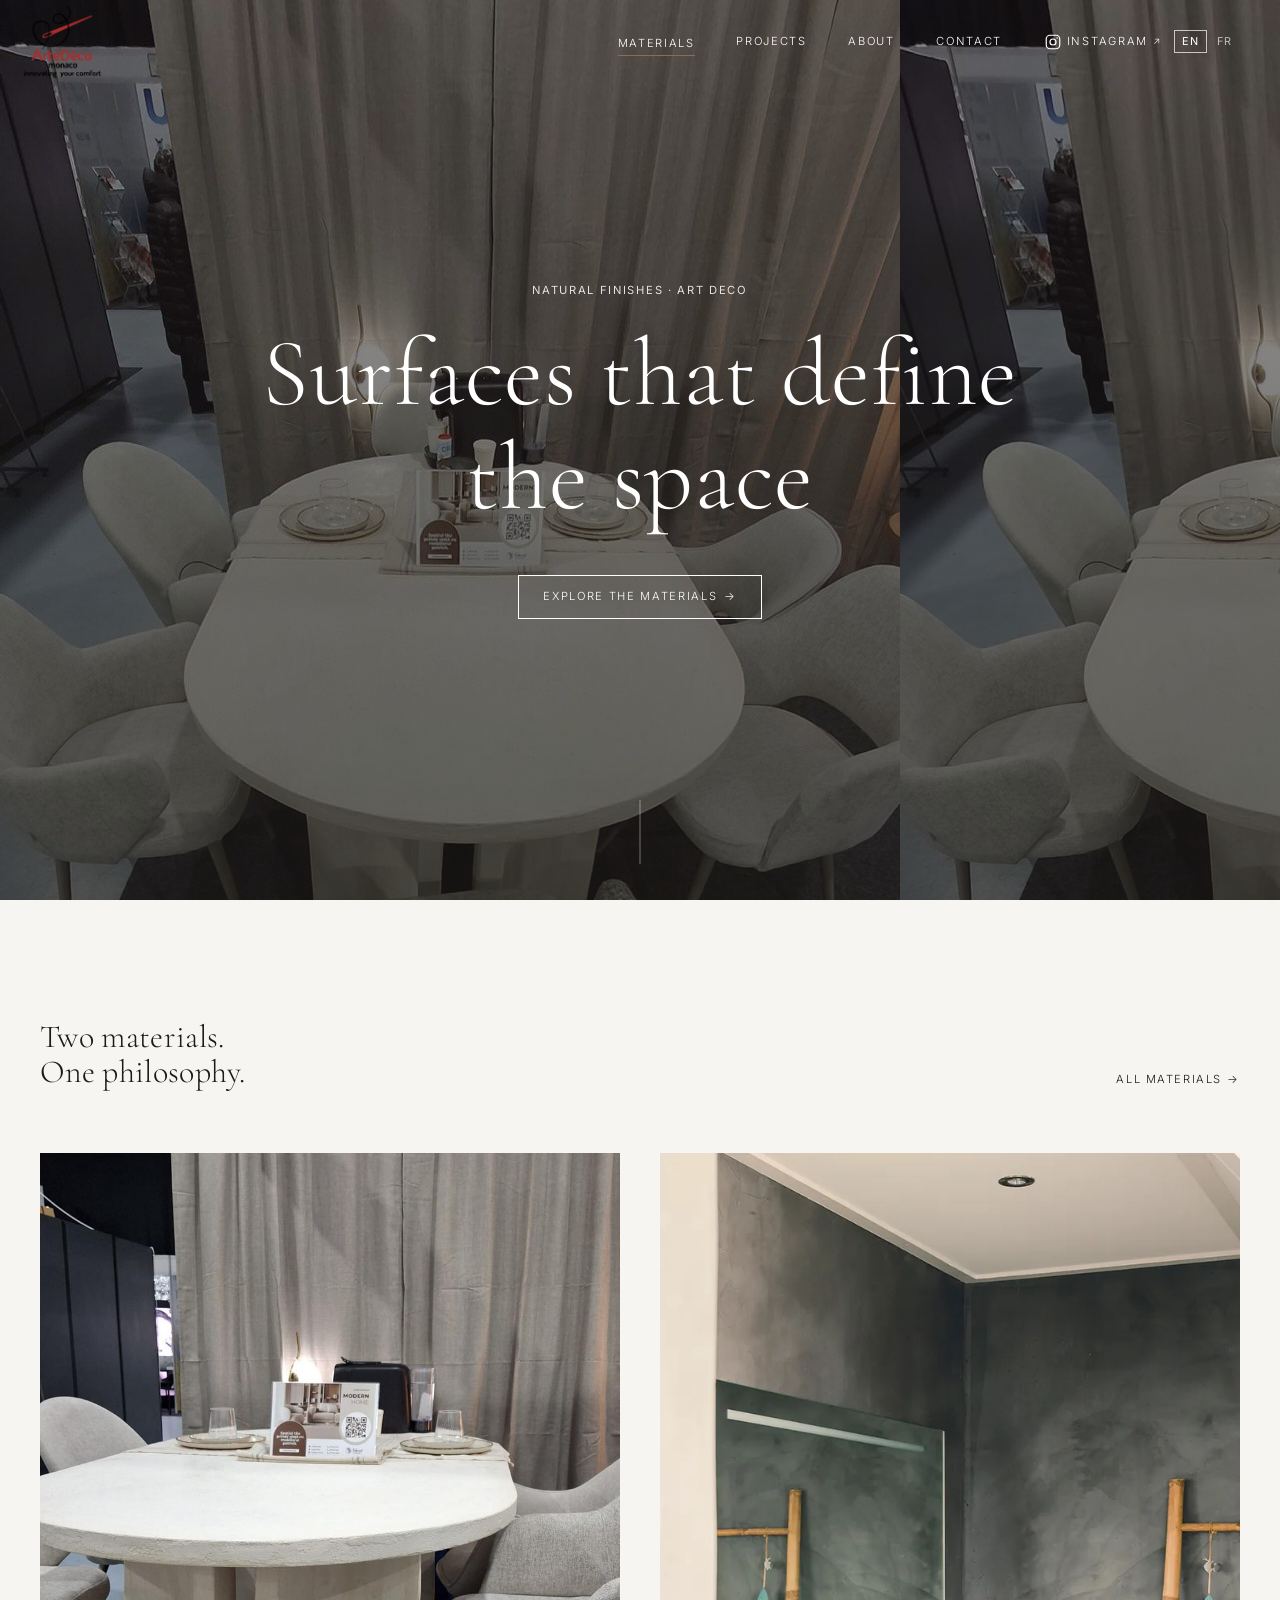
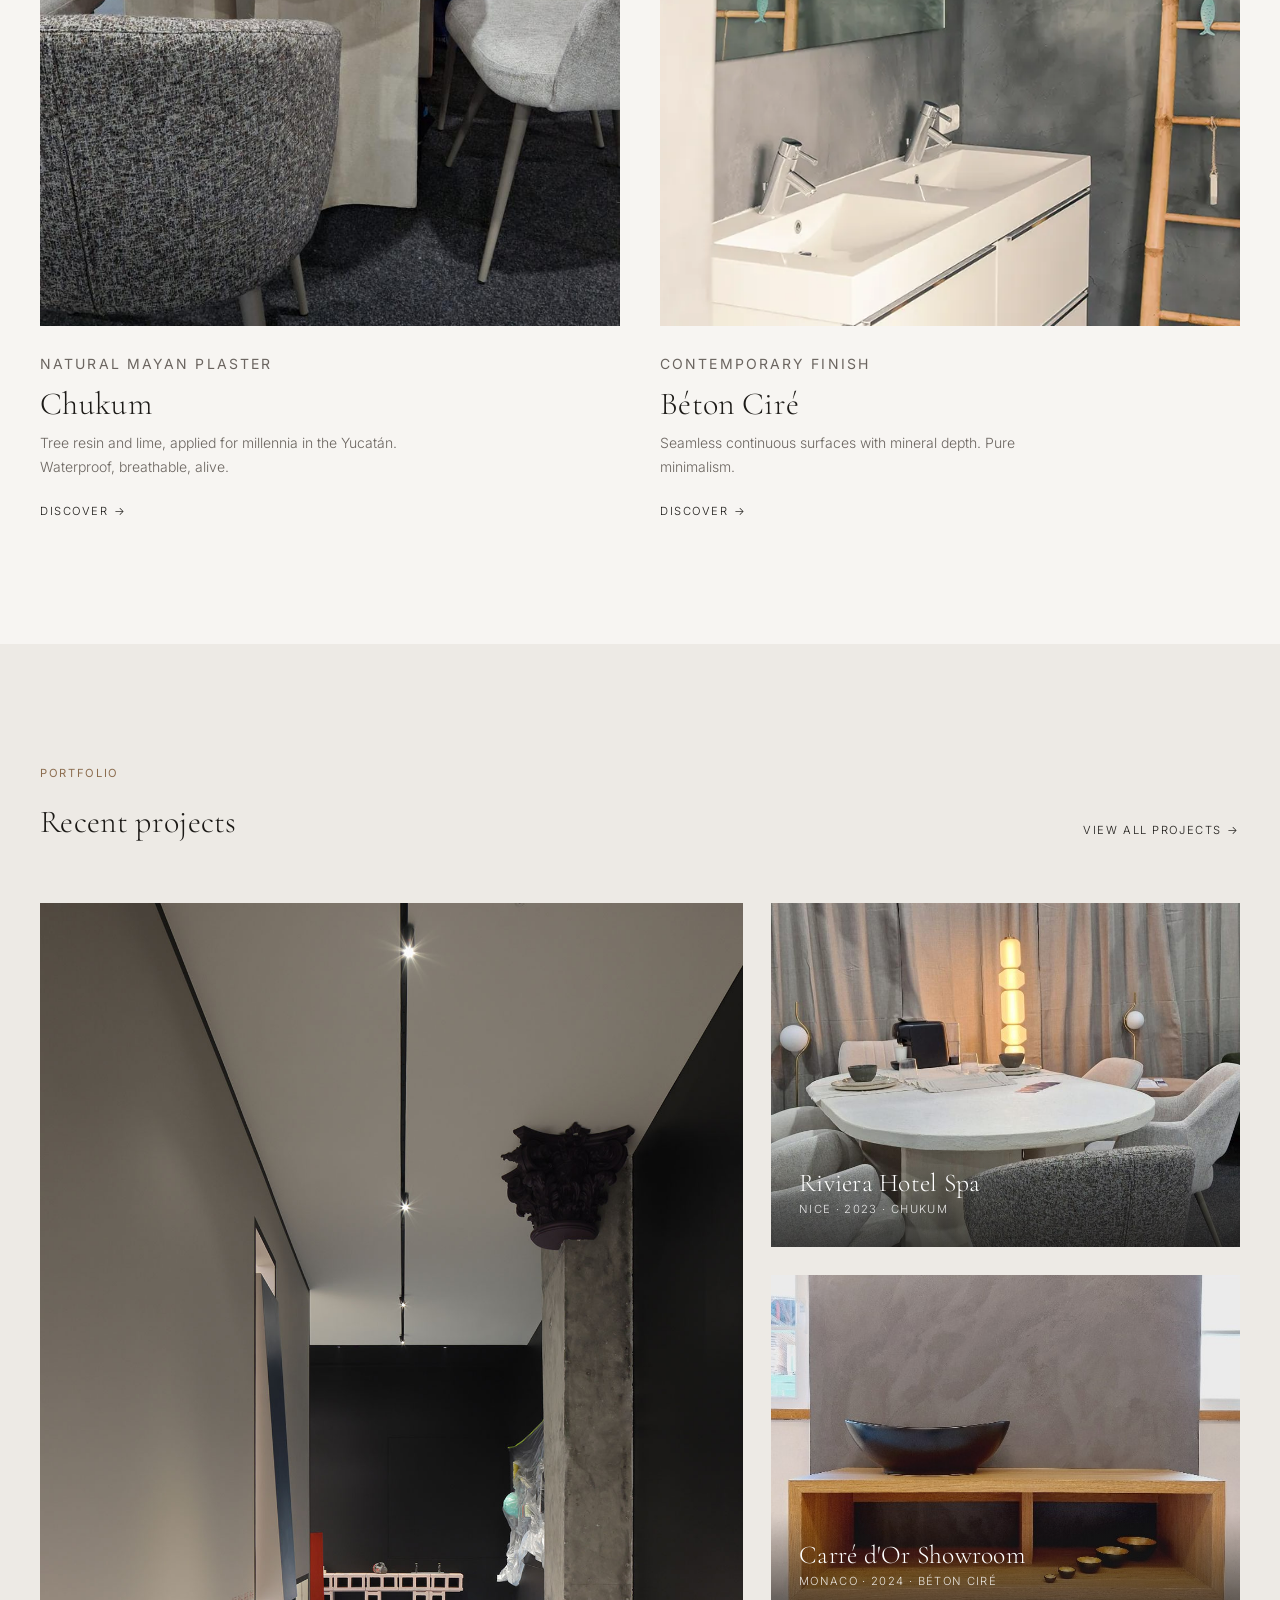
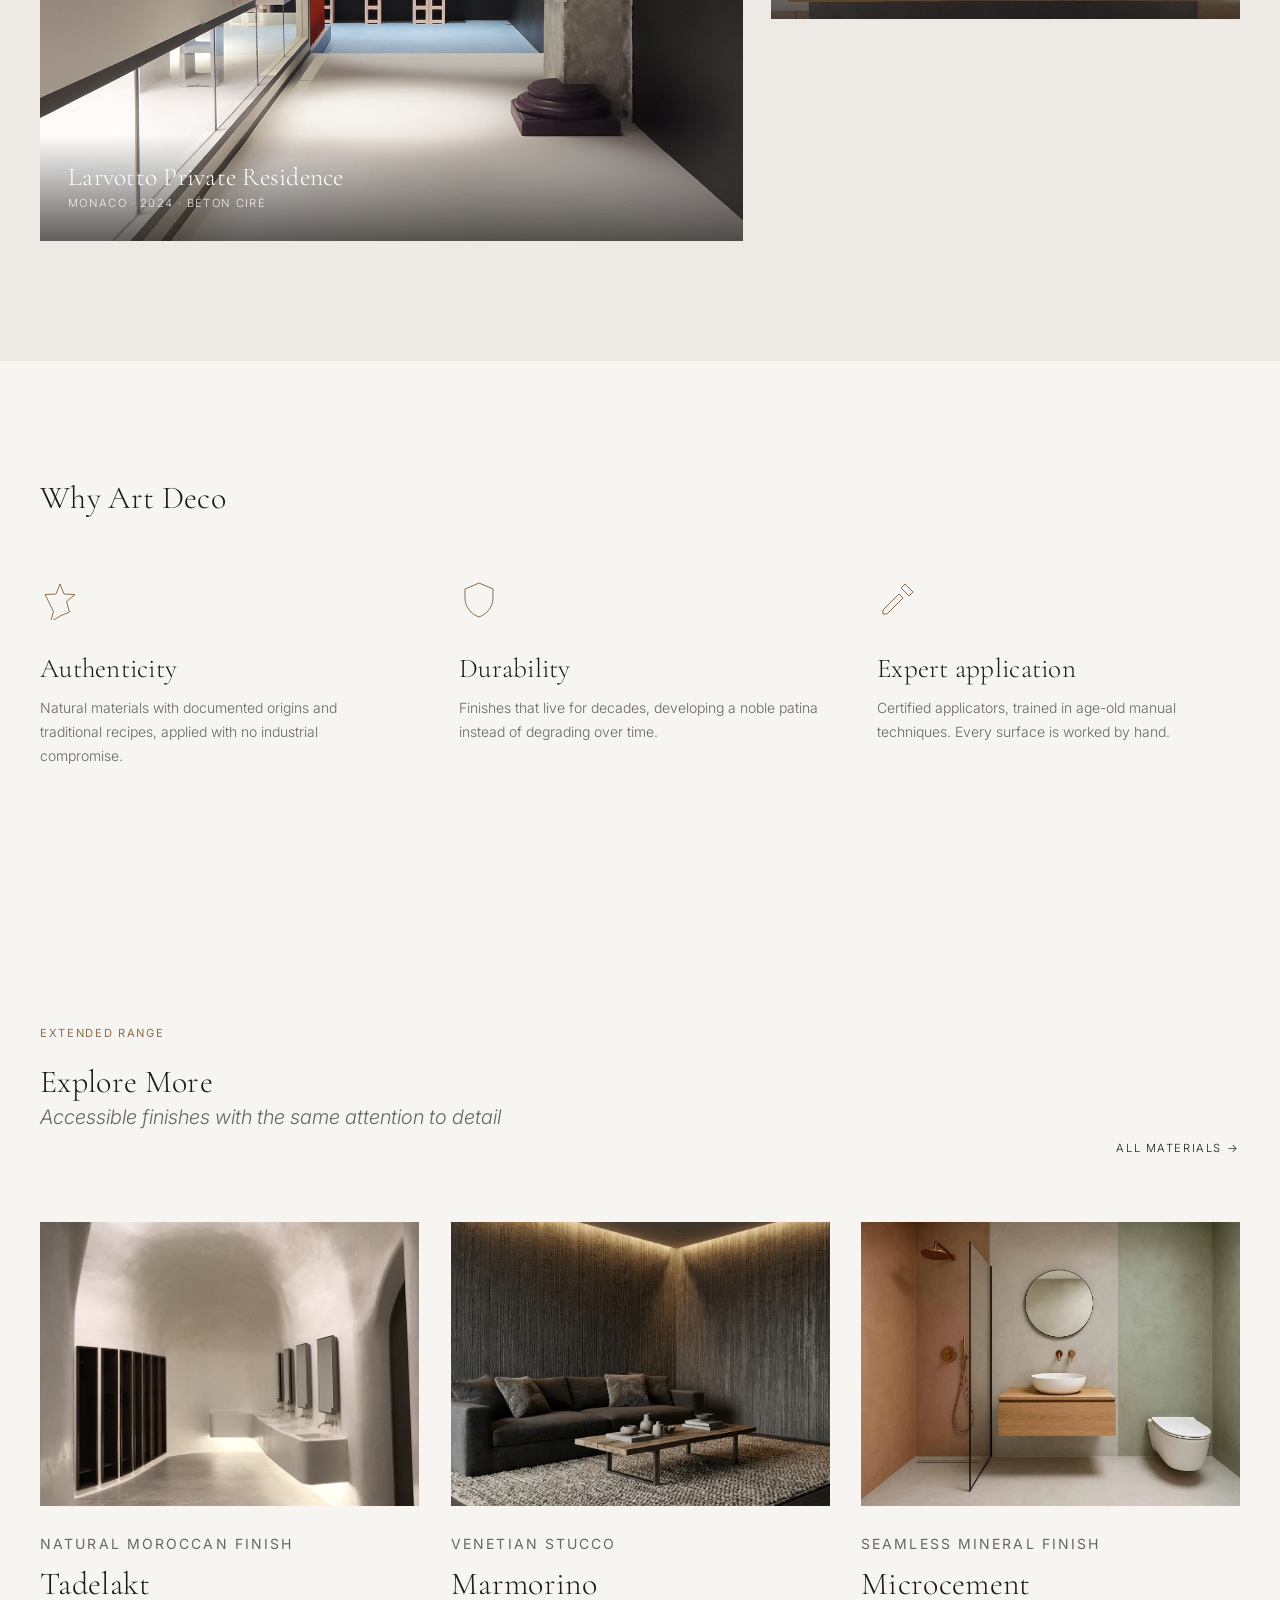
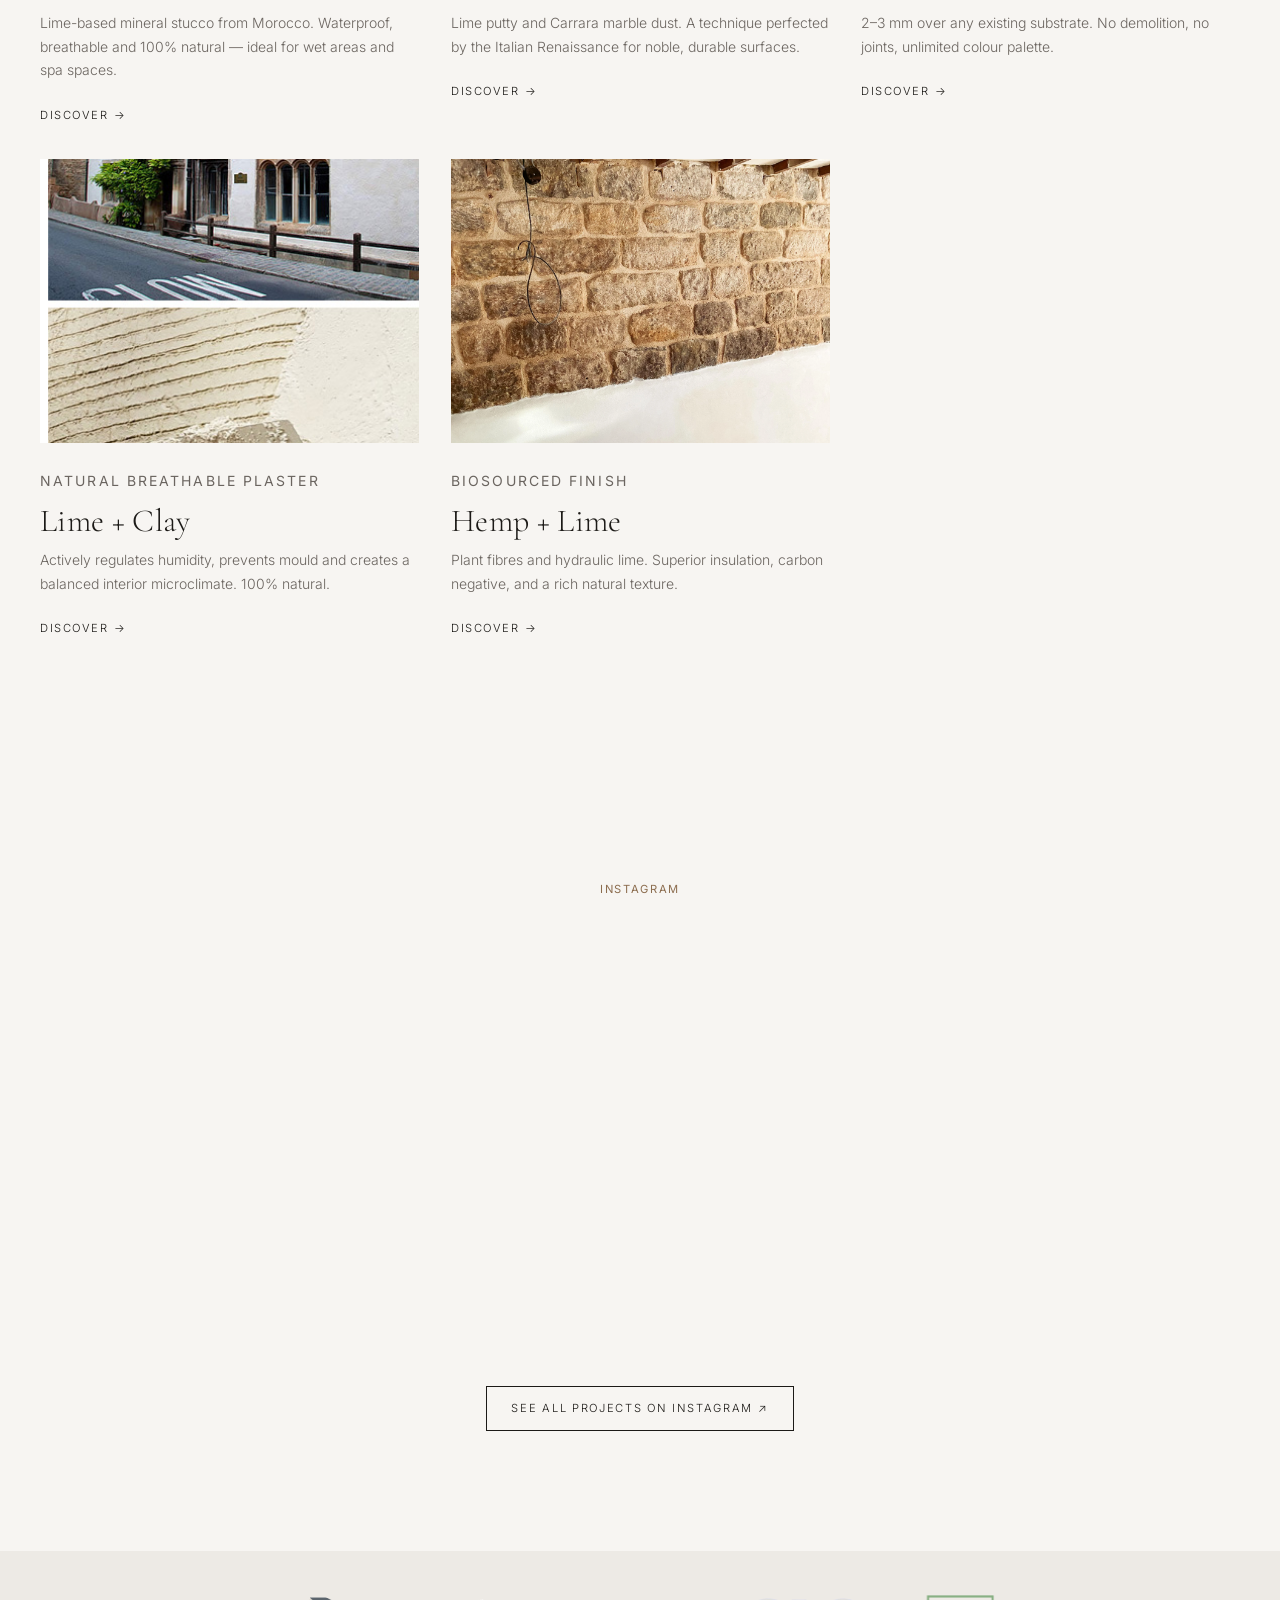
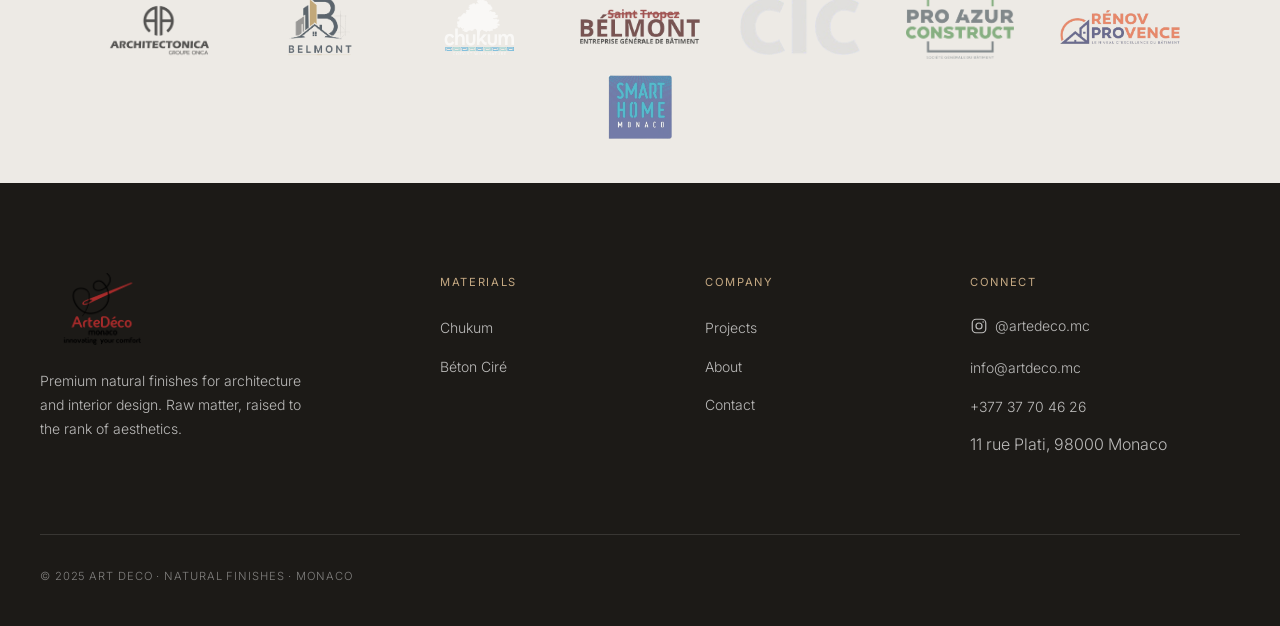
==== commit acdfe97d: "logo nou" ====
--- a/index.html
+++ b/index.html
@@ -1,4 +1,4 @@
-<!DOCTYPE html>
+﻿<!DOCTYPE html>
 <html lang="en">
 <head>
   <meta charset="UTF-8" />
@@ -18,7 +18,7 @@
   <!-- HEADER -->
   <header class="site-header on-dark">
     <div class="header-inner">
-      <a href="index.html" class="logo"><img src="images/logo/logo-color.png" alt="Art Deco" class="logo-img" /></a>
+      <a href="index.html" class="logo"><img src="logo%20(2)/logo-vector%20artedeco.png" alt="Art Deco" class="logo-img" /></a>
       <nav class="main-nav" aria-label="Main navigation">
         <div class="has-mega">
           <a href="materiale.html" class="nav-link is-active" data-i18n="nav_materials">Materials</a>
@@ -62,7 +62,7 @@
   <!-- MOBILE NAV -->
   <nav class="mobile-nav" aria-label="Mobile navigation">
     <div class="mobile-nav__header">
-      <a href="index.html" class="logo"><img src="images/logo/logo-color.png" alt="Art Deco" class="logo-img" /></a>
+      <a href="index.html" class="logo"><img src="logo%20(2)/logo-vector%20artedeco.png" alt="Art Deco" class="logo-img" /></a>
       <button class="mobile-nav__close" aria-label="Close menu">&#x2715;</button>
     </div>
     <div class="mobile-nav__body">
@@ -281,7 +281,7 @@
     <div class="container">
       <div class="footer-grid">
         <div class="footer-col">
-          <a href="index.html" class="logo"><img src="images/logo/logo-color.png" alt="Art Deco" class="logo-img" /></a>
+          <a href="index.html" class="logo"><img src="logo%20(2)/logo-vector%20artedeco.png" alt="Art Deco" class="logo-img" /></a>
           <p class="footer-tag" data-i18n="footer_tag">Premium natural finishes for architecture and interior design. Raw matter, raised to the rank of aesthetics.</p>
         </div>
         <div class="footer-col">
